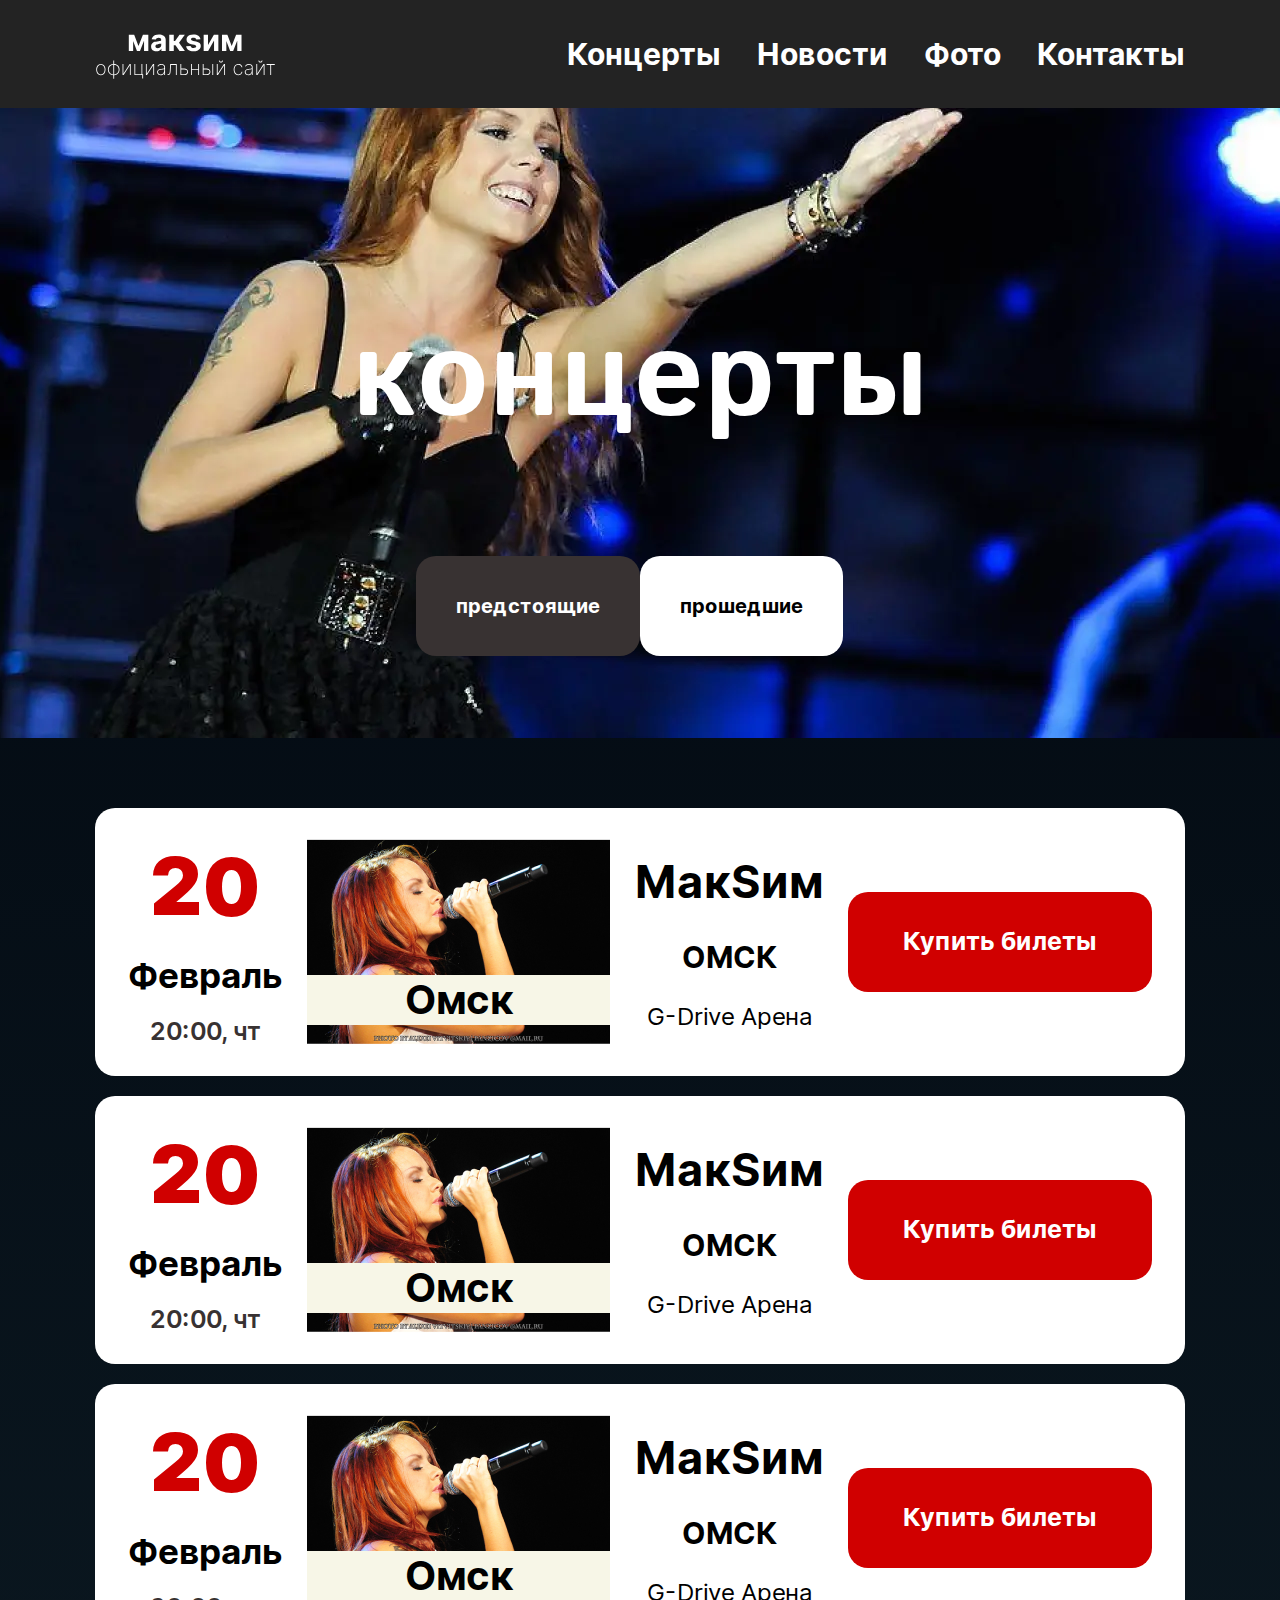
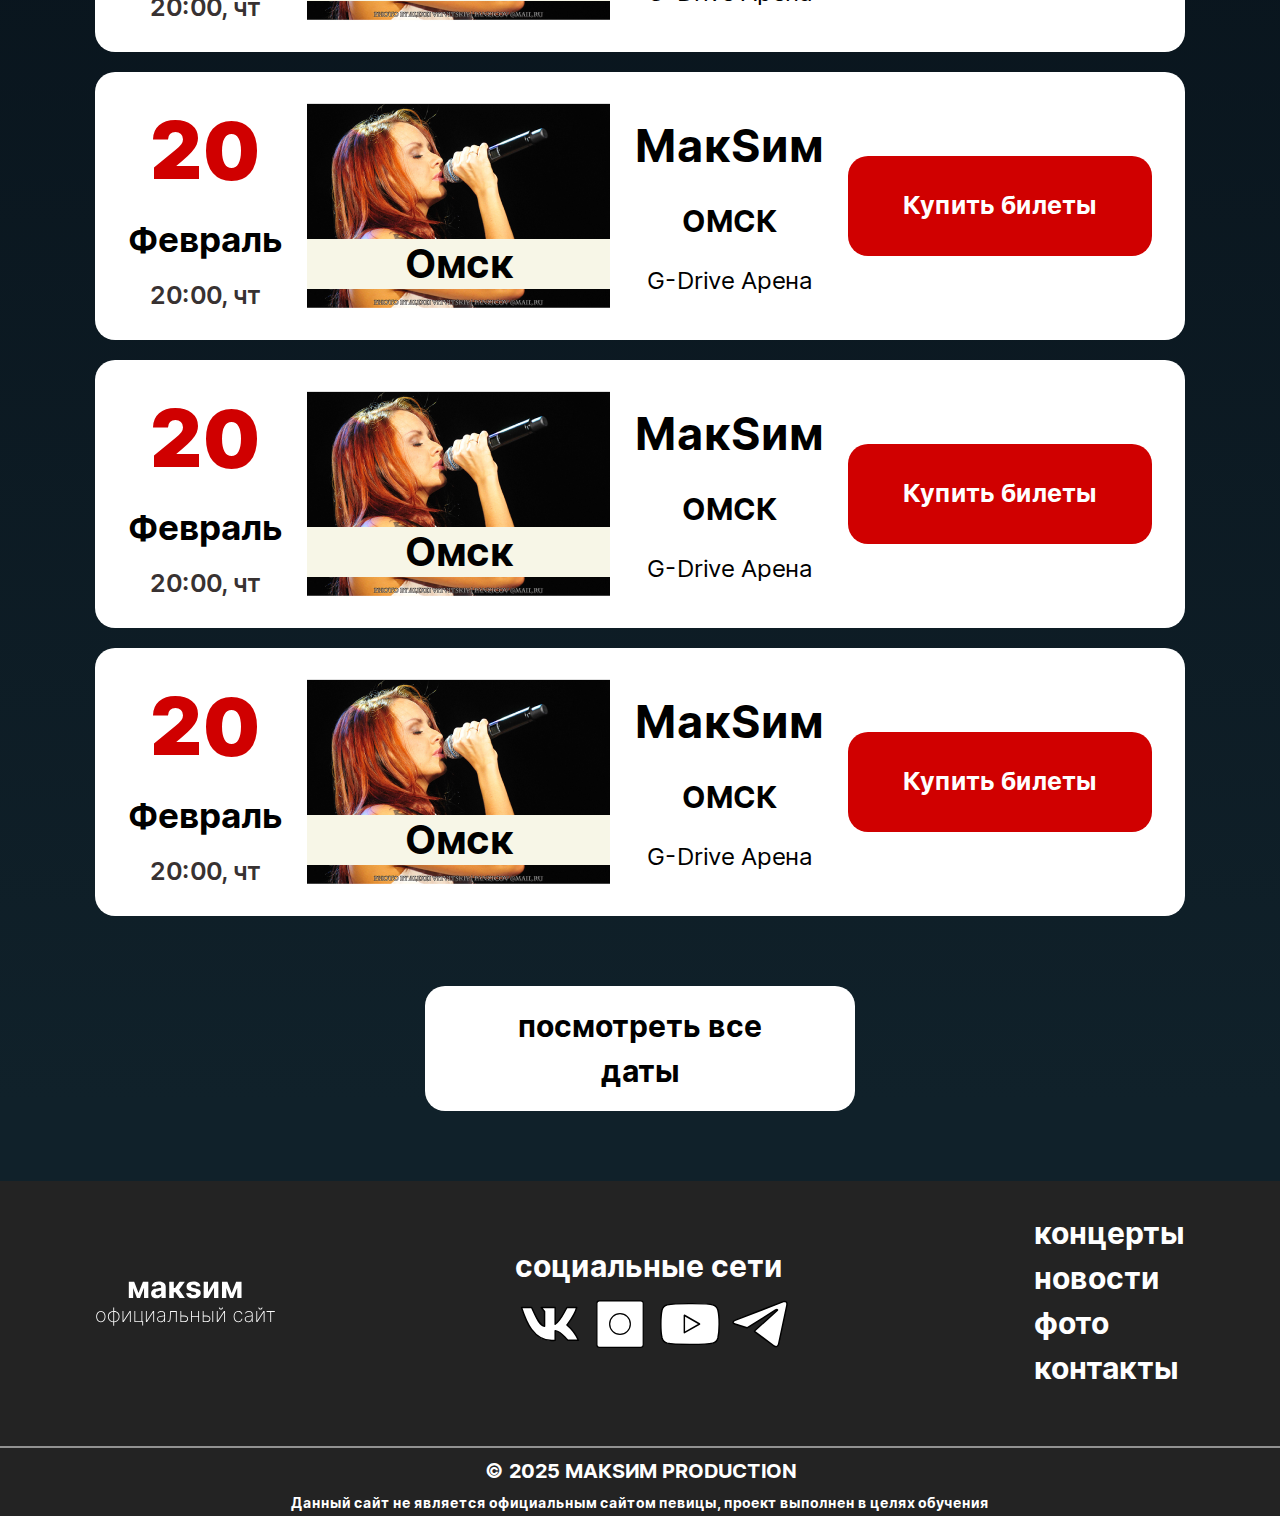
==== concerts.html @ e312f72c "create-site" ====
<!doctype html>
<html lang="ru">

<head>
    <meta charset="UTF-8">
    <meta name="viewport" content="width=device-width, initial-scale=1.0">
    <meta name="description" content="Maksim - персональный сайт певицы">
    <link href="./css/main.min.css" rel="stylesheet">
    <script src="./js/main.js" defer></script>
    <title>Maksim</title>
</head>

<body>
    <header class="header">
        <div class="header__container container">
            <a href="./index.html" class="logo" aria-label="Максим - главная страница">
                <svg width="181" height="58" viewBox="0 0 181 58" fill="none" xmlns="http://www.w3.org/2000/svg">
                    <path
                        d="M5.85227 53.2273C4.95265 53.2273 4.15246 52.9858 3.4517 52.5028C2.75095 52.0152 2.19934 51.3452 1.79688 50.4929C1.39441 49.6406 1.19318 48.67 1.19318 47.581C1.19318 46.4872 1.39441 45.5166 1.79688 44.669C2.19934 43.8168 2.75095 43.1468 3.4517 42.6591C4.15246 42.1714 4.95265 41.9276 5.85227 41.9276C6.75189 41.9276 7.55208 42.1714 8.25284 42.6591C8.9536 43.1468 9.50521 43.8168 9.90767 44.669C10.3101 45.5213 10.5114 46.492 10.5114 47.581C10.5114 48.67 10.3101 49.6406 9.90767 50.4929C9.50521 51.3452 8.9536 52.0152 8.25284 52.5028C7.55208 52.9858 6.75189 53.2273 5.85227 53.2273ZM5.85227 52.4247C6.61458 52.4247 7.27983 52.2093 7.84801 51.7784C8.42093 51.3475 8.86364 50.7652 9.17614 50.0312C9.49337 49.2973 9.65199 48.4806 9.65199 47.581C9.65199 46.6813 9.49337 45.867 9.17614 45.1378C8.8589 44.4039 8.41619 43.8215 7.84801 43.3906C7.27983 42.955 6.61458 42.7372 5.85227 42.7372C5.08996 42.7372 4.42472 42.955 3.85653 43.3906C3.28835 43.8215 2.84564 44.4039 2.52841 45.1378C2.21117 45.867 2.05256 46.6813 2.05256 47.581C2.05256 48.4806 2.20881 49.2973 2.52131 50.0312C2.83854 50.7652 3.28125 51.3475 3.84943 51.7784C4.42235 52.2093 5.08996 52.4247 5.85227 52.4247ZM18.2901 56.7216V38.4545H19.1495V56.7216H18.2901ZM18.2901 53.2273C17.5278 53.2273 16.8176 53.0852 16.1594 52.8011C15.506 52.517 14.9331 52.1217 14.4407 51.6151C13.953 51.1037 13.5719 50.5071 13.2972 49.8253C13.0273 49.1387 12.8924 48.3977 12.8924 47.6023C12.8924 46.7973 13.0273 46.0516 13.2972 45.3651C13.5719 44.6785 13.953 44.0795 14.4407 43.5682C14.9331 43.0568 15.506 42.6591 16.1594 42.375C16.8176 42.0909 17.5278 41.9489 18.2901 41.9489H18.5387V53.2273H18.2901ZM18.2901 52.4247H18.4251V42.7514H18.2901C17.6272 42.7514 17.0188 42.8793 16.4648 43.1349C15.9109 43.3906 15.4303 43.741 15.0231 44.1861C14.6206 44.6312 14.3081 45.1473 14.0856 45.7344C13.863 46.3168 13.7518 46.9394 13.7518 47.6023C13.7518 48.4782 13.9459 49.2831 14.3342 50.017C14.7224 50.7462 15.2575 51.331 15.9393 51.7713C16.6258 52.2069 17.4094 52.4247 18.2901 52.4247ZM19.1495 53.2273H18.908V41.9489H19.1495C19.9165 41.9489 20.6268 42.0909 21.2802 42.375C21.9336 42.6591 22.5041 43.0568 22.9918 43.5682C23.4843 44.0795 23.8654 44.6785 24.1353 45.3651C24.4099 46.0516 24.5472 46.7973 24.5472 47.6023C24.5472 48.3977 24.4099 49.1387 24.1353 49.8253C23.8654 50.5071 23.4843 51.1037 22.9918 51.6151C22.5041 52.1217 21.9336 52.517 21.2802 52.8011C20.6268 53.0852 19.9165 53.2273 19.1495 53.2273ZM19.1495 52.4247C19.8124 52.4247 20.4208 52.2992 20.9748 52.0483C21.5288 51.7926 22.007 51.4422 22.4094 50.9972C22.8166 50.5521 23.1315 50.0384 23.354 49.456C23.5766 48.8736 23.6879 48.2557 23.6879 47.6023C23.6879 46.7216 23.4937 45.9143 23.1055 45.1804C22.7219 44.4465 22.1869 43.8594 21.5004 43.419C20.8185 42.974 20.0349 42.7514 19.1495 42.7514H19.0217V52.4247H19.1495ZM28.4055 51.8707L34.6626 42.0909H35.7635V53H34.897V43.2202L28.647 53H27.5391V42.0909H28.4055V51.8707ZM47.3313 42.0909V52.1548H48.1197V56.544H47.2532V53H39.3981V42.0909H40.2575V52.1761H46.4719V42.0909H47.3313ZM51.7649 51.8707L58.022 42.0909H59.1229V53H58.2564V43.2202L52.0064 53H50.8984V42.0909H51.7649V51.8707ZM65.6055 53.2344C64.9757 53.2344 64.3981 53.1089 63.8725 52.858C63.3517 52.607 62.9326 52.2401 62.6154 51.7571C62.3029 51.2741 62.1467 50.687 62.1467 49.9957C62.1467 49.5412 62.2272 49.1411 62.3881 48.7955C62.5491 48.4498 62.7977 48.1515 63.1339 47.9006C63.4701 47.6496 63.9009 47.4437 64.4265 47.2827C64.9521 47.117 65.5794 46.9891 66.3086 46.8991C66.8626 46.8329 67.3574 46.7689 67.793 46.7074C68.2286 46.6411 68.5695 46.5393 68.8157 46.402C69.0666 46.2647 69.1921 46.0563 69.1921 45.777V45.3224C69.1921 44.527 68.9412 43.8949 68.4393 43.4261C67.9374 42.9574 67.2461 42.723 66.3654 42.723C65.5842 42.723 64.926 42.8958 64.391 43.2415C63.8607 43.5824 63.489 44.0227 63.2759 44.5625L62.4592 44.2571C62.6675 43.7363 62.9682 43.303 63.3612 42.9574C63.7589 42.6117 64.2134 42.3537 64.7248 42.1832C65.2409 42.0128 65.7807 41.9276 66.3441 41.9276C66.8318 41.9276 67.2958 41.9962 67.7362 42.1335C68.1812 42.2708 68.5766 42.4792 68.9222 42.7585C69.2726 43.0379 69.5496 43.3954 69.7532 43.831C69.9568 44.2618 70.0586 44.7779 70.0586 45.3793V53H69.1921V51.0327H69.1282C68.9388 51.4399 68.6784 51.8116 68.3469 52.1477C68.0202 52.4792 67.6249 52.7443 67.1609 52.9432C66.7016 53.1373 66.1831 53.2344 65.6055 53.2344ZM65.6907 52.4318C66.3725 52.4318 66.9762 52.2661 67.5018 51.9347C68.0321 51.5985 68.4464 51.1392 68.7447 50.5568C69.043 49.9744 69.1921 49.3139 69.1921 48.5753V46.9702C69.0832 47.0649 68.9246 47.1501 68.7163 47.2259C68.5127 47.2969 68.2807 47.3608 68.0202 47.4176C67.7646 47.4697 67.4947 47.517 67.2106 47.5597C66.9312 47.5975 66.659 47.633 66.3938 47.6662C65.5984 47.7609 64.9497 47.9077 64.4478 48.1065C63.9506 48.3007 63.5861 48.5563 63.354 48.8736C63.1268 49.1908 63.0131 49.5743 63.0131 50.0241C63.0131 50.7675 63.2688 51.3546 63.7802 51.7855C64.2915 52.2164 64.9284 52.4318 65.6907 52.4318ZM72.5195 53V52.1761H72.8036C73.2534 52.1761 73.6085 52.098 73.869 51.9418C74.1294 51.7808 74.3235 51.5204 74.4513 51.1605C74.5839 50.8007 74.6786 50.3201 74.7354 49.7188C74.7923 49.1127 74.842 48.3622 74.8846 47.4673L75.1616 42.0909H81.7525V53H80.8931V42.9148H75.9783L75.7298 47.6946C75.6871 48.5753 75.6256 49.3471 75.5451 50.0099C75.4693 50.6728 75.3391 51.2268 75.1545 51.6719C74.9746 52.1122 74.7023 52.4437 74.3377 52.6662C73.9731 52.8887 73.4807 53 72.8604 53H72.5195ZM86.044 46.5724H89.304C90.483 46.5724 91.4015 46.8423 92.0597 47.3821C92.7178 47.9219 93.0469 48.715 93.0469 49.7614C93.0469 50.4574 92.8977 51.0469 92.5994 51.5298C92.3011 52.0128 91.8726 52.3797 91.3139 52.6307C90.7552 52.8769 90.0852 53 89.304 53H85.3906V42.0909H86.2571V52.1761H89.304C90.1847 52.1761 90.883 51.9844 91.3991 51.6009C91.92 51.2126 92.1804 50.6089 92.1804 49.7898C92.1804 48.9754 91.92 48.3741 91.3991 47.9858C90.883 47.5928 90.1847 47.3963 89.304 47.3963H86.044V46.5724ZM103.471 47.1406V47.9645H96.6602V47.1406H103.471ZM96.9016 42.0909V53H96.0352V42.0909H96.9016ZM104.061 42.0909V53H103.194V42.0909H104.061ZM108.391 46.5724H111.644C112.823 46.5724 113.742 46.8423 114.4 47.3821C115.058 47.9219 115.387 48.715 115.387 49.7614C115.387 50.4574 115.238 51.0469 114.94 51.5298C114.646 52.0128 114.22 52.3797 113.661 52.6307C113.103 52.8769 112.43 53 111.644 53H107.738V42.0909H108.597V52.1761H111.644C112.525 52.1761 113.226 51.9844 113.746 51.6009C114.267 51.2126 114.528 50.6089 114.528 49.7898C114.528 48.9754 114.267 48.3741 113.746 47.9858C113.226 47.5928 112.525 47.3963 111.644 47.3963H108.391V46.5724ZM117.326 53V42.0909H118.192V53H117.326ZM122.683 51.8707L128.94 42.0909H130.041V53H129.174V43.2202L122.924 53H121.816V42.0909H122.683V51.8707ZM127.15 38.4545H127.974C127.974 39.0464 127.792 39.5199 127.427 39.875C127.063 40.2301 126.563 40.4077 125.929 40.4077C125.299 40.4077 124.802 40.2301 124.437 39.875C124.073 39.5199 123.89 39.0464 123.89 38.4545H124.714C124.714 38.8286 124.814 39.1293 125.012 39.3565C125.211 39.5838 125.517 39.6974 125.929 39.6974C126.341 39.6974 126.646 39.5838 126.845 39.3565C127.048 39.1293 127.15 38.8286 127.15 38.4545ZM143.349 53.2273C142.421 53.2273 141.604 52.9834 140.898 52.4957C140.193 52.0033 139.641 51.331 139.244 50.4787C138.851 49.6264 138.654 48.6605 138.654 47.581C138.654 46.5014 138.853 45.5355 139.251 44.6832C139.648 43.831 140.2 43.1586 140.906 42.6662C141.611 42.1738 142.423 41.9276 143.342 41.9276C144.033 41.9276 144.663 42.0696 145.231 42.3537C145.804 42.6378 146.277 43.0331 146.651 43.5398C147.03 44.0464 147.272 44.6335 147.376 45.3011H146.495C146.353 44.5625 145.998 43.9517 145.43 43.4688C144.866 42.9811 144.173 42.7372 143.349 42.7372C142.61 42.7372 141.952 42.9455 141.374 43.3622C140.797 43.7741 140.342 44.3447 140.011 45.0739C139.679 45.7983 139.513 46.6293 139.513 47.5668C139.513 48.4901 139.674 49.3187 139.996 50.0526C140.318 50.7817 140.768 51.3594 141.346 51.7855C141.924 52.2116 142.591 52.4247 143.349 52.4247C143.884 52.4247 144.371 52.3182 144.812 52.1051C145.257 51.892 145.629 51.589 145.927 51.196C146.225 50.803 146.422 50.3438 146.516 49.8182H147.397C147.293 50.4905 147.056 51.0824 146.687 51.5938C146.317 52.1051 145.846 52.5052 145.273 52.794C144.701 53.0829 144.059 53.2273 143.349 53.2273ZM153.242 53.2344C152.612 53.2344 152.035 53.1089 151.509 52.858C150.988 52.607 150.569 52.2401 150.252 51.7571C149.94 51.2741 149.783 50.687 149.783 49.9957C149.783 49.5412 149.864 49.1411 150.025 48.7955C150.186 48.4498 150.434 48.1515 150.771 47.9006C151.107 47.6496 151.538 47.4437 152.063 47.2827C152.589 47.117 153.216 46.9891 153.945 46.8991C154.499 46.8329 154.994 46.7689 155.43 46.7074C155.865 46.6411 156.206 46.5393 156.452 46.402C156.703 46.2647 156.829 46.0563 156.829 45.777V45.3224C156.829 44.527 156.578 43.8949 156.076 43.4261C155.574 42.9574 154.883 42.723 154.002 42.723C153.221 42.723 152.563 42.8958 152.028 43.2415C151.497 43.5824 151.126 44.0227 150.913 44.5625L150.096 44.2571C150.304 43.7363 150.605 43.303 150.998 42.9574C151.396 42.6117 151.85 42.3537 152.362 42.1832C152.878 42.0128 153.417 41.9276 153.981 41.9276C154.469 41.9276 154.933 41.9962 155.373 42.1335C155.818 42.2708 156.213 42.4792 156.559 42.7585C156.909 43.0379 157.186 43.3954 157.39 43.831C157.594 44.2618 157.695 44.7779 157.695 45.3793V53H156.829V51.0327H156.765C156.576 51.4399 156.315 51.8116 155.984 52.1477C155.657 52.4792 155.262 52.7443 154.798 52.9432C154.338 53.1373 153.82 53.2344 153.242 53.2344ZM153.327 52.4318C154.009 52.4318 154.613 52.2661 155.138 51.9347C155.669 51.5985 156.083 51.1392 156.381 50.5568C156.68 49.9744 156.829 49.3139 156.829 48.5753V46.9702C156.72 47.0649 156.561 47.1501 156.353 47.2259C156.149 47.2969 155.917 47.3608 155.657 47.4176C155.401 47.4697 155.131 47.517 154.847 47.5597C154.568 47.5975 154.296 47.633 154.031 47.6662C153.235 47.7609 152.586 47.9077 152.085 48.1065C151.587 48.3007 151.223 48.5563 150.991 48.8736C150.763 49.1908 150.65 49.5743 150.65 50.0241C150.65 50.7675 150.906 51.3546 151.417 51.7855C151.928 52.2164 152.565 52.4318 153.327 52.4318ZM162.195 51.8707L168.452 42.0909H169.553V53H168.686V43.2202L162.436 53H161.328V42.0909H162.195V51.8707ZM166.662 38.4545H167.486C167.486 39.0464 167.304 39.5199 166.939 39.875C166.574 40.2301 166.075 40.4077 165.44 40.4077C164.811 40.4077 164.313 40.2301 163.949 39.875C163.584 39.5199 163.402 39.0464 163.402 38.4545H164.226C164.226 38.8286 164.325 39.1293 164.524 39.3565C164.723 39.5838 165.028 39.6974 165.44 39.6974C165.852 39.6974 166.158 39.5838 166.357 39.3565C166.56 39.1293 166.662 38.8286 166.662 38.4545ZM171.589 42.9148V42.0909H179.771V42.9148H176.135V53H175.268V42.9148H171.589Z"
                        fill="white" />
                    <path
                        d="M43.4844 23.9822L47.9162 12.6364H51.3679L44.9865 29H41.9716L35.7393 12.6364H39.1804L43.4844 23.9822ZM38.147 12.6364V29H33.8111V12.6364H38.147ZM49.0455 29V12.6364H53.3281V29H49.0455ZM61.5046 29.3089C60.4606 29.3089 59.5302 29.1278 58.7134 28.7656C57.8967 28.3963 57.2504 27.853 56.7745 27.1357C56.3058 26.4112 56.0714 25.5092 56.0714 24.4297C56.0714 23.5206 56.2383 22.7571 56.5721 22.1392C56.9059 21.5213 57.3604 21.0241 57.9357 20.6477C58.511 20.2713 59.1644 19.9872 59.896 19.7955C60.6346 19.6037 61.4087 19.4688 62.2184 19.3906C63.1701 19.2912 63.9371 19.1989 64.5195 19.1136C65.1019 19.0213 65.5245 18.8864 65.7873 18.7088C66.0501 18.5312 66.1815 18.2685 66.1815 17.9205V17.8565C66.1815 17.1818 65.9684 16.6598 65.5423 16.2905C65.1232 15.9212 64.5266 15.7365 63.7525 15.7365C62.9357 15.7365 62.2859 15.9176 61.8029 16.2798C61.32 16.6349 61.0004 17.0824 60.8441 17.6222L56.6467 17.2812C56.8597 16.2869 57.2788 15.4276 57.9038 14.7031C58.5288 13.9716 59.3349 13.4105 60.3221 13.0199C61.3164 12.6222 62.467 12.4233 63.7738 12.4233C64.6829 12.4233 65.5529 12.5298 66.3839 12.7429C67.2219 12.956 67.9641 13.2862 68.6104 13.7337C69.2638 14.1811 69.7788 14.7564 70.1552 15.4595C70.5316 16.1555 70.7198 16.9901 70.7198 17.9631V29H66.4158V26.7308H66.288C66.0252 27.2422 65.6737 27.6932 65.2333 28.0838C64.793 28.4673 64.2638 28.7692 63.646 28.9893C63.0281 29.2024 62.3143 29.3089 61.5046 29.3089ZM62.8043 26.1768C63.4719 26.1768 64.0614 26.0455 64.5728 25.7827C65.0842 25.5128 65.4854 25.1506 65.7766 24.696C66.0678 24.2415 66.2134 23.7266 66.2134 23.1513V21.4148C66.0714 21.5071 65.8761 21.5923 65.6275 21.6705C65.386 21.7415 65.1126 21.8089 64.8072 21.8729C64.5018 21.9297 64.1964 21.983 63.891 22.0327C63.5856 22.0753 63.3086 22.1143 63.06 22.1499C62.5273 22.228 62.0621 22.3523 61.6644 22.5227C61.2667 22.6932 60.9577 22.924 60.7376 23.2152C60.5174 23.4993 60.4073 23.8544 60.4073 24.2805C60.4073 24.8984 60.631 25.3707 61.0785 25.6974C61.533 26.017 62.1083 26.1768 62.8043 26.1768ZM74.2408 29V12.6364H78.7791V18.9858H80.0575L84.5107 12.6364H89.8374L84.0526 20.7543L89.9013 29H84.5107L80.473 23.1939H78.7791V29H74.2408ZM105.434 17.3026L101.279 17.5582C101.208 17.2031 101.055 16.8835 100.821 16.5994C100.587 16.3082 100.278 16.0774 99.8942 15.907C99.5178 15.7294 99.0668 15.6406 98.5412 15.6406C97.8381 15.6406 97.245 15.7898 96.7621 16.0881C96.2791 16.3793 96.0376 16.7699 96.0376 17.2599C96.0376 17.6506 96.1939 17.9808 96.5064 18.2507C96.8189 18.5206 97.3551 18.7372 98.1151 18.9006L101.077 19.4972C102.668 19.8239 103.854 20.3494 104.635 21.0739C105.416 21.7983 105.807 22.75 105.807 23.929C105.807 25.0014 105.491 25.9425 104.859 26.7521C104.234 27.5618 103.374 28.1939 102.281 28.6484C101.194 29.0959 99.9403 29.3196 98.5199 29.3196C96.3537 29.3196 94.6278 28.8686 93.3423 27.9666C92.0639 27.0575 91.3146 25.8217 91.0945 24.2592L95.5582 24.0249C95.6932 24.6854 96.0199 25.1896 96.5384 25.5376C97.0568 25.8786 97.7209 26.049 98.5305 26.049C99.326 26.049 99.9652 25.8963 100.448 25.5909C100.938 25.2784 101.187 24.8771 101.194 24.3871C101.187 23.9751 101.013 23.6378 100.672 23.375C100.331 23.1051 99.8054 22.8991 99.0952 22.7571L96.2614 22.1925C94.6634 21.8729 93.4737 21.3189 92.6925 20.5305C91.9183 19.7422 91.5312 18.7372 91.5312 17.5156C91.5312 16.4645 91.8153 15.5589 92.3835 14.799C92.9588 14.0391 93.7649 13.4531 94.8018 13.0412C95.8459 12.6293 97.0675 12.4233 98.4666 12.4233C100.533 12.4233 102.16 12.8601 103.346 13.7337C104.539 14.6072 105.235 15.7969 105.434 17.3026ZM113.001 23.0128L118.892 12.6364H123.366V29H119.041V18.5916L113.171 29H108.665V12.6364H113.001V23.0128ZM136.678 23.9822L141.11 12.6364H144.561L138.18 29H135.165L128.933 12.6364H132.374L136.678 23.9822ZM131.34 12.6364V29H127.004V12.6364H131.34ZM142.239 29V12.6364H146.521V29H142.239Z"
                        fill="white" />
                </svg>
            </a>
            <nav class="nav">
                <ul class="nav__list">
                    <li class="nav__item"><a href="./concerts.html" class="nav__link">Концерты</a></li>
                    <li class="nav__item"><a href="./news.html" class="nav__link">Новости</a></li>
                    <li class="nav__item"><a href="./photo.html" class="nav__link">Фото</a></li>
                    <li class="nav__item"><a href="./contacts.html" class="nav__link">Контакты</a></li>
                </ul>
            </nav>
        </div>
    </header>
    <main class="main">

        <section class="page-hero page-hero--concerts">
            <div class="page-hero__container container">
                <div class="page-hero__content page-hero__content--concerts">
                    <h1 class="page-hero__title page-hero__title--concerts">концерты</h1>
                    <div class="page-hero__buttons">
                        <button class="page-hero__button page-hero__button--white">прошедшие</button>
                        <button class="page-hero__button page-hero__button--black">предстоящие</button>
                    </div>
                </div>
            </div>
        </section>
        <section class="tickets">
            <div class="tickets__container container">
                <div class="tickets__cards">
                    <div class="tickets__card">
                        <div class="tickets__card-date">
                            <span class="tickets__card-day">20</span>
                            <span class="tickets__card-month">Февраль</span>
                            <span class="tickets__card-time">20:00, чт</span>
                        </div>
                        <div class="tickets__card-image">
                            <img src="./images/src/page-concerts/events/event-image.png" alt="event cover image">
                        </div>
                        <div class="tickets__card-info">
                            <span class="tickets__card-name">МакSим</span>
                            <span class="tickets__card-city">ОМСК</span>
                            <span class="tickets__card-place">G-Drive Арена</span>
                        </div>
                        <button class="tickets__card-button">
                            Купить билеты
                        </button>
                    </div>
                    <div class="tickets__card">
                        <div class="tickets__card-date">
                            <span class="tickets__card-day">20</span>
                            <span class="tickets__card-month">Февраль</span>
                            <span class="tickets__card-time">20:00, чт</span>
                        </div>
                        <div class="tickets__card-image">
                            <img src="./images/src/page-concerts/events/event-image.png" alt="event cover image">
                        </div>
                        <div class="tickets__card-info">
                            <span class="tickets__card-name">МакSим</span>
                            <span class="tickets__card-city">ОМСК</span>
                            <span class="tickets__card-place">G-Drive Арена</span>
                        </div>
                        <button class="tickets__card-button">
                            Купить билеты
                        </button>
                    </div>
                    <div class="tickets__card">
                        <div class="tickets__card-date">
                            <span class="tickets__card-day">20</span>
                            <span class="tickets__card-month">Февраль</span>
                            <span class="tickets__card-time">20:00, чт</span>
                        </div>
                        <div class="tickets__card-image">
                            <img src="./images/src/page-concerts/events/event-image.png" alt="event cover image">
                        </div>
                        <div class="tickets__card-info">
                            <span class="tickets__card-name">МакSим</span>
                            <span class="tickets__card-city">ОМСК</span>
                            <span class="tickets__card-place">G-Drive Арена</span>
                        </div>
                        <button class="tickets__card-button">
                            Купить билеты
                        </button>
                    </div>
                    <div class="tickets__card">
                        <div class="tickets__card-date">
                            <span class="tickets__card-day">20</span>
                            <span class="tickets__card-month">Февраль</span>
                            <span class="tickets__card-time">20:00, чт</span>
                        </div>
                        <div class="tickets__card-image">
                            <img src="./images/src/page-concerts/events/event-image.png" alt="event cover image">
                        </div>
                        <div class="tickets__card-info">
                            <span class="tickets__card-name">МакSим</span>
                            <span class="tickets__card-city">ОМСК</span>
                            <span class="tickets__card-place">G-Drive Арена</span>
                        </div>
                        <button class="tickets__card-button">
                            Купить билеты
                        </button>
                    </div>
                    <div class="tickets__card">
                        <div class="tickets__card-date">
                            <span class="tickets__card-day">20</span>
                            <span class="tickets__card-month">Февраль</span>
                            <span class="tickets__card-time">20:00, чт</span>
                        </div>
                        <div class="tickets__card-image">
                            <img src="./images/src/page-concerts/events/event-image.png" alt="event cover image">
                        </div>
                        <div class="tickets__card-info">
                            <span class="tickets__card-name">МакSим</span>
                            <span class="tickets__card-city">ОМСК</span>
                            <span class="tickets__card-place">G-Drive Арена</span>
                        </div>
                        <button class="tickets__card-button">
                            Купить билеты
                        </button>
                    </div>
                    <div class="tickets__card">
                        <div class="tickets__card-date">
                            <span class="tickets__card-day">20</span>
                            <span class="tickets__card-month">Февраль</span>
                            <span class="tickets__card-time">20:00, чт</span>
                        </div>
                        <div class="tickets__card-image">
                            <img src="./images/src/page-concerts/events/event-image.png" alt="event cover image">
                        </div>
                        <div class="tickets__card-info">
                            <span class="tickets__card-name">МакSим</span>
                            <span class="tickets__card-city">ОМСК</span>
                            <span class="tickets__card-place">G-Drive Арена</span>
                        </div>
                        <button class="tickets__card-button">
                            Купить билеты
                        </button>
                    </div>
                </div>
                <button class="tickets__button button-all">посмотреть все даты</button>
            </div>
        </section>
    </main>
    <footer class="footer">
        <div class="footer__container container">
            <div class="footer__wrapper">
                <a href="./index.html" class="footer__logo logo" aria-label="Максим - главная страница">
                    <svg width="181" height="58" viewBox="0 0 181 58" fill="none" xmlns="http://www.w3.org/2000/svg">
                        <path
                            d="M5.85227 53.2273C4.95265 53.2273 4.15246 52.9858 3.4517 52.5028C2.75095 52.0152 2.19934 51.3452 1.79688 50.4929C1.39441 49.6406 1.19318 48.67 1.19318 47.581C1.19318 46.4872 1.39441 45.5166 1.79688 44.669C2.19934 43.8168 2.75095 43.1468 3.4517 42.6591C4.15246 42.1714 4.95265 41.9276 5.85227 41.9276C6.75189 41.9276 7.55208 42.1714 8.25284 42.6591C8.9536 43.1468 9.50521 43.8168 9.90767 44.669C10.3101 45.5213 10.5114 46.492 10.5114 47.581C10.5114 48.67 10.3101 49.6406 9.90767 50.4929C9.50521 51.3452 8.9536 52.0152 8.25284 52.5028C7.55208 52.9858 6.75189 53.2273 5.85227 53.2273ZM5.85227 52.4247C6.61458 52.4247 7.27983 52.2093 7.84801 51.7784C8.42093 51.3475 8.86364 50.7652 9.17614 50.0312C9.49337 49.2973 9.65199 48.4806 9.65199 47.581C9.65199 46.6813 9.49337 45.867 9.17614 45.1378C8.8589 44.4039 8.41619 43.8215 7.84801 43.3906C7.27983 42.955 6.61458 42.7372 5.85227 42.7372C5.08996 42.7372 4.42472 42.955 3.85653 43.3906C3.28835 43.8215 2.84564 44.4039 2.52841 45.1378C2.21117 45.867 2.05256 46.6813 2.05256 47.581C2.05256 48.4806 2.20881 49.2973 2.52131 50.0312C2.83854 50.7652 3.28125 51.3475 3.84943 51.7784C4.42235 52.2093 5.08996 52.4247 5.85227 52.4247ZM18.2901 56.7216V38.4545H19.1495V56.7216H18.2901ZM18.2901 53.2273C17.5278 53.2273 16.8176 53.0852 16.1594 52.8011C15.506 52.517 14.9331 52.1217 14.4407 51.6151C13.953 51.1037 13.5719 50.5071 13.2972 49.8253C13.0273 49.1387 12.8924 48.3977 12.8924 47.6023C12.8924 46.7973 13.0273 46.0516 13.2972 45.3651C13.5719 44.6785 13.953 44.0795 14.4407 43.5682C14.9331 43.0568 15.506 42.6591 16.1594 42.375C16.8176 42.0909 17.5278 41.9489 18.2901 41.9489H18.5387V53.2273H18.2901ZM18.2901 52.4247H18.4251V42.7514H18.2901C17.6272 42.7514 17.0188 42.8793 16.4648 43.1349C15.9109 43.3906 15.4303 43.741 15.0231 44.1861C14.6206 44.6312 14.3081 45.1473 14.0856 45.7344C13.863 46.3168 13.7518 46.9394 13.7518 47.6023C13.7518 48.4782 13.9459 49.2831 14.3342 50.017C14.7224 50.7462 15.2575 51.331 15.9393 51.7713C16.6258 52.2069 17.4094 52.4247 18.2901 52.4247ZM19.1495 53.2273H18.908V41.9489H19.1495C19.9165 41.9489 20.6268 42.0909 21.2802 42.375C21.9336 42.6591 22.5041 43.0568 22.9918 43.5682C23.4843 44.0795 23.8654 44.6785 24.1353 45.3651C24.4099 46.0516 24.5472 46.7973 24.5472 47.6023C24.5472 48.3977 24.4099 49.1387 24.1353 49.8253C23.8654 50.5071 23.4843 51.1037 22.9918 51.6151C22.5041 52.1217 21.9336 52.517 21.2802 52.8011C20.6268 53.0852 19.9165 53.2273 19.1495 53.2273ZM19.1495 52.4247C19.8124 52.4247 20.4208 52.2992 20.9748 52.0483C21.5288 51.7926 22.007 51.4422 22.4094 50.9972C22.8166 50.5521 23.1315 50.0384 23.354 49.456C23.5766 48.8736 23.6879 48.2557 23.6879 47.6023C23.6879 46.7216 23.4937 45.9143 23.1055 45.1804C22.7219 44.4465 22.1869 43.8594 21.5004 43.419C20.8185 42.974 20.0349 42.7514 19.1495 42.7514H19.0217V52.4247H19.1495ZM28.4055 51.8707L34.6626 42.0909H35.7635V53H34.897V43.2202L28.647 53H27.5391V42.0909H28.4055V51.8707ZM47.3313 42.0909V52.1548H48.1197V56.544H47.2532V53H39.3981V42.0909H40.2575V52.1761H46.4719V42.0909H47.3313ZM51.7649 51.8707L58.022 42.0909H59.1229V53H58.2564V43.2202L52.0064 53H50.8984V42.0909H51.7649V51.8707ZM65.6055 53.2344C64.9757 53.2344 64.3981 53.1089 63.8725 52.858C63.3517 52.607 62.9326 52.2401 62.6154 51.7571C62.3029 51.2741 62.1467 50.687 62.1467 49.9957C62.1467 49.5412 62.2272 49.1411 62.3881 48.7955C62.5491 48.4498 62.7977 48.1515 63.1339 47.9006C63.4701 47.6496 63.9009 47.4437 64.4265 47.2827C64.9521 47.117 65.5794 46.9891 66.3086 46.8991C66.8626 46.8329 67.3574 46.7689 67.793 46.7074C68.2286 46.6411 68.5695 46.5393 68.8157 46.402C69.0666 46.2647 69.1921 46.0563 69.1921 45.777V45.3224C69.1921 44.527 68.9412 43.8949 68.4393 43.4261C67.9374 42.9574 67.2461 42.723 66.3654 42.723C65.5842 42.723 64.926 42.8958 64.391 43.2415C63.8607 43.5824 63.489 44.0227 63.2759 44.5625L62.4592 44.2571C62.6675 43.7363 62.9682 43.303 63.3612 42.9574C63.7589 42.6117 64.2134 42.3537 64.7248 42.1832C65.2409 42.0128 65.7807 41.9276 66.3441 41.9276C66.8318 41.9276 67.2958 41.9962 67.7362 42.1335C68.1812 42.2708 68.5766 42.4792 68.9222 42.7585C69.2726 43.0379 69.5496 43.3954 69.7532 43.831C69.9568 44.2618 70.0586 44.7779 70.0586 45.3793V53H69.1921V51.0327H69.1282C68.9388 51.4399 68.6784 51.8116 68.3469 52.1477C68.0202 52.4792 67.6249 52.7443 67.1609 52.9432C66.7016 53.1373 66.1831 53.2344 65.6055 53.2344ZM65.6907 52.4318C66.3725 52.4318 66.9762 52.2661 67.5018 51.9347C68.0321 51.5985 68.4464 51.1392 68.7447 50.5568C69.043 49.9744 69.1921 49.3139 69.1921 48.5753V46.9702C69.0832 47.0649 68.9246 47.1501 68.7163 47.2259C68.5127 47.2969 68.2807 47.3608 68.0202 47.4176C67.7646 47.4697 67.4947 47.517 67.2106 47.5597C66.9312 47.5975 66.659 47.633 66.3938 47.6662C65.5984 47.7609 64.9497 47.9077 64.4478 48.1065C63.9506 48.3007 63.5861 48.5563 63.354 48.8736C63.1268 49.1908 63.0131 49.5743 63.0131 50.0241C63.0131 50.7675 63.2688 51.3546 63.7802 51.7855C64.2915 52.2164 64.9284 52.4318 65.6907 52.4318ZM72.5195 53V52.1761H72.8036C73.2534 52.1761 73.6085 52.098 73.869 51.9418C74.1294 51.7808 74.3235 51.5204 74.4513 51.1605C74.5839 50.8007 74.6786 50.3201 74.7354 49.7188C74.7923 49.1127 74.842 48.3622 74.8846 47.4673L75.1616 42.0909H81.7525V53H80.8931V42.9148H75.9783L75.7298 47.6946C75.6871 48.5753 75.6256 49.3471 75.5451 50.0099C75.4693 50.6728 75.3391 51.2268 75.1545 51.6719C74.9746 52.1122 74.7023 52.4437 74.3377 52.6662C73.9731 52.8887 73.4807 53 72.8604 53H72.5195ZM86.044 46.5724H89.304C90.483 46.5724 91.4015 46.8423 92.0597 47.3821C92.7178 47.9219 93.0469 48.715 93.0469 49.7614C93.0469 50.4574 92.8977 51.0469 92.5994 51.5298C92.3011 52.0128 91.8726 52.3797 91.3139 52.6307C90.7552 52.8769 90.0852 53 89.304 53H85.3906V42.0909H86.2571V52.1761H89.304C90.1847 52.1761 90.883 51.9844 91.3991 51.6009C91.92 51.2126 92.1804 50.6089 92.1804 49.7898C92.1804 48.9754 91.92 48.3741 91.3991 47.9858C90.883 47.5928 90.1847 47.3963 89.304 47.3963H86.044V46.5724ZM103.471 47.1406V47.9645H96.6602V47.1406H103.471ZM96.9016 42.0909V53H96.0352V42.0909H96.9016ZM104.061 42.0909V53H103.194V42.0909H104.061ZM108.391 46.5724H111.644C112.823 46.5724 113.742 46.8423 114.4 47.3821C115.058 47.9219 115.387 48.715 115.387 49.7614C115.387 50.4574 115.238 51.0469 114.94 51.5298C114.646 52.0128 114.22 52.3797 113.661 52.6307C113.103 52.8769 112.43 53 111.644 53H107.738V42.0909H108.597V52.1761H111.644C112.525 52.1761 113.226 51.9844 113.746 51.6009C114.267 51.2126 114.528 50.6089 114.528 49.7898C114.528 48.9754 114.267 48.3741 113.746 47.9858C113.226 47.5928 112.525 47.3963 111.644 47.3963H108.391V46.5724ZM117.326 53V42.0909H118.192V53H117.326ZM122.683 51.8707L128.94 42.0909H130.041V53H129.174V43.2202L122.924 53H121.816V42.0909H122.683V51.8707ZM127.15 38.4545H127.974C127.974 39.0464 127.792 39.5199 127.427 39.875C127.063 40.2301 126.563 40.4077 125.929 40.4077C125.299 40.4077 124.802 40.2301 124.437 39.875C124.073 39.5199 123.89 39.0464 123.89 38.4545H124.714C124.714 38.8286 124.814 39.1293 125.012 39.3565C125.211 39.5838 125.517 39.6974 125.929 39.6974C126.341 39.6974 126.646 39.5838 126.845 39.3565C127.048 39.1293 127.15 38.8286 127.15 38.4545ZM143.349 53.2273C142.421 53.2273 141.604 52.9834 140.898 52.4957C140.193 52.0033 139.641 51.331 139.244 50.4787C138.851 49.6264 138.654 48.6605 138.654 47.581C138.654 46.5014 138.853 45.5355 139.251 44.6832C139.648 43.831 140.2 43.1586 140.906 42.6662C141.611 42.1738 142.423 41.9276 143.342 41.9276C144.033 41.9276 144.663 42.0696 145.231 42.3537C145.804 42.6378 146.277 43.0331 146.651 43.5398C147.03 44.0464 147.272 44.6335 147.376 45.3011H146.495C146.353 44.5625 145.998 43.9517 145.43 43.4688C144.866 42.9811 144.173 42.7372 143.349 42.7372C142.61 42.7372 141.952 42.9455 141.374 43.3622C140.797 43.7741 140.342 44.3447 140.011 45.0739C139.679 45.7983 139.513 46.6293 139.513 47.5668C139.513 48.4901 139.674 49.3187 139.996 50.0526C140.318 50.7817 140.768 51.3594 141.346 51.7855C141.924 52.2116 142.591 52.4247 143.349 52.4247C143.884 52.4247 144.371 52.3182 144.812 52.1051C145.257 51.892 145.629 51.589 145.927 51.196C146.225 50.803 146.422 50.3438 146.516 49.8182H147.397C147.293 50.4905 147.056 51.0824 146.687 51.5938C146.317 52.1051 145.846 52.5052 145.273 52.794C144.701 53.0829 144.059 53.2273 143.349 53.2273ZM153.242 53.2344C152.612 53.2344 152.035 53.1089 151.509 52.858C150.988 52.607 150.569 52.2401 150.252 51.7571C149.94 51.2741 149.783 50.687 149.783 49.9957C149.783 49.5412 149.864 49.1411 150.025 48.7955C150.186 48.4498 150.434 48.1515 150.771 47.9006C151.107 47.6496 151.538 47.4437 152.063 47.2827C152.589 47.117 153.216 46.9891 153.945 46.8991C154.499 46.8329 154.994 46.7689 155.43 46.7074C155.865 46.6411 156.206 46.5393 156.452 46.402C156.703 46.2647 156.829 46.0563 156.829 45.777V45.3224C156.829 44.527 156.578 43.8949 156.076 43.4261C155.574 42.9574 154.883 42.723 154.002 42.723C153.221 42.723 152.563 42.8958 152.028 43.2415C151.497 43.5824 151.126 44.0227 150.913 44.5625L150.096 44.2571C150.304 43.7363 150.605 43.303 150.998 42.9574C151.396 42.6117 151.85 42.3537 152.362 42.1832C152.878 42.0128 153.417 41.9276 153.981 41.9276C154.469 41.9276 154.933 41.9962 155.373 42.1335C155.818 42.2708 156.213 42.4792 156.559 42.7585C156.909 43.0379 157.186 43.3954 157.39 43.831C157.594 44.2618 157.695 44.7779 157.695 45.3793V53H156.829V51.0327H156.765C156.576 51.4399 156.315 51.8116 155.984 52.1477C155.657 52.4792 155.262 52.7443 154.798 52.9432C154.338 53.1373 153.82 53.2344 153.242 53.2344ZM153.327 52.4318C154.009 52.4318 154.613 52.2661 155.138 51.9347C155.669 51.5985 156.083 51.1392 156.381 50.5568C156.68 49.9744 156.829 49.3139 156.829 48.5753V46.9702C156.72 47.0649 156.561 47.1501 156.353 47.2259C156.149 47.2969 155.917 47.3608 155.657 47.4176C155.401 47.4697 155.131 47.517 154.847 47.5597C154.568 47.5975 154.296 47.633 154.031 47.6662C153.235 47.7609 152.586 47.9077 152.085 48.1065C151.587 48.3007 151.223 48.5563 150.991 48.8736C150.763 49.1908 150.65 49.5743 150.65 50.0241C150.65 50.7675 150.906 51.3546 151.417 51.7855C151.928 52.2164 152.565 52.4318 153.327 52.4318ZM162.195 51.8707L168.452 42.0909H169.553V53H168.686V43.2202L162.436 53H161.328V42.0909H162.195V51.8707ZM166.662 38.4545H167.486C167.486 39.0464 167.304 39.5199 166.939 39.875C166.574 40.2301 166.075 40.4077 165.44 40.4077C164.811 40.4077 164.313 40.2301 163.949 39.875C163.584 39.5199 163.402 39.0464 163.402 38.4545H164.226C164.226 38.8286 164.325 39.1293 164.524 39.3565C164.723 39.5838 165.028 39.6974 165.44 39.6974C165.852 39.6974 166.158 39.5838 166.357 39.3565C166.56 39.1293 166.662 38.8286 166.662 38.4545ZM171.589 42.9148V42.0909H179.771V42.9148H176.135V53H175.268V42.9148H171.589Z"
                            fill="white" />
                        <path
                            d="M43.4844 23.9822L47.9162 12.6364H51.3679L44.9865 29H41.9716L35.7393 12.6364H39.1804L43.4844 23.9822ZM38.147 12.6364V29H33.8111V12.6364H38.147ZM49.0455 29V12.6364H53.3281V29H49.0455ZM61.5046 29.3089C60.4606 29.3089 59.5302 29.1278 58.7134 28.7656C57.8967 28.3963 57.2504 27.853 56.7745 27.1357C56.3058 26.4112 56.0714 25.5092 56.0714 24.4297C56.0714 23.5206 56.2383 22.7571 56.5721 22.1392C56.9059 21.5213 57.3604 21.0241 57.9357 20.6477C58.511 20.2713 59.1644 19.9872 59.896 19.7955C60.6346 19.6037 61.4087 19.4688 62.2184 19.3906C63.1701 19.2912 63.9371 19.1989 64.5195 19.1136C65.1019 19.0213 65.5245 18.8864 65.7873 18.7088C66.0501 18.5312 66.1815 18.2685 66.1815 17.9205V17.8565C66.1815 17.1818 65.9684 16.6598 65.5423 16.2905C65.1232 15.9212 64.5266 15.7365 63.7525 15.7365C62.9357 15.7365 62.2859 15.9176 61.8029 16.2798C61.32 16.6349 61.0004 17.0824 60.8441 17.6222L56.6467 17.2812C56.8597 16.2869 57.2788 15.4276 57.9038 14.7031C58.5288 13.9716 59.3349 13.4105 60.3221 13.0199C61.3164 12.6222 62.467 12.4233 63.7738 12.4233C64.6829 12.4233 65.5529 12.5298 66.3839 12.7429C67.2219 12.956 67.9641 13.2862 68.6104 13.7337C69.2638 14.1811 69.7788 14.7564 70.1552 15.4595C70.5316 16.1555 70.7198 16.9901 70.7198 17.9631V29H66.4158V26.7308H66.288C66.0252 27.2422 65.6737 27.6932 65.2333 28.0838C64.793 28.4673 64.2638 28.7692 63.646 28.9893C63.0281 29.2024 62.3143 29.3089 61.5046 29.3089ZM62.8043 26.1768C63.4719 26.1768 64.0614 26.0455 64.5728 25.7827C65.0842 25.5128 65.4854 25.1506 65.7766 24.696C66.0678 24.2415 66.2134 23.7266 66.2134 23.1513V21.4148C66.0714 21.5071 65.8761 21.5923 65.6275 21.6705C65.386 21.7415 65.1126 21.8089 64.8072 21.8729C64.5018 21.9297 64.1964 21.983 63.891 22.0327C63.5856 22.0753 63.3086 22.1143 63.06 22.1499C62.5273 22.228 62.0621 22.3523 61.6644 22.5227C61.2667 22.6932 60.9577 22.924 60.7376 23.2152C60.5174 23.4993 60.4073 23.8544 60.4073 24.2805C60.4073 24.8984 60.631 25.3707 61.0785 25.6974C61.533 26.017 62.1083 26.1768 62.8043 26.1768ZM74.2408 29V12.6364H78.7791V18.9858H80.0575L84.5107 12.6364H89.8374L84.0526 20.7543L89.9013 29H84.5107L80.473 23.1939H78.7791V29H74.2408ZM105.434 17.3026L101.279 17.5582C101.208 17.2031 101.055 16.8835 100.821 16.5994C100.587 16.3082 100.278 16.0774 99.8942 15.907C99.5178 15.7294 99.0668 15.6406 98.5412 15.6406C97.8381 15.6406 97.245 15.7898 96.7621 16.0881C96.2791 16.3793 96.0376 16.7699 96.0376 17.2599C96.0376 17.6506 96.1939 17.9808 96.5064 18.2507C96.8189 18.5206 97.3551 18.7372 98.1151 18.9006L101.077 19.4972C102.668 19.8239 103.854 20.3494 104.635 21.0739C105.416 21.7983 105.807 22.75 105.807 23.929C105.807 25.0014 105.491 25.9425 104.859 26.7521C104.234 27.5618 103.374 28.1939 102.281 28.6484C101.194 29.0959 99.9403 29.3196 98.5199 29.3196C96.3537 29.3196 94.6278 28.8686 93.3423 27.9666C92.0639 27.0575 91.3146 25.8217 91.0945 24.2592L95.5582 24.0249C95.6932 24.6854 96.0199 25.1896 96.5384 25.5376C97.0568 25.8786 97.7209 26.049 98.5305 26.049C99.326 26.049 99.9652 25.8963 100.448 25.5909C100.938 25.2784 101.187 24.8771 101.194 24.3871C101.187 23.9751 101.013 23.6378 100.672 23.375C100.331 23.1051 99.8054 22.8991 99.0952 22.7571L96.2614 22.1925C94.6634 21.8729 93.4737 21.3189 92.6925 20.5305C91.9183 19.7422 91.5312 18.7372 91.5312 17.5156C91.5312 16.4645 91.8153 15.5589 92.3835 14.799C92.9588 14.0391 93.7649 13.4531 94.8018 13.0412C95.8459 12.6293 97.0675 12.4233 98.4666 12.4233C100.533 12.4233 102.16 12.8601 103.346 13.7337C104.539 14.6072 105.235 15.7969 105.434 17.3026ZM113.001 23.0128L118.892 12.6364H123.366V29H119.041V18.5916L113.171 29H108.665V12.6364H113.001V23.0128ZM136.678 23.9822L141.11 12.6364H144.561L138.18 29H135.165L128.933 12.6364H132.374L136.678 23.9822ZM131.34 12.6364V29H127.004V12.6364H131.34ZM142.239 29V12.6364H146.521V29H142.239Z"
                            fill="white" />
                    </svg>
                </a>
                <nav class="footer__nav nav">
                    <ul class="footer__nav-list nav__list">
                        <li class="footer__nav-item nav__item"><a href="./concerts.html"
                                class="footer__nav-link nav__link">концерты</a>
                        </li>
                        <li class="footer__nav-item nav__item"><a href="./news.html"
                                class="footer__nav-link nav__link">новости</a>
                        </li>
                        <li class="footer__nav-item nav__item"><a href="./photo.html"
                                class="footer__nav-link nav__link">фото</a>
                        </li>
                        <li class="footer__nav-item nav__item"><a href="./contacts.html"
                                class="footer__nav-link nav__link">контакты</a>
                        </li>
                    </ul>
                </nav>
                <div class="footer__socials">
                    <h3 class="footer__socials-title">социальные сети</h3>
                    <ul class="footer__list">
                        <li class="footer__item">
                            <a href="/" class="footer__link footer__link--vk">
                                <svg width="70px" height="70px" viewBox="0 0 48 48" xmlns="http://www.w3.org/2000/svg">
                                    <defs>
                                        <style>
                                            .a {
                                                fill: #ffffff;
                                                stroke: #000000;
                                                stroke-linecap: round;
                                                stroke-linejoin: round;
                                            }
                                        </style>
                                    </defs>
                                    <path class="a"
                                        d="M27.55,35.19V28.55c4.46.68,5.87,4.19,8.71,6.64H43.5a29.36,29.36,0,0,0-7.9-10.47c2.6-3.58,5.36-6.95,6.71-12.06H35.73c-2.58,3.91-3.94,8.49-8.18,11.51V12.66H18l2.28,2.82,0,10.05c-3.7-.43-6.2-7.2-8.91-12.87H4.5C7,20.32,12.26,37.13,27.55,35.19Z" />
                                </svg>
                            </a>
                        </li>
                        <li class="footer__item">
                            <a href="/" class="footer__link footer__link--ig">
                                <svg width="60px" height="60px" viewBox="0 0 48 48" id="Layer_2" data-name="Layer 2"
                                    xmlns="http://www.w3.org/2000/svg">
                                    <defs>
                                        <style>
                                            .a {
                                                fill: #ffffff;
                                                stroke: #000000;
                                                stroke-linecap: round;
                                                stroke-linejoin: round;
                                            }
                                        </style>
                                    </defs>
                                    <path class="a"
                                        d="M35.38,10.46a2.19,2.19,0,1,0,2.16,2.22v-.06A2.18,2.18,0,0,0,35.38,10.46Z" />
                                    <path class="a"
                                        d="M40.55,5.5H7.45a2,2,0,0,0-1.95,2v33.1a2,2,0,0,0,2,2h33.1a2,2,0,0,0,2-2V7.45A2,2,0,0,0,40.55,5.5Z" />
                                    <path class="a"
                                        d="M24,15.72A8.28,8.28,0,1,0,32.28,24h0A8.28,8.28,0,0,0,24,15.72Z" />
                                </svg>
                            </a>
                        </li>
                        <li class="footer__item">
                            <a href="/" class="footer__link footer__link--yt">
                                <svg width="70px" height="70px" viewBox="0 0 48 48" xmlns="http://www.w3.org/2000/svg">
                                    <defs>
                                        <style>
                                            .a {
                                                fill: #ffffff;
                                                stroke: #000000;
                                                stroke-linecap: round;
                                                stroke-linejoin: round;
                                            }
                                        </style>
                                    </defs>
                                    <path class="a"
                                        d="M43.1124,14.394a5.0056,5.0056,0,0,0-3.5332-3.5332c-2.3145-.8936-24.7326-1.3314-31.2358.0256A5.0059,5.0059,0,0,0,4.81,14.42c-1.0446,4.583-1.1239,14.4914.0256,19.1767A5.006,5.006,0,0,0,8.369,37.13c4.5829,1.0548,26.3712,1.2033,31.2358,0a5.0057,5.0057,0,0,0,3.5332-3.5333C44.2518,28.6037,44.3311,19.31,43.1124,14.394Z" />
                                    <path class="a" d="M30.5669,23.9952,20.1208,18.004V29.9863Z" />
                                </svg>
                            </a>
                        </li>
                        <li class="footer__item">
                            <a href="/" class="footer__link footer__link--tg">
                                <svg width="70px" height="70px" viewBox="0 0 48 48" id="Layer_2" data-name="Layer 2"
                                    xmlns="http://www.w3.org/2000/svg">
                                    <defs>
                                        <style>
                                            .tg {
                                                fill: white;
                                                stroke: black;
                                                stroke-linecap: round;
                                                stroke-linejoin: round;
                                            }
                                        </style>
                                    </defs>
                                    <path class="tg"
                                        d="M40.83,8.48c1.14,0,2,1,1.54,2.86l-5.58,26.3c-.39,1.87-1.52,2.32-3.08,1.45L20.4,29.26a.4.4,0,0,1,0-.65L35.77,14.73c.7-.62-.15-.92-1.07-.36L15.41,26.54a.46.46,0,0,1-.4.05L6.82,24C5,23.47,5,22.22,7.23,21.33L40,8.69a2.16,2.16,0,0,1,.83-.21Z" />
                                </svg>
                            </a>
                        </li>
                    </ul>
                </div>

            </div>
            <span class="footer__text">
                © 2025 МАКSИМ PRODUCTION<br>
                <span>Данный сайт не является официальным сайтом певицы, проект выполнен в целях обучения</span>
            </span>
        </div>
    </footer>
</body>

</html>
---- css/main.min.css ----
:root{--container-max-width: 1090px;--container-padding-inline: 15px;--font-family: "Inter", sans-serif;--second-family: "Istok Web", sans-serif;--white: #ffffff;--black: #000000;--light-black: #383232;--red: #D00000;--light-yellow: #F7F6E7}*,*::before,*::after{box-sizing:border-box}:where(ul,ol):where([class]){padding-left:0}body,:where(blockquote,figure):where([class]){margin:0}:where(h1,h2,h3,h4,h5,h6,p,ul,ol,dl):where([class]){margin-block:0}:where(dd[class]){margin-left:0}:where(fieldset[class]){margin-left:0;padding:0;border:none}:where(ul[class]){list-style:none}p{--paragraphMarginBottom: 24px;margin-block:0}p:where(:not([class]):not(:last-child)){margin-bottom:var(--paragraphMarginBottom)}img{display:block;max-width:100%}input,textarea,select,button{font:inherit}html{height:100%;scroll-behavior:smooth}body{min-height:100%;line-height:1.5}svg *{transition-property:fill,stroke}@media(prefers-reduced-motion: reduce){*{animation-duration:.01ms !important;animation-iteration-count:1 !important;transition-duration:.01ms !important;scroll-behavior:auto !important}}body{background-color:rgba(232,186,177,.45);font-family:var(--font-family);display:flex;flex-direction:column}.button-all{max-width:430px;border:none;border-radius:20px;height:125px;padding-inline:51px;background-color:var(--white);font-weight:700;font-size:1.875rem;align-self:center;cursor:pointer;transition:scale .2s ease}.button-all:active{scale:.9}@font-face{font-family:"Inter";src:url("./../../fonts/Inter-Bold.woff2") format("woff2");font-weight:bold;font-style:normal;font-display:swap}@font-face{font-family:"Inter";src:url("./../../fonts/Inter-Black.woff2") format("woff2");font-weight:900;font-style:normal;font-display:swap}@font-face{font-family:"Inter";src:url("./../../fonts/Inter-SemiBold.woff2") format("woff2");font-weight:600;font-style:normal;font-display:swap}@font-face{font-family:"Inter";src:url("./../../fonts/Inter-Regular.woff2") format("woff2");font-weight:normal;font-style:normal;font-display:swap}@font-face{font-family:"Istok Web";src:url("./../../fonts/IstokWeb-Bold.woff2") format("woff2");font-weight:bold;font-style:normal;font-display:swap}.container{max-width:calc(var(--container-max-width) + var(--container-padding-inline)*2);width:100%;margin-inline:auto;padding-inline:var(--container-padding-inline)}.visually-hidden{position:absolute;width:1px;height:1px;margin:-1px;border:0;padding:0;white-space:nowrap;-webkit-clip-path:inset(100%);clip-path:inset(100%);clip:rect(0 0 0 0);overflow:hidden}.nav__list{display:flex;gap:36px}.nav__link{color:#fff;font-size:1.875rem;font-weight:700;text-decoration:none;background:linear-gradient(currentColor 0 0) bottom/var(--d, 0) 3px no-repeat;transition:.5s}.nav__link:hover{--d: 100%}.hero{position:relative;background-image:url("./../images/src/hero/1.png");background-repeat:no-repeat;background-size:cover;background-position:center;height:100vh;z-index:1}.hero__container{display:flex;justify-content:end;align-items:center;height:100vh}.hero__title{color:#fff;font-size:2.5rem;line-height:3.0256rem;margin-bottom:50px}.hero__title--large{color:#fff;font-size:7.8125rem;line-height:9.4375rem}.hero__button{background-color:#ff7070;color:#fff;font-weight:700;font-size:1.875rem;padding-inline:37px;min-height:90px;border:none;border-radius:30px;cursor:pointer;transition:scale .2s ease-in}.hero__button:hover{scale:1.05}.hero__button:active{scale:.9}.pages__container{max-width:1326px;margin:0 auto;padding-inline:15px;height:100vh;display:flex;justify-content:center;align-items:center}.pages__page{background-position:center;background-size:cover;background-repeat:no-repeat;min-height:100vh}.pages__link{font-family:var(--second-family);font-size:8rem;font-weight:700;color:#fff;text-decoration:none;background:linear-gradient(currentColor 0 0) bottom/var(--d, 0) 3px no-repeat;transition:.5s}.pages__link:hover{--d: 100%}.pages__page--concerts{background-image:url("../images/src/concerts/2.webp")}.pages__page--news{background-image:url("../images/src/news/3.webp")}.pages__page--photo{background-image:url("../images/src/photo/4.png")}.pages__page--contacts{background-image:url("../images/src/contacts/6.png")}.page-hero{background-repeat:no-repeat;background-position:center;background-size:cover;min-height:630px}.page-hero__content{display:flex;justify-content:center;align-items:center;min-height:630px;flex-direction:column}.page-hero__title{font-family:var(--second-family);font-size:7.6rem;font-weight:700;color:var(--white);text-align:center}.page-hero__title--concerts{margin-bottom:83px}.page-hero--concerts{background-image:url("./../images/src/page-concerts/concerts-bg.webp")}.page-hero--news{background-image:url("./../images/src/page-news/news-bg.png")}.page-hero--contacts{background-image:url("./../../images/src/page-contacts/contacts-bg.png")}.page-hero--photo{background-image:url("./../../images/src/page-photo/photo-bg.png")}.page-hero__buttons{position:relative}.page-hero__button{position:absolute;border-radius:20px;height:100px;border:none;font-size:1.25rem;font-weight:700;padding-inline:40px;cursor:pointer}.page-hero__button--white{left:-50%;background-color:var(--white);color:var(--black)}.page-hero__button--black{right:50%;color:var(--white);background-color:var(--light-black)}.tickets{padding-top:70px;padding-bottom:70px}.tickets__container{display:flex;flex-direction:column}.tickets__cards{display:flex;flex-direction:column;gap:20px;margin-bottom:70px}.tickets__card{display:flex;align-items:center;justify-content:space-between;background-color:var(--white);padding:30px 33px;border-radius:20px;transition:box-shadow .2s ease-in}.tickets__card:hover{box-shadow:10px -10px 5px 0px rgba(224,224,224,.75);-webkit-box-shadow:10px -10px 5px 0px rgba(224,224,224,.75);-moz-box-shadow:10px -10px 5px 0px rgba(224,224,224,.75)}.tickets__card-date{display:flex;flex-direction:column;gap:20px}.tickets__card-day{font-weight:900;line-height:6rem;color:var(--red);text-align:center;font-size:5rem}.tickets__card-month{font-size:2.1875rem;font-weight:700;line-height:2.625rem}.tickets__card-time{font-weight:600;font-size:1.5625rem;line-height:1.875rem;color:var(--light-black);text-align:center}.tickets__card-image{position:relative}.tickets__card-image::before{display:flex;justify-content:center;align-items:center;text-align:center;position:absolute;content:"Омск";width:100%;height:50px;background-color:var(--light-yellow);bottom:20px;font-size:2.5rem;font-weight:700}.tickets__card-info{display:flex;flex-direction:column;text-align:center;gap:30px}.tickets__card-name{font-size:2.8125rem;font-weight:700;line-height:3.375rem}.tickets__card-city{font-size:1.875rem;font-weight:700;line-height:2.25rem}.tickets__card-place{font-size:1.5rem;line-height:1.5rem}.tickets__card-button{cursor:pointer;height:100px;padding-inline:55px;background-color:var(--red);border:none;border-radius:20px;color:var(--white);font-size:1.5625rem;font-weight:700;transition:scale .2s ease}.tickets__button:active,.tickets__card-button:active{scale:.9}.news{padding-top:100px;padding-bottom:100px}.news__container{display:flex;flex-direction:column;gap:140px}.news__cards{display:flex;flex-wrap:wrap;align-items:center;--gap: 20px;--elements: 3;gap:var(--gap)}.news__card{display:flex;flex-direction:column;gap:10px;padding:15px 30px;border-radius:20px;position:relative;background-color:var(--white);width:calc((100% - (var(--elements) - 1)*var(--gap))/(var(--elements)));min-height:431px;transition:scale .2s ease-in,box-shadow .2s ease-in}.news__card:hover{box-shadow:10px -10px 5px 0px rgba(224,224,224,.75);-webkit-box-shadow:10px -10px 5px 0px rgba(224,224,224,.75);-moz-box-shadow:10px -10px 5px 0px rgba(224,224,224,.75)}.news__card:active{scale:.9}.news__date{font-weight:700;font-size:1.25rem}.news__image{border-radius:10px;max-width:100%;height:auto}.news__link{font-size:1rem;font-weight:700;text-decoration:none;color:var(--black)}.news__link::before{content:"";position:absolute;top:0;left:0;width:100%;height:100%}.news__description{font-size:.75rem;font-weight:400}.contacts{padding-top:70px;padding-bottom:70px}.contacts__title{font-size:2.5rem;color:var(--white);text-align:center;margin-bottom:50px}.contacts__managers{display:flex;justify-content:space-between;gap:46px;margin-bottom:100px}.contacts__manager{background-color:var(--light-black);display:flex;flex-direction:column;border:1px solid #fff;border-radius:20px;padding:40px 35px}.contacts__post{font-size:2.1875rem;font-weight:800;color:var(--white);margin-bottom:20px}.contacts__name{font-size:1.875rem;color:var(--white);margin-bottom:40px}.contacts__line{height:1px;width:100%;background-color:var(--white);margin-bottom:40px}.contacts__phone,.contacts__email{color:var(--white);text-decoration:none;font-size:1.875rem;transition:color .2s ease;background:linear-gradient(currentColor 0 0) bottom/var(--d, 0) 3px no-repeat;transition:.5s}.contacts__phone:hover,.contacts__email:hover{--d: 100%}.contacts__socials{padding:30px 40px;border:1px solid var(--white);border-radius:20px}.contacts__list{display:flex;justify-content:center;gap:20px}.contacts__list-link{border-radius:20px;display:flex;align-items:center;background-color:var(--light-black);padding:14px;min-width:250px;color:var(--white);gap:20px;text-decoration:none;font-weight:700;font-size:1.5625rem;transition:color .2s ease}.contacts__list-link svg path{transition:stroke .2s ease,fill .2s ease}.contacts__list-link--vk:hover{color:#4646ff}.contacts__list-link--vk:hover svg path{stroke:#fff;fill:#4646ff}.contacts__list-link--instagram:hover{color:#cc51cc}.contacts__list-link--instagram:hover svg path{stroke:#fff;fill:#cc51cc}.contacts__list-link--youtube:hover{color:var(--red)}.contacts__list-link--youtube:hover svg path{stroke:#fff;fill:var(--red)}.contacts__list-link--telegram:hover{color:#00a2ff}.contacts__list-link--telegram:hover svg path{stroke:#fff;fill:#00a2ff}.photo{padding-top:70px;padding-bottom:70px}.photo__container{display:flex;flex-direction:column;max-width:1005px}.photo__grid{display:grid;grid-template-columns:1fr 1fr;-moz-column-gap:25px;column-gap:25px;row-gap:40px;justify-items:center;margin-bottom:70px}.photo__image:nth-child(3n){grid-column:span 2;width:100%}.photo__button{align-self:center}.header{position:fixed;top:0;left:0;width:100%;z-index:2;background:#232323;transition:background .2s ease-in;padding-top:22px;padding-bottom:22px}.header--transparent{background:rgba(0,0,0,0)}.header__container{display:flex;justify-content:space-between;align-items:center}.header-scroll{transition:background .2s ease-in;background:#232323}.main{flex-grow:1;margin-top:108px;background:linear-gradient(180deg, rgb(2, 8, 16) 6%, rgb(16, 33, 42) 97%)}.main--homepage{margin-top:0px}.footer{background-color:#232323;padding-top:30px}.footer__wrapper{display:flex;justify-content:space-between;padding-bottom:55px}.footer__logo{align-self:center}.footer__nav{order:3}.footer__nav-list{display:flex;flex-direction:column;gap:0}.footer__nav-link{font-size:1.875rem}.footer__list{display:flex;align-items:center}.footer__socials{align-self:center}.footer__socials-title{color:#fff;font-size:1.875rem;font-weight:700;color:var(--white)}.footer__link{display:flex;background-repeat:no-repeat;background-size:contain;background-position:center;width:70px;height:70px;justify-content:center;align-items:center;transition:scale .2s ease,stroke .2s ease}.footer__link:hover{scale:1.1}.footer__link--vk:hover svg path{stroke:#fff;fill:#4646ff}.footer__link--ig:hover svg path{stroke:#fff;fill:#b948ff}.footer__link--yt:hover svg path{stroke:#fff;fill:red}.footer__link--tg:hover svg path{stroke:#fff;fill:#00a2ff}.footer__text{padding-top:10px;display:block;text-align:center;font-weight:700;font-size:1.25rem;color:#fff;position:relative}.footer__text::before{content:"";height:1px;width:100vw;top:0;left:50%;right:50%;transform:translate(-50%, 50%);background-color:#fff;position:absolute}.footer__text span{font-size:.875rem}
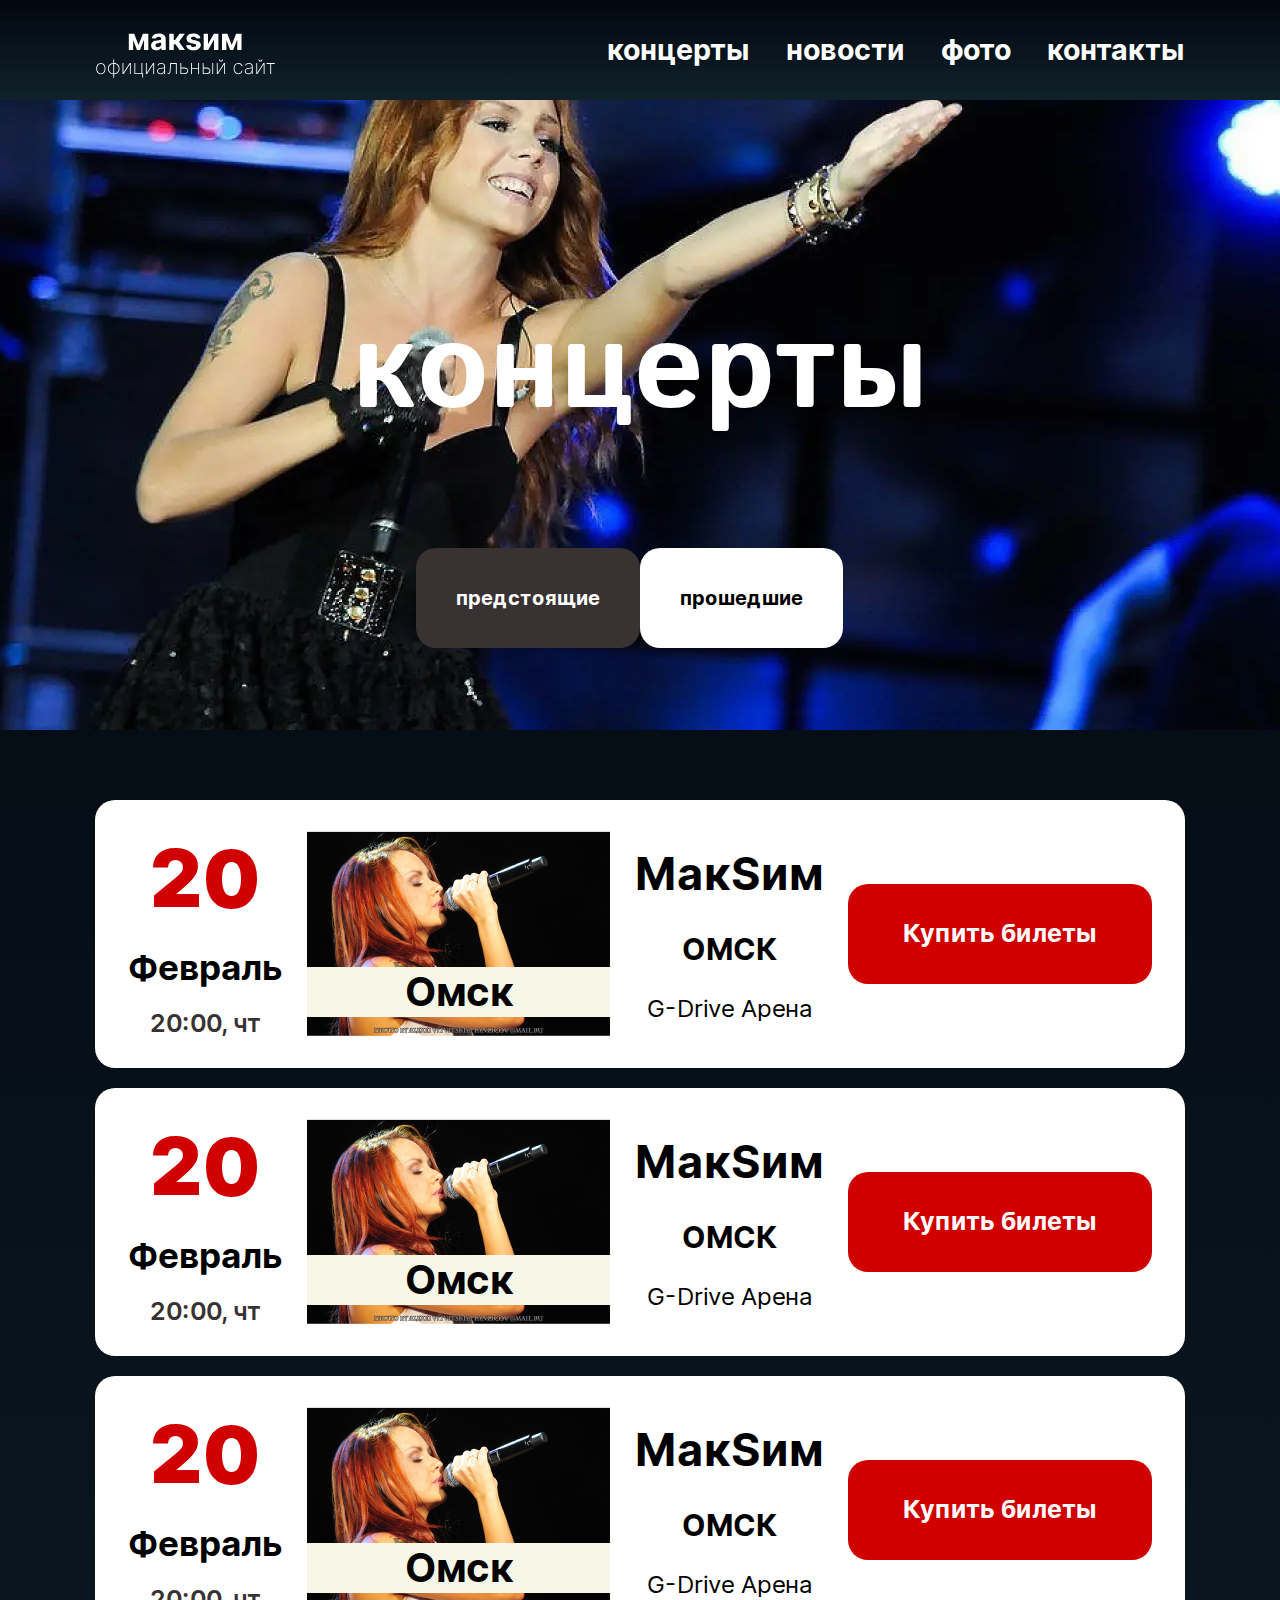
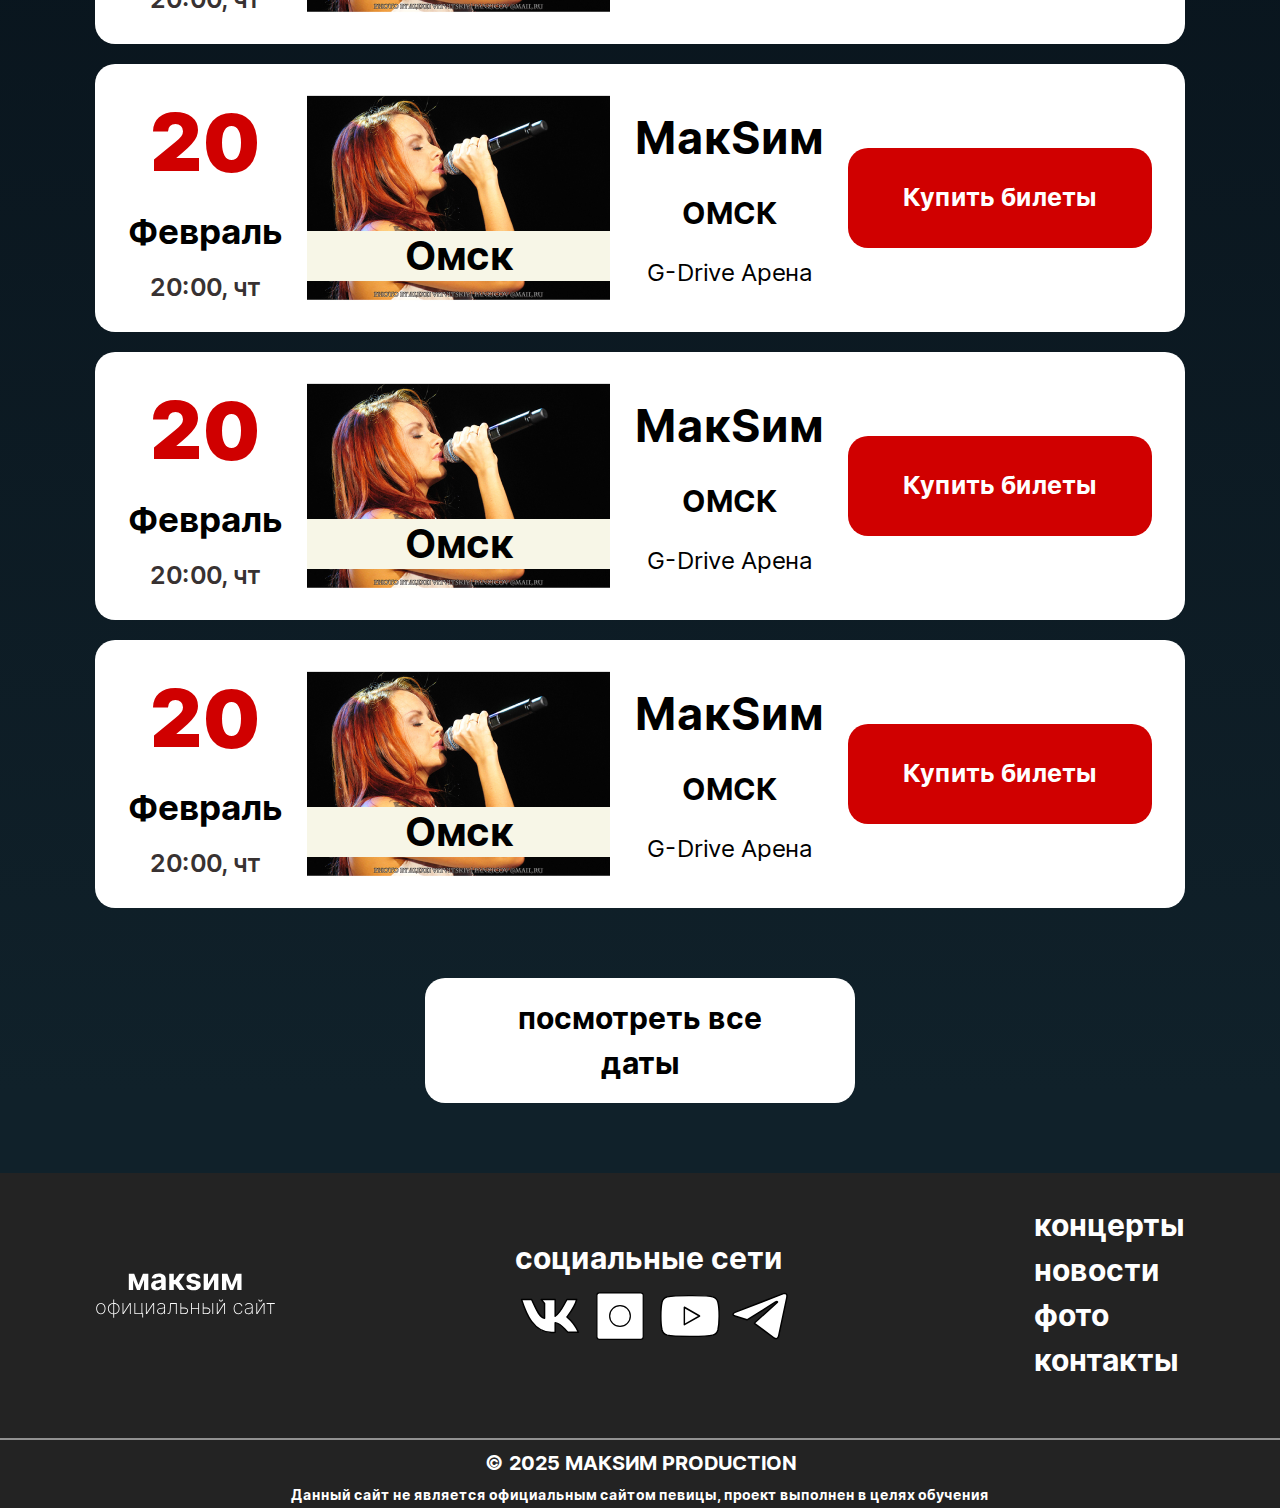
==== commit feaba3f7: "add burger menu" ====
--- a/concerts.html
+++ b/concerts.html
@@ -13,22 +13,24 @@
 <body>
     <header class="header">
         <div class="header__container container">
-            <a href="./index.html" class="logo" aria-label="Максим - главная страница">
-                <svg width="181" height="58" viewBox="0 0 181 58" fill="none" xmlns="http://www.w3.org/2000/svg">
-                    <path
-                        d="M5.85227 53.2273C4.95265 53.2273 4.15246 52.9858 3.4517 52.5028C2.75095 52.0152 2.19934 51.3452 1.79688 50.4929C1.39441 49.6406 1.19318 48.67 1.19318 47.581C1.19318 46.4872 1.39441 45.5166 1.79688 44.669C2.19934 43.8168 2.75095 43.1468 3.4517 42.6591C4.15246 42.1714 4.95265 41.9276 5.85227 41.9276C6.75189 41.9276 7.55208 42.1714 8.25284 42.6591C8.9536 43.1468 9.50521 43.8168 9.90767 44.669C10.3101 45.5213 10.5114 46.492 10.5114 47.581C10.5114 48.67 10.3101 49.6406 9.90767 50.4929C9.50521 51.3452 8.9536 52.0152 8.25284 52.5028C7.55208 52.9858 6.75189 53.2273 5.85227 53.2273ZM5.85227 52.4247C6.61458 52.4247 7.27983 52.2093 7.84801 51.7784C8.42093 51.3475 8.86364 50.7652 9.17614 50.0312C9.49337 49.2973 9.65199 48.4806 9.65199 47.581C9.65199 46.6813 9.49337 45.867 9.17614 45.1378C8.8589 44.4039 8.41619 43.8215 7.84801 43.3906C7.27983 42.955 6.61458 42.7372 5.85227 42.7372C5.08996 42.7372 4.42472 42.955 3.85653 43.3906C3.28835 43.8215 2.84564 44.4039 2.52841 45.1378C2.21117 45.867 2.05256 46.6813 2.05256 47.581C2.05256 48.4806 2.20881 49.2973 2.52131 50.0312C2.83854 50.7652 3.28125 51.3475 3.84943 51.7784C4.42235 52.2093 5.08996 52.4247 5.85227 52.4247ZM18.2901 56.7216V38.4545H19.1495V56.7216H18.2901ZM18.2901 53.2273C17.5278 53.2273 16.8176 53.0852 16.1594 52.8011C15.506 52.517 14.9331 52.1217 14.4407 51.6151C13.953 51.1037 13.5719 50.5071 13.2972 49.8253C13.0273 49.1387 12.8924 48.3977 12.8924 47.6023C12.8924 46.7973 13.0273 46.0516 13.2972 45.3651C13.5719 44.6785 13.953 44.0795 14.4407 43.5682C14.9331 43.0568 15.506 42.6591 16.1594 42.375C16.8176 42.0909 17.5278 41.9489 18.2901 41.9489H18.5387V53.2273H18.2901ZM18.2901 52.4247H18.4251V42.7514H18.2901C17.6272 42.7514 17.0188 42.8793 16.4648 43.1349C15.9109 43.3906 15.4303 43.741 15.0231 44.1861C14.6206 44.6312 14.3081 45.1473 14.0856 45.7344C13.863 46.3168 13.7518 46.9394 13.7518 47.6023C13.7518 48.4782 13.9459 49.2831 14.3342 50.017C14.7224 50.7462 15.2575 51.331 15.9393 51.7713C16.6258 52.2069 17.4094 52.4247 18.2901 52.4247ZM19.1495 53.2273H18.908V41.9489H19.1495C19.9165 41.9489 20.6268 42.0909 21.2802 42.375C21.9336 42.6591 22.5041 43.0568 22.9918 43.5682C23.4843 44.0795 23.8654 44.6785 24.1353 45.3651C24.4099 46.0516 24.5472 46.7973 24.5472 47.6023C24.5472 48.3977 24.4099 49.1387 24.1353 49.8253C23.8654 50.5071 23.4843 51.1037 22.9918 51.6151C22.5041 52.1217 21.9336 52.517 21.2802 52.8011C20.6268 53.0852 19.9165 53.2273 19.1495 53.2273ZM19.1495 52.4247C19.8124 52.4247 20.4208 52.2992 20.9748 52.0483C21.5288 51.7926 22.007 51.4422 22.4094 50.9972C22.8166 50.5521 23.1315 50.0384 23.354 49.456C23.5766 48.8736 23.6879 48.2557 23.6879 47.6023C23.6879 46.7216 23.4937 45.9143 23.1055 45.1804C22.7219 44.4465 22.1869 43.8594 21.5004 43.419C20.8185 42.974 20.0349 42.7514 19.1495 42.7514H19.0217V52.4247H19.1495ZM28.4055 51.8707L34.6626 42.0909H35.7635V53H34.897V43.2202L28.647 53H27.5391V42.0909H28.4055V51.8707ZM47.3313 42.0909V52.1548H48.1197V56.544H47.2532V53H39.3981V42.0909H40.2575V52.1761H46.4719V42.0909H47.3313ZM51.7649 51.8707L58.022 42.0909H59.1229V53H58.2564V43.2202L52.0064 53H50.8984V42.0909H51.7649V51.8707ZM65.6055 53.2344C64.9757 53.2344 64.3981 53.1089 63.8725 52.858C63.3517 52.607 62.9326 52.2401 62.6154 51.7571C62.3029 51.2741 62.1467 50.687 62.1467 49.9957C62.1467 49.5412 62.2272 49.1411 62.3881 48.7955C62.5491 48.4498 62.7977 48.1515 63.1339 47.9006C63.4701 47.6496 63.9009 47.4437 64.4265 47.2827C64.9521 47.117 65.5794 46.9891 66.3086 46.8991C66.8626 46.8329 67.3574 46.7689 67.793 46.7074C68.2286 46.6411 68.5695 46.5393 68.8157 46.402C69.0666 46.2647 69.1921 46.0563 69.1921 45.777V45.3224C69.1921 44.527 68.9412 43.8949 68.4393 43.4261C67.9374 42.9574 67.2461 42.723 66.3654 42.723C65.5842 42.723 64.926 42.8958 64.391 43.2415C63.8607 43.5824 63.489 44.0227 63.2759 44.5625L62.4592 44.2571C62.6675 43.7363 62.9682 43.303 63.3612 42.9574C63.7589 42.6117 64.2134 42.3537 64.7248 42.1832C65.2409 42.0128 65.7807 41.9276 66.3441 41.9276C66.8318 41.9276 67.2958 41.9962 67.7362 42.1335C68.1812 42.2708 68.5766 42.4792 68.9222 42.7585C69.2726 43.0379 69.5496 43.3954 69.7532 43.831C69.9568 44.2618 70.0586 44.7779 70.0586 45.3793V53H69.1921V51.0327H69.1282C68.9388 51.4399 68.6784 51.8116 68.3469 52.1477C68.0202 52.4792 67.6249 52.7443 67.1609 52.9432C66.7016 53.1373 66.1831 53.2344 65.6055 53.2344ZM65.6907 52.4318C66.3725 52.4318 66.9762 52.2661 67.5018 51.9347C68.0321 51.5985 68.4464 51.1392 68.7447 50.5568C69.043 49.9744 69.1921 49.3139 69.1921 48.5753V46.9702C69.0832 47.0649 68.9246 47.1501 68.7163 47.2259C68.5127 47.2969 68.2807 47.3608 68.0202 47.4176C67.7646 47.4697 67.4947 47.517 67.2106 47.5597C66.9312 47.5975 66.659 47.633 66.3938 47.6662C65.5984 47.7609 64.9497 47.9077 64.4478 48.1065C63.9506 48.3007 63.5861 48.5563 63.354 48.8736C63.1268 49.1908 63.0131 49.5743 63.0131 50.0241C63.0131 50.7675 63.2688 51.3546 63.7802 51.7855C64.2915 52.2164 64.9284 52.4318 65.6907 52.4318ZM72.5195 53V52.1761H72.8036C73.2534 52.1761 73.6085 52.098 73.869 51.9418C74.1294 51.7808 74.3235 51.5204 74.4513 51.1605C74.5839 50.8007 74.6786 50.3201 74.7354 49.7188C74.7923 49.1127 74.842 48.3622 74.8846 47.4673L75.1616 42.0909H81.7525V53H80.8931V42.9148H75.9783L75.7298 47.6946C75.6871 48.5753 75.6256 49.3471 75.5451 50.0099C75.4693 50.6728 75.3391 51.2268 75.1545 51.6719C74.9746 52.1122 74.7023 52.4437 74.3377 52.6662C73.9731 52.8887 73.4807 53 72.8604 53H72.5195ZM86.044 46.5724H89.304C90.483 46.5724 91.4015 46.8423 92.0597 47.3821C92.7178 47.9219 93.0469 48.715 93.0469 49.7614C93.0469 50.4574 92.8977 51.0469 92.5994 51.5298C92.3011 52.0128 91.8726 52.3797 91.3139 52.6307C90.7552 52.8769 90.0852 53 89.304 53H85.3906V42.0909H86.2571V52.1761H89.304C90.1847 52.1761 90.883 51.9844 91.3991 51.6009C91.92 51.2126 92.1804 50.6089 92.1804 49.7898C92.1804 48.9754 91.92 48.3741 91.3991 47.9858C90.883 47.5928 90.1847 47.3963 89.304 47.3963H86.044V46.5724ZM103.471 47.1406V47.9645H96.6602V47.1406H103.471ZM96.9016 42.0909V53H96.0352V42.0909H96.9016ZM104.061 42.0909V53H103.194V42.0909H104.061ZM108.391 46.5724H111.644C112.823 46.5724 113.742 46.8423 114.4 47.3821C115.058 47.9219 115.387 48.715 115.387 49.7614C115.387 50.4574 115.238 51.0469 114.94 51.5298C114.646 52.0128 114.22 52.3797 113.661 52.6307C113.103 52.8769 112.43 53 111.644 53H107.738V42.0909H108.597V52.1761H111.644C112.525 52.1761 113.226 51.9844 113.746 51.6009C114.267 51.2126 114.528 50.6089 114.528 49.7898C114.528 48.9754 114.267 48.3741 113.746 47.9858C113.226 47.5928 112.525 47.3963 111.644 47.3963H108.391V46.5724ZM117.326 53V42.0909H118.192V53H117.326ZM122.683 51.8707L128.94 42.0909H130.041V53H129.174V43.2202L122.924 53H121.816V42.0909H122.683V51.8707ZM127.15 38.4545H127.974C127.974 39.0464 127.792 39.5199 127.427 39.875C127.063 40.2301 126.563 40.4077 125.929 40.4077C125.299 40.4077 124.802 40.2301 124.437 39.875C124.073 39.5199 123.89 39.0464 123.89 38.4545H124.714C124.714 38.8286 124.814 39.1293 125.012 39.3565C125.211 39.5838 125.517 39.6974 125.929 39.6974C126.341 39.6974 126.646 39.5838 126.845 39.3565C127.048 39.1293 127.15 38.8286 127.15 38.4545ZM143.349 53.2273C142.421 53.2273 141.604 52.9834 140.898 52.4957C140.193 52.0033 139.641 51.331 139.244 50.4787C138.851 49.6264 138.654 48.6605 138.654 47.581C138.654 46.5014 138.853 45.5355 139.251 44.6832C139.648 43.831 140.2 43.1586 140.906 42.6662C141.611 42.1738 142.423 41.9276 143.342 41.9276C144.033 41.9276 144.663 42.0696 145.231 42.3537C145.804 42.6378 146.277 43.0331 146.651 43.5398C147.03 44.0464 147.272 44.6335 147.376 45.3011H146.495C146.353 44.5625 145.998 43.9517 145.43 43.4688C144.866 42.9811 144.173 42.7372 143.349 42.7372C142.61 42.7372 141.952 42.9455 141.374 43.3622C140.797 43.7741 140.342 44.3447 140.011 45.0739C139.679 45.7983 139.513 46.6293 139.513 47.5668C139.513 48.4901 139.674 49.3187 139.996 50.0526C140.318 50.7817 140.768 51.3594 141.346 51.7855C141.924 52.2116 142.591 52.4247 143.349 52.4247C143.884 52.4247 144.371 52.3182 144.812 52.1051C145.257 51.892 145.629 51.589 145.927 51.196C146.225 50.803 146.422 50.3438 146.516 49.8182H147.397C147.293 50.4905 147.056 51.0824 146.687 51.5938C146.317 52.1051 145.846 52.5052 145.273 52.794C144.701 53.0829 144.059 53.2273 143.349 53.2273ZM153.242 53.2344C152.612 53.2344 152.035 53.1089 151.509 52.858C150.988 52.607 150.569 52.2401 150.252 51.7571C149.94 51.2741 149.783 50.687 149.783 49.9957C149.783 49.5412 149.864 49.1411 150.025 48.7955C150.186 48.4498 150.434 48.1515 150.771 47.9006C151.107 47.6496 151.538 47.4437 152.063 47.2827C152.589 47.117 153.216 46.9891 153.945 46.8991C154.499 46.8329 154.994 46.7689 155.43 46.7074C155.865 46.6411 156.206 46.5393 156.452 46.402C156.703 46.2647 156.829 46.0563 156.829 45.777V45.3224C156.829 44.527 156.578 43.8949 156.076 43.4261C155.574 42.9574 154.883 42.723 154.002 42.723C153.221 42.723 152.563 42.8958 152.028 43.2415C151.497 43.5824 151.126 44.0227 150.913 44.5625L150.096 44.2571C150.304 43.7363 150.605 43.303 150.998 42.9574C151.396 42.6117 151.85 42.3537 152.362 42.1832C152.878 42.0128 153.417 41.9276 153.981 41.9276C154.469 41.9276 154.933 41.9962 155.373 42.1335C155.818 42.2708 156.213 42.4792 156.559 42.7585C156.909 43.0379 157.186 43.3954 157.39 43.831C157.594 44.2618 157.695 44.7779 157.695 45.3793V53H156.829V51.0327H156.765C156.576 51.4399 156.315 51.8116 155.984 52.1477C155.657 52.4792 155.262 52.7443 154.798 52.9432C154.338 53.1373 153.82 53.2344 153.242 53.2344ZM153.327 52.4318C154.009 52.4318 154.613 52.2661 155.138 51.9347C155.669 51.5985 156.083 51.1392 156.381 50.5568C156.68 49.9744 156.829 49.3139 156.829 48.5753V46.9702C156.72 47.0649 156.561 47.1501 156.353 47.2259C156.149 47.2969 155.917 47.3608 155.657 47.4176C155.401 47.4697 155.131 47.517 154.847 47.5597C154.568 47.5975 154.296 47.633 154.031 47.6662C153.235 47.7609 152.586 47.9077 152.085 48.1065C151.587 48.3007 151.223 48.5563 150.991 48.8736C150.763 49.1908 150.65 49.5743 150.65 50.0241C150.65 50.7675 150.906 51.3546 151.417 51.7855C151.928 52.2164 152.565 52.4318 153.327 52.4318ZM162.195 51.8707L168.452 42.0909H169.553V53H168.686V43.2202L162.436 53H161.328V42.0909H162.195V51.8707ZM166.662 38.4545H167.486C167.486 39.0464 167.304 39.5199 166.939 39.875C166.574 40.2301 166.075 40.4077 165.44 40.4077C164.811 40.4077 164.313 40.2301 163.949 39.875C163.584 39.5199 163.402 39.0464 163.402 38.4545H164.226C164.226 38.8286 164.325 39.1293 164.524 39.3565C164.723 39.5838 165.028 39.6974 165.44 39.6974C165.852 39.6974 166.158 39.5838 166.357 39.3565C166.56 39.1293 166.662 38.8286 166.662 38.4545ZM171.589 42.9148V42.0909H179.771V42.9148H176.135V53H175.268V42.9148H171.589Z"
-                        fill="white" />
-                    <path
-                        d="M43.4844 23.9822L47.9162 12.6364H51.3679L44.9865 29H41.9716L35.7393 12.6364H39.1804L43.4844 23.9822ZM38.147 12.6364V29H33.8111V12.6364H38.147ZM49.0455 29V12.6364H53.3281V29H49.0455ZM61.5046 29.3089C60.4606 29.3089 59.5302 29.1278 58.7134 28.7656C57.8967 28.3963 57.2504 27.853 56.7745 27.1357C56.3058 26.4112 56.0714 25.5092 56.0714 24.4297C56.0714 23.5206 56.2383 22.7571 56.5721 22.1392C56.9059 21.5213 57.3604 21.0241 57.9357 20.6477C58.511 20.2713 59.1644 19.9872 59.896 19.7955C60.6346 19.6037 61.4087 19.4688 62.2184 19.3906C63.1701 19.2912 63.9371 19.1989 64.5195 19.1136C65.1019 19.0213 65.5245 18.8864 65.7873 18.7088C66.0501 18.5312 66.1815 18.2685 66.1815 17.9205V17.8565C66.1815 17.1818 65.9684 16.6598 65.5423 16.2905C65.1232 15.9212 64.5266 15.7365 63.7525 15.7365C62.9357 15.7365 62.2859 15.9176 61.8029 16.2798C61.32 16.6349 61.0004 17.0824 60.8441 17.6222L56.6467 17.2812C56.8597 16.2869 57.2788 15.4276 57.9038 14.7031C58.5288 13.9716 59.3349 13.4105 60.3221 13.0199C61.3164 12.6222 62.467 12.4233 63.7738 12.4233C64.6829 12.4233 65.5529 12.5298 66.3839 12.7429C67.2219 12.956 67.9641 13.2862 68.6104 13.7337C69.2638 14.1811 69.7788 14.7564 70.1552 15.4595C70.5316 16.1555 70.7198 16.9901 70.7198 17.9631V29H66.4158V26.7308H66.288C66.0252 27.2422 65.6737 27.6932 65.2333 28.0838C64.793 28.4673 64.2638 28.7692 63.646 28.9893C63.0281 29.2024 62.3143 29.3089 61.5046 29.3089ZM62.8043 26.1768C63.4719 26.1768 64.0614 26.0455 64.5728 25.7827C65.0842 25.5128 65.4854 25.1506 65.7766 24.696C66.0678 24.2415 66.2134 23.7266 66.2134 23.1513V21.4148C66.0714 21.5071 65.8761 21.5923 65.6275 21.6705C65.386 21.7415 65.1126 21.8089 64.8072 21.8729C64.5018 21.9297 64.1964 21.983 63.891 22.0327C63.5856 22.0753 63.3086 22.1143 63.06 22.1499C62.5273 22.228 62.0621 22.3523 61.6644 22.5227C61.2667 22.6932 60.9577 22.924 60.7376 23.2152C60.5174 23.4993 60.4073 23.8544 60.4073 24.2805C60.4073 24.8984 60.631 25.3707 61.0785 25.6974C61.533 26.017 62.1083 26.1768 62.8043 26.1768ZM74.2408 29V12.6364H78.7791V18.9858H80.0575L84.5107 12.6364H89.8374L84.0526 20.7543L89.9013 29H84.5107L80.473 23.1939H78.7791V29H74.2408ZM105.434 17.3026L101.279 17.5582C101.208 17.2031 101.055 16.8835 100.821 16.5994C100.587 16.3082 100.278 16.0774 99.8942 15.907C99.5178 15.7294 99.0668 15.6406 98.5412 15.6406C97.8381 15.6406 97.245 15.7898 96.7621 16.0881C96.2791 16.3793 96.0376 16.7699 96.0376 17.2599C96.0376 17.6506 96.1939 17.9808 96.5064 18.2507C96.8189 18.5206 97.3551 18.7372 98.1151 18.9006L101.077 19.4972C102.668 19.8239 103.854 20.3494 104.635 21.0739C105.416 21.7983 105.807 22.75 105.807 23.929C105.807 25.0014 105.491 25.9425 104.859 26.7521C104.234 27.5618 103.374 28.1939 102.281 28.6484C101.194 29.0959 99.9403 29.3196 98.5199 29.3196C96.3537 29.3196 94.6278 28.8686 93.3423 27.9666C92.0639 27.0575 91.3146 25.8217 91.0945 24.2592L95.5582 24.0249C95.6932 24.6854 96.0199 25.1896 96.5384 25.5376C97.0568 25.8786 97.7209 26.049 98.5305 26.049C99.326 26.049 99.9652 25.8963 100.448 25.5909C100.938 25.2784 101.187 24.8771 101.194 24.3871C101.187 23.9751 101.013 23.6378 100.672 23.375C100.331 23.1051 99.8054 22.8991 99.0952 22.7571L96.2614 22.1925C94.6634 21.8729 93.4737 21.3189 92.6925 20.5305C91.9183 19.7422 91.5312 18.7372 91.5312 17.5156C91.5312 16.4645 91.8153 15.5589 92.3835 14.799C92.9588 14.0391 93.7649 13.4531 94.8018 13.0412C95.8459 12.6293 97.0675 12.4233 98.4666 12.4233C100.533 12.4233 102.16 12.8601 103.346 13.7337C104.539 14.6072 105.235 15.7969 105.434 17.3026ZM113.001 23.0128L118.892 12.6364H123.366V29H119.041V18.5916L113.171 29H108.665V12.6364H113.001V23.0128ZM136.678 23.9822L141.11 12.6364H144.561L138.18 29H135.165L128.933 12.6364H132.374L136.678 23.9822ZM131.34 12.6364V29H127.004V12.6364H131.34ZM142.239 29V12.6364H146.521V29H142.239Z"
-                        fill="white" />
-                </svg>
+            <a href="./index.html" class="logo" aria-label="main page link">
+                <img src="./icons/logo-maksim.svg" alt="maksim logo image" width="181" height="58">
             </a>
-            <nav class="nav">
-                <ul class="nav__list">
-                    <li class="nav__item"><a href="./concerts.html" class="nav__link">Концерты</a></li>
-                    <li class="nav__item"><a href="./news.html" class="nav__link">Новости</a></li>
-                    <li class="nav__item"><a href="./photo.html" class="nav__link">Фото</a></li>
-                    <li class="nav__item"><a href="./contacts.html" class="nav__link">Контакты</a></li>
+            <button class="header__button">
+                <span></span>
+                <span></span>
+                <span></span>
+            </button>
+            <nav class="header__nav nav">
+                <ul class="header__nav-list nav__list">
+                    <li class="header__nav-item nav__item"><a href="./concerts.html"
+                            class="header__nav-link nav__link">концерты</a></li>
+                    <li class="header__nav-item nav__item"><a href="./news.html"
+                            class="header__nav-link nav__link">новости</a></li>
+                    <li class="header__nav-item nav__item"><a href="./photo.html"
+                            class="header__nav-link nav__link">фото</a></li>
+                    <li class="header__nav-item nav__item"><a href="./contacts.html"
+                            class="header__nav-link nav__link">контакты</a></li>
                 </ul>
             </nav>
         </div>
--- a/css/main.min.css
+++ b/css/main.min.css
@@ -1 +1 @@
-:root{--container-max-width: 1090px;--container-padding-inline: 15px;--font-family: "Inter", sans-serif;--second-family: "Istok Web", sans-serif;--white: #ffffff;--black: #000000;--light-black: #383232;--red: #D00000;--light-yellow: #F7F6E7}*,*::before,*::after{box-sizing:border-box}:where(ul,ol):where([class]){padding-left:0}body,:where(blockquote,figure):where([class]){margin:0}:where(h1,h2,h3,h4,h5,h6,p,ul,ol,dl):where([class]){margin-block:0}:where(dd[class]){margin-left:0}:where(fieldset[class]){margin-left:0;padding:0;border:none}:where(ul[class]){list-style:none}p{--paragraphMarginBottom: 24px;margin-block:0}p:where(:not([class]):not(:last-child)){margin-bottom:var(--paragraphMarginBottom)}img{display:block;max-width:100%}input,textarea,select,button{font:inherit}html{height:100%;scroll-behavior:smooth}body{min-height:100%;line-height:1.5}svg *{transition-property:fill,stroke}@media(prefers-reduced-motion: reduce){*{animation-duration:.01ms !important;animation-iteration-count:1 !important;transition-duration:.01ms !important;scroll-behavior:auto !important}}body{background-color:rgba(232,186,177,.45);font-family:var(--font-family);display:flex;flex-direction:column}.button-all{max-width:430px;border:none;border-radius:20px;height:125px;padding-inline:51px;background-color:var(--white);font-weight:700;font-size:1.875rem;align-self:center;cursor:pointer;transition:scale .2s ease}.button-all:active{scale:.9}@font-face{font-family:"Inter";src:url("./../../fonts/Inter-Bold.woff2") format("woff2");font-weight:bold;font-style:normal;font-display:swap}@font-face{font-family:"Inter";src:url("./../../fonts/Inter-Black.woff2") format("woff2");font-weight:900;font-style:normal;font-display:swap}@font-face{font-family:"Inter";src:url("./../../fonts/Inter-SemiBold.woff2") format("woff2");font-weight:600;font-style:normal;font-display:swap}@font-face{font-family:"Inter";src:url("./../../fonts/Inter-Regular.woff2") format("woff2");font-weight:normal;font-style:normal;font-display:swap}@font-face{font-family:"Istok Web";src:url("./../../fonts/IstokWeb-Bold.woff2") format("woff2");font-weight:bold;font-style:normal;font-display:swap}.container{max-width:calc(var(--container-max-width) + var(--container-padding-inline)*2);width:100%;margin-inline:auto;padding-inline:var(--container-padding-inline)}.visually-hidden{position:absolute;width:1px;height:1px;margin:-1px;border:0;padding:0;white-space:nowrap;-webkit-clip-path:inset(100%);clip-path:inset(100%);clip:rect(0 0 0 0);overflow:hidden}.nav__list{display:flex;gap:36px}.nav__link{color:#fff;font-size:1.875rem;font-weight:700;text-decoration:none;background:linear-gradient(currentColor 0 0) bottom/var(--d, 0) 3px no-repeat;transition:.5s}.nav__link:hover{--d: 100%}.hero{position:relative;background-image:url("./../images/src/hero/1.png");background-repeat:no-repeat;background-size:cover;background-position:center;height:100vh;z-index:1}.hero__container{display:flex;justify-content:end;align-items:center;height:100vh}.hero__title{color:#fff;font-size:2.5rem;line-height:3.0256rem;margin-bottom:50px}.hero__title--large{color:#fff;font-size:7.8125rem;line-height:9.4375rem}.hero__button{background-color:#ff7070;color:#fff;font-weight:700;font-size:1.875rem;padding-inline:37px;min-height:90px;border:none;border-radius:30px;cursor:pointer;transition:scale .2s ease-in}.hero__button:hover{scale:1.05}.hero__button:active{scale:.9}.pages__container{max-width:1326px;margin:0 auto;padding-inline:15px;height:100vh;display:flex;justify-content:center;align-items:center}.pages__page{background-position:center;background-size:cover;background-repeat:no-repeat;min-height:100vh}.pages__link{font-family:var(--second-family);font-size:8rem;font-weight:700;color:#fff;text-decoration:none;background:linear-gradient(currentColor 0 0) bottom/var(--d, 0) 3px no-repeat;transition:.5s}.pages__link:hover{--d: 100%}.pages__page--concerts{background-image:url("../images/src/concerts/2.webp")}.pages__page--news{background-image:url("../images/src/news/3.webp")}.pages__page--photo{background-image:url("../images/src/photo/4.png")}.pages__page--contacts{background-image:url("../images/src/contacts/6.png")}.page-hero{background-repeat:no-repeat;background-position:center;background-size:cover;min-height:630px}.page-hero__content{display:flex;justify-content:center;align-items:center;min-height:630px;flex-direction:column}.page-hero__title{font-family:var(--second-family);font-size:7.6rem;font-weight:700;color:var(--white);text-align:center}.page-hero__title--concerts{margin-bottom:83px}.page-hero--concerts{background-image:url("./../images/src/page-concerts/concerts-bg.webp")}.page-hero--news{background-image:url("./../images/src/page-news/news-bg.png")}.page-hero--contacts{background-image:url("./../../images/src/page-contacts/contacts-bg.png")}.page-hero--photo{background-image:url("./../../images/src/page-photo/photo-bg.png")}.page-hero__buttons{position:relative}.page-hero__button{position:absolute;border-radius:20px;height:100px;border:none;font-size:1.25rem;font-weight:700;padding-inline:40px;cursor:pointer}.page-hero__button--white{left:-50%;background-color:var(--white);color:var(--black)}.page-hero__button--black{right:50%;color:var(--white);background-color:var(--light-black)}.tickets{padding-top:70px;padding-bottom:70px}.tickets__container{display:flex;flex-direction:column}.tickets__cards{display:flex;flex-direction:column;gap:20px;margin-bottom:70px}.tickets__card{display:flex;align-items:center;justify-content:space-between;background-color:var(--white);padding:30px 33px;border-radius:20px;transition:box-shadow .2s ease-in}.tickets__card:hover{box-shadow:10px -10px 5px 0px rgba(224,224,224,.75);-webkit-box-shadow:10px -10px 5px 0px rgba(224,224,224,.75);-moz-box-shadow:10px -10px 5px 0px rgba(224,224,224,.75)}.tickets__card-date{display:flex;flex-direction:column;gap:20px}.tickets__card-day{font-weight:900;line-height:6rem;color:var(--red);text-align:center;font-size:5rem}.tickets__card-month{font-size:2.1875rem;font-weight:700;line-height:2.625rem}.tickets__card-time{font-weight:600;font-size:1.5625rem;line-height:1.875rem;color:var(--light-black);text-align:center}.tickets__card-image{position:relative}.tickets__card-image::before{display:flex;justify-content:center;align-items:center;text-align:center;position:absolute;content:"Омск";width:100%;height:50px;background-color:var(--light-yellow);bottom:20px;font-size:2.5rem;font-weight:700}.tickets__card-info{display:flex;flex-direction:column;text-align:center;gap:30px}.tickets__card-name{font-size:2.8125rem;font-weight:700;line-height:3.375rem}.tickets__card-city{font-size:1.875rem;font-weight:700;line-height:2.25rem}.tickets__card-place{font-size:1.5rem;line-height:1.5rem}.tickets__card-button{cursor:pointer;height:100px;padding-inline:55px;background-color:var(--red);border:none;border-radius:20px;color:var(--white);font-size:1.5625rem;font-weight:700;transition:scale .2s ease}.tickets__button:active,.tickets__card-button:active{scale:.9}.news{padding-top:100px;padding-bottom:100px}.news__container{display:flex;flex-direction:column;gap:140px}.news__cards{display:flex;flex-wrap:wrap;align-items:center;--gap: 20px;--elements: 3;gap:var(--gap)}.news__card{display:flex;flex-direction:column;gap:10px;padding:15px 30px;border-radius:20px;position:relative;background-color:var(--white);width:calc((100% - (var(--elements) - 1)*var(--gap))/(var(--elements)));min-height:431px;transition:scale .2s ease-in,box-shadow .2s ease-in}.news__card:hover{box-shadow:10px -10px 5px 0px rgba(224,224,224,.75);-webkit-box-shadow:10px -10px 5px 0px rgba(224,224,224,.75);-moz-box-shadow:10px -10px 5px 0px rgba(224,224,224,.75)}.news__card:active{scale:.9}.news__date{font-weight:700;font-size:1.25rem}.news__image{border-radius:10px;max-width:100%;height:auto}.news__link{font-size:1rem;font-weight:700;text-decoration:none;color:var(--black)}.news__link::before{content:"";position:absolute;top:0;left:0;width:100%;height:100%}.news__description{font-size:.75rem;font-weight:400}.contacts{padding-top:70px;padding-bottom:70px}.contacts__title{font-size:2.5rem;color:var(--white);text-align:center;margin-bottom:50px}.contacts__managers{display:flex;justify-content:space-between;gap:46px;margin-bottom:100px}.contacts__manager{background-color:var(--light-black);display:flex;flex-direction:column;border:1px solid #fff;border-radius:20px;padding:40px 35px}.contacts__post{font-size:2.1875rem;font-weight:800;color:var(--white);margin-bottom:20px}.contacts__name{font-size:1.875rem;color:var(--white);margin-bottom:40px}.contacts__line{height:1px;width:100%;background-color:var(--white);margin-bottom:40px}.contacts__phone,.contacts__email{color:var(--white);text-decoration:none;font-size:1.875rem;transition:color .2s ease;background:linear-gradient(currentColor 0 0) bottom/var(--d, 0) 3px no-repeat;transition:.5s}.contacts__phone:hover,.contacts__email:hover{--d: 100%}.contacts__socials{padding:30px 40px;border:1px solid var(--white);border-radius:20px}.contacts__list{display:flex;justify-content:center;gap:20px}.contacts__list-link{border-radius:20px;display:flex;align-items:center;background-color:var(--light-black);padding:14px;min-width:250px;color:var(--white);gap:20px;text-decoration:none;font-weight:700;font-size:1.5625rem;transition:color .2s ease}.contacts__list-link svg path{transition:stroke .2s ease,fill .2s ease}.contacts__list-link--vk:hover{color:#4646ff}.contacts__list-link--vk:hover svg path{stroke:#fff;fill:#4646ff}.contacts__list-link--instagram:hover{color:#cc51cc}.contacts__list-link--instagram:hover svg path{stroke:#fff;fill:#cc51cc}.contacts__list-link--youtube:hover{color:var(--red)}.contacts__list-link--youtube:hover svg path{stroke:#fff;fill:var(--red)}.contacts__list-link--telegram:hover{color:#00a2ff}.contacts__list-link--telegram:hover svg path{stroke:#fff;fill:#00a2ff}.photo{padding-top:70px;padding-bottom:70px}.photo__container{display:flex;flex-direction:column;max-width:1005px}.photo__grid{display:grid;grid-template-columns:1fr 1fr;-moz-column-gap:25px;column-gap:25px;row-gap:40px;justify-items:center;margin-bottom:70px}.photo__image:nth-child(3n){grid-column:span 2;width:100%}.photo__button{align-self:center}.header{position:fixed;top:0;left:0;width:100%;z-index:2;background:#232323;transition:background .2s ease-in;padding-top:22px;padding-bottom:22px}.header--transparent{background:rgba(0,0,0,0)}.header__container{display:flex;justify-content:space-between;align-items:center}.header-scroll{transition:background .2s ease-in;background:#232323}.main{flex-grow:1;margin-top:108px;background:linear-gradient(180deg, rgb(2, 8, 16) 6%, rgb(16, 33, 42) 97%)}.main--homepage{margin-top:0px}.footer{background-color:#232323;padding-top:30px}.footer__wrapper{display:flex;justify-content:space-between;padding-bottom:55px}.footer__logo{align-self:center}.footer__nav{order:3}.footer__nav-list{display:flex;flex-direction:column;gap:0}.footer__nav-link{font-size:1.875rem}.footer__list{display:flex;align-items:center}.footer__socials{align-self:center}.footer__socials-title{color:#fff;font-size:1.875rem;font-weight:700;color:var(--white)}.footer__link{display:flex;background-repeat:no-repeat;background-size:contain;background-position:center;width:70px;height:70px;justify-content:center;align-items:center;transition:scale .2s ease,stroke .2s ease}.footer__link:hover{scale:1.1}.footer__link--vk:hover svg path{stroke:#fff;fill:#4646ff}.footer__link--ig:hover svg path{stroke:#fff;fill:#b948ff}.footer__link--yt:hover svg path{stroke:#fff;fill:red}.footer__link--tg:hover svg path{stroke:#fff;fill:#00a2ff}.footer__text{padding-top:10px;display:block;text-align:center;font-weight:700;font-size:1.25rem;color:#fff;position:relative}.footer__text::before{content:"";height:1px;width:100vw;top:0;left:50%;right:50%;transform:translate(-50%, 50%);background-color:#fff;position:absolute}.footer__text span{font-size:.875rem}+:root{--container-max-width: 1090px;--container-padding-inline: 15px;--font-family: "Inter", sans-serif;--second-family: "Istok Web", sans-serif;--white: #ffffff;--black: #000000;--light-black: #383232;--red: #D00000;--light-yellow: #F7F6E7}*,*::before,*::after{box-sizing:border-box}:where(ul,ol):where([class]){padding-left:0}body,:where(blockquote,figure):where([class]){margin:0}:where(h1,h2,h3,h4,h5,h6,p,ul,ol,dl):where([class]){margin-block:0}:where(dd[class]){margin-left:0}:where(fieldset[class]){margin-left:0;padding:0;border:none}:where(ul[class]){list-style:none}p{--paragraphMarginBottom: 24px;margin-block:0}p:where(:not([class]):not(:last-child)){margin-bottom:var(--paragraphMarginBottom)}img{display:block;max-width:100%}input,textarea,select,button{font:inherit}html{height:100%;scroll-behavior:smooth}body{min-height:100%;line-height:1.5}svg *{transition-property:fill,stroke}@media(prefers-reduced-motion: reduce){*{animation-duration:.01ms !important;animation-iteration-count:1 !important;transition-duration:.01ms !important;scroll-behavior:auto !important}}body{background-color:rgba(232,186,177,.45);font-family:var(--font-family);display:flex;flex-direction:column}.button-all{max-width:430px;border:none;border-radius:20px;height:125px;padding-inline:51px;background-color:var(--white);font-weight:700;font-size:1.875rem;align-self:center;cursor:pointer;transition:scale .2s ease}.button-all:active{scale:.9}@font-face{font-family:"Inter";src:url("./../fonts/Inter-Bold.woff2") format("woff2");font-weight:bold;font-style:normal;font-display:swap}@font-face{font-family:"Inter";src:url("./../fonts/Inter-Black.woff2") format("woff2");font-weight:900;font-style:normal;font-display:swap}@font-face{font-family:"Inter";src:url("./../fonts/Inter-SemiBold.woff2") format("woff2");font-weight:600;font-style:normal;font-display:swap}@font-face{font-family:"Inter";src:url("./../fonts/Inter-Regular.woff2") format("woff2");font-weight:normal;font-style:normal;font-display:swap}@font-face{font-family:"Istok Web";src:url("./../fonts/IstokWeb-Bold.woff2") format("woff2");font-weight:bold;font-style:normal;font-display:swap}.container{max-width:calc(var(--container-max-width) + var(--container-padding-inline)*2);width:100%;margin-inline:auto;padding-inline:var(--container-padding-inline)}.visually-hidden{position:absolute;width:1px;height:1px;margin:-1px;border:0;padding:0;white-space:nowrap;-webkit-clip-path:inset(100%);clip-path:inset(100%);clip:rect(0 0 0 0);overflow:hidden}.nav__link{font-weight:700;color:var(--white);font-size:clamp(1.25rem,1.0714rem + .8929vw,1.875rem);text-decoration:none}.hero{position:relative;background-image:url("./../images/src/hero/1.png");background-repeat:no-repeat;background-size:cover;background-position:center;height:100vh;z-index:0}.hero__container{display:flex;justify-content:end;align-items:center;height:100vh}.hero__title{color:#fff;font-size:2.5rem;line-height:3.0256rem;margin-bottom:50px}.hero__title--large{color:#fff;font-size:7.8125rem;line-height:9.4375rem}.hero__button{background-color:#ff7070;color:#fff;font-weight:700;font-size:1.875rem;padding-inline:37px;min-height:90px;border:none;border-radius:30px;cursor:pointer;transition:scale .2s ease-in}.hero__button:hover{scale:1.05}.hero__button:active{scale:.9}.pages__container{max-width:1326px;margin:0 auto;padding-inline:15px;height:100vh;display:flex;justify-content:center;align-items:center}.pages__page{background-position:center;background-size:cover;background-repeat:no-repeat;min-height:100vh}.pages__link{font-family:var(--second-family);font-size:clamp(2.5rem,.9286rem + 7.8571vw,8rem);font-weight:700;color:#fff;text-decoration:none;background:linear-gradient(currentColor 0 0) bottom/var(--d, 0) 3px no-repeat;transition:.5s}.pages__link:hover{--d: 100%}.pages__page--concerts{background-image:url("../images/src/concerts/2.webp")}.pages__page--news{background-image:url("../images/src/news/3.webp")}.pages__page--photo{background-image:url("../images/src/photo/4.png")}.pages__page--contacts{background-image:url("../images/src/contacts/6.png")}.page-hero{background-repeat:no-repeat;background-position:center;background-size:cover;min-height:630px}.page-hero__content{display:flex;justify-content:center;align-items:center;min-height:630px;flex-direction:column}.page-hero__title{font-family:var(--second-family);font-size:7.6rem;font-weight:700;color:var(--white);text-align:center}.page-hero__title--concerts{margin-bottom:83px}.page-hero--concerts{background-image:url("./../images/src/page-concerts/concerts-bg.webp")}.page-hero--news{background-image:url("./../images/src/page-news/news-bg.png")}.page-hero--contacts{background-image:url("./../images/src/page-contacts/contacts-bg.png")}.page-hero--photo{background-image:url("./../images/src/page-photo/photo-bg.png")}.page-hero__buttons{position:relative}.page-hero__button{position:absolute;border-radius:20px;height:100px;border:none;font-size:1.25rem;font-weight:700;padding-inline:40px;cursor:pointer}.page-hero__button--white{left:-50%;background-color:var(--white);color:var(--black)}.page-hero__button--black{right:50%;color:var(--white);background-color:var(--light-black)}.tickets{padding-top:70px;padding-bottom:70px}.tickets__container{display:flex;flex-direction:column}.tickets__cards{display:flex;flex-direction:column;gap:20px;margin-bottom:70px}.tickets__card{display:flex;align-items:center;justify-content:space-between;background-color:var(--white);padding:30px 33px;border-radius:20px;transition:box-shadow .2s ease-in}.tickets__card:hover{box-shadow:10px -10px 5px 0px rgba(224,224,224,.75);-webkit-box-shadow:10px -10px 5px 0px rgba(224,224,224,.75);-moz-box-shadow:10px -10px 5px 0px rgba(224,224,224,.75)}.tickets__card-date{display:flex;flex-direction:column;gap:20px}.tickets__card-day{font-weight:900;line-height:6rem;color:var(--red);text-align:center;font-size:5rem}.tickets__card-month{font-size:2.1875rem;font-weight:700;line-height:2.625rem}.tickets__card-time{font-weight:600;font-size:1.5625rem;line-height:1.875rem;color:var(--light-black);text-align:center}.tickets__card-image{position:relative}.tickets__card-image::before{display:flex;justify-content:center;align-items:center;text-align:center;position:absolute;content:"Омск";width:100%;height:50px;background-color:var(--light-yellow);bottom:20px;font-size:2.5rem;font-weight:700}.tickets__card-info{display:flex;flex-direction:column;text-align:center;gap:30px}.tickets__card-name{font-size:2.8125rem;font-weight:700;line-height:3.375rem}.tickets__card-city{font-size:1.875rem;font-weight:700;line-height:2.25rem}.tickets__card-place{font-size:1.5rem;line-height:1.5rem}.tickets__card-button{cursor:pointer;height:100px;padding-inline:55px;background-color:var(--red);border:none;border-radius:20px;color:var(--white);font-size:1.5625rem;font-weight:700;transition:scale .2s ease}.tickets__button:active,.tickets__card-button:active{scale:.9}.news{padding-top:100px;padding-bottom:100px}.news__container{display:flex;flex-direction:column;gap:140px}.news__cards{display:flex;flex-wrap:wrap;align-items:center;--gap: 20px;--elements: 3;gap:var(--gap)}.news__card{display:flex;flex-direction:column;gap:10px;padding:15px 30px;border-radius:20px;position:relative;background-color:var(--white);width:calc((100% - (var(--elements) - 1)*var(--gap))/(var(--elements)));min-height:431px;transition:scale .2s ease-in,box-shadow .2s ease-in}.news__card:hover{box-shadow:10px -10px 5px 0px rgba(224,224,224,.75);-webkit-box-shadow:10px -10px 5px 0px rgba(224,224,224,.75);-moz-box-shadow:10px -10px 5px 0px rgba(224,224,224,.75)}.news__card:active{scale:.9}.news__date{font-weight:700;font-size:1.25rem}.news__image{border-radius:10px;max-width:100%;height:auto}.news__link{font-size:1rem;font-weight:700;text-decoration:none;color:var(--black)}.news__link::before{content:"";position:absolute;top:0;left:0;width:100%;height:100%}.news__description{font-size:.75rem;font-weight:400}.contacts{padding-top:70px;padding-bottom:70px}.contacts__title{font-size:2.5rem;color:var(--white);text-align:center;margin-bottom:50px}.contacts__managers{display:flex;justify-content:space-between;gap:46px;margin-bottom:100px}.contacts__manager{background-color:var(--light-black);display:flex;flex-direction:column;border:1px solid #fff;border-radius:20px;padding:40px 35px}.contacts__post{font-size:2.1875rem;font-weight:800;color:var(--white);margin-bottom:20px}.contacts__name{font-size:1.875rem;color:var(--white);margin-bottom:40px}.contacts__line{height:1px;width:100%;background-color:var(--white);margin-bottom:40px}.contacts__phone,.contacts__email{color:var(--white);text-decoration:none;font-size:1.875rem;transition:color .2s ease;background:linear-gradient(currentColor 0 0) bottom/var(--d, 0) 3px no-repeat;transition:.5s}.contacts__phone:hover,.contacts__email:hover{--d: 100%}.contacts__socials{padding:30px 40px;border:1px solid var(--white);border-radius:20px}.contacts__list{display:flex;justify-content:center;gap:20px}.contacts__list-link{border-radius:20px;display:flex;align-items:center;background-color:var(--light-black);padding:14px;min-width:250px;color:var(--white);gap:20px;text-decoration:none;font-weight:700;font-size:1.5625rem;transition:color .2s ease}.contacts__list-link svg path{transition:stroke .2s ease,fill .2s ease}.contacts__list-link--vk:hover{color:#4646ff}.contacts__list-link--vk:hover svg path{stroke:#fff;fill:#4646ff}.contacts__list-link--instagram:hover{color:#cc51cc}.contacts__list-link--instagram:hover svg path{stroke:#fff;fill:#cc51cc}.contacts__list-link--youtube:hover{color:var(--red)}.contacts__list-link--youtube:hover svg path{stroke:#fff;fill:var(--red)}.contacts__list-link--telegram:hover{color:#00a2ff}.contacts__list-link--telegram:hover svg path{stroke:#fff;fill:#00a2ff}.photo{padding-top:70px;padding-bottom:70px}.photo__container{display:flex;flex-direction:column;max-width:1005px}.photo__grid{display:grid;grid-template-columns:1fr 1fr;-moz-column-gap:25px;column-gap:25px;row-gap:40px;justify-items:center;margin-bottom:70px}.photo__image:nth-child(3n){grid-column:span 2;width:100%}.photo__button{align-self:center}.header{position:sticky;top:0;padding-top:21px;padding-bottom:21px;background:linear-gradient(180deg, rgb(2, 8, 16) 6%, rgb(16, 33, 42) 97%);z-index:1}.header--transparent{background:rgba(0,0,0,0)}.header--scroll{background:linear-gradient(180deg, rgb(2, 8, 16) 6%, rgb(16, 33, 42) 97%)}.header__container{display:flex;justify-content:space-between;align-items:center}@media(max-width: 768px){.header__nav{position:absolute;right:0;top:-100vh;height:100vh;background:linear-gradient(180deg, rgb(2, 8, 16) 6%, rgb(16, 33, 42) 97%);width:100%;transition:transform .3s ease;z-index:2}}.header__nav-list{display:flex;align-items:center;gap:36px}@media(max-width: 768px){.header__nav-list{gap:10px;justify-content:center;height:100vh;flex-direction:column}}.header__nav-item{width:100%}.header__nav-link{text-align:center;display:block;color:#fff;text-decoration:none;font-size:clamp(1.25rem,1.0714rem + .8929vw,1.875rem)}@media(max-width: 768px){.header__nav-link{padding:10px}}.header__button{display:none;position:relative;z-index:3;width:40px;height:40px;border:none;outline:none;background-color:rgba(0,0,0,0)}.header__button span{position:absolute;display:block;width:100%;background-color:var(--white);height:3px;transition:transform .3s ease-in}.header__button span:nth-child(1){transform:translateY(-10px)}.header__button span:nth-child(3){transform:translateY(10px)}@media(max-width: 768px){.header__button{display:block;padding:2px}}.header.open .header__button span:nth-child(1){transform:rotate(45deg)}.header.open .header__button span:nth-child(2){transform:rotate(-45deg)}.header.open .header__button span:nth-child(3){transform:rotate(-45deg)}.header.open .header__nav{transform:translateY(100%)}.main{flex-grow:1;background:linear-gradient(180deg, rgb(2, 8, 16) 6%, rgb(16, 33, 42) 97%)}.main--homepage{margin-top:-100px}.footer{background-color:#232323;padding-top:30px}.footer__wrapper{display:flex;justify-content:space-between;padding-bottom:55px}.footer__logo{align-self:center}.footer__nav{order:3}.footer__nav-list{display:flex;flex-direction:column;gap:0}.footer__nav-link{font-size:1.875rem}.footer__list{display:flex;align-items:center}.footer__socials{align-self:center}.footer__socials-title{color:#fff;font-size:1.875rem;font-weight:700;color:var(--white)}.footer__link{display:flex;background-repeat:no-repeat;background-size:contain;background-position:center;width:70px;height:70px;justify-content:center;align-items:center;transition:scale .2s ease,stroke .2s ease}.footer__link:hover{scale:1.1}.footer__link--vk:hover svg path{stroke:#fff;fill:#4646ff}.footer__link--ig:hover svg path{stroke:#fff;fill:#b948ff}.footer__link--yt:hover svg path{stroke:#fff;fill:red}.footer__link--tg:hover svg path{stroke:#fff;fill:#00a2ff}.footer__text{padding-top:10px;display:block;text-align:center;font-weight:700;font-size:1.25rem;color:#fff;position:relative}.footer__text::before{content:"";height:1px;width:100vw;top:0;left:50%;right:50%;transform:translate(-50%, 50%);background-color:#fff;position:absolute}.footer__text span{font-size:.875rem}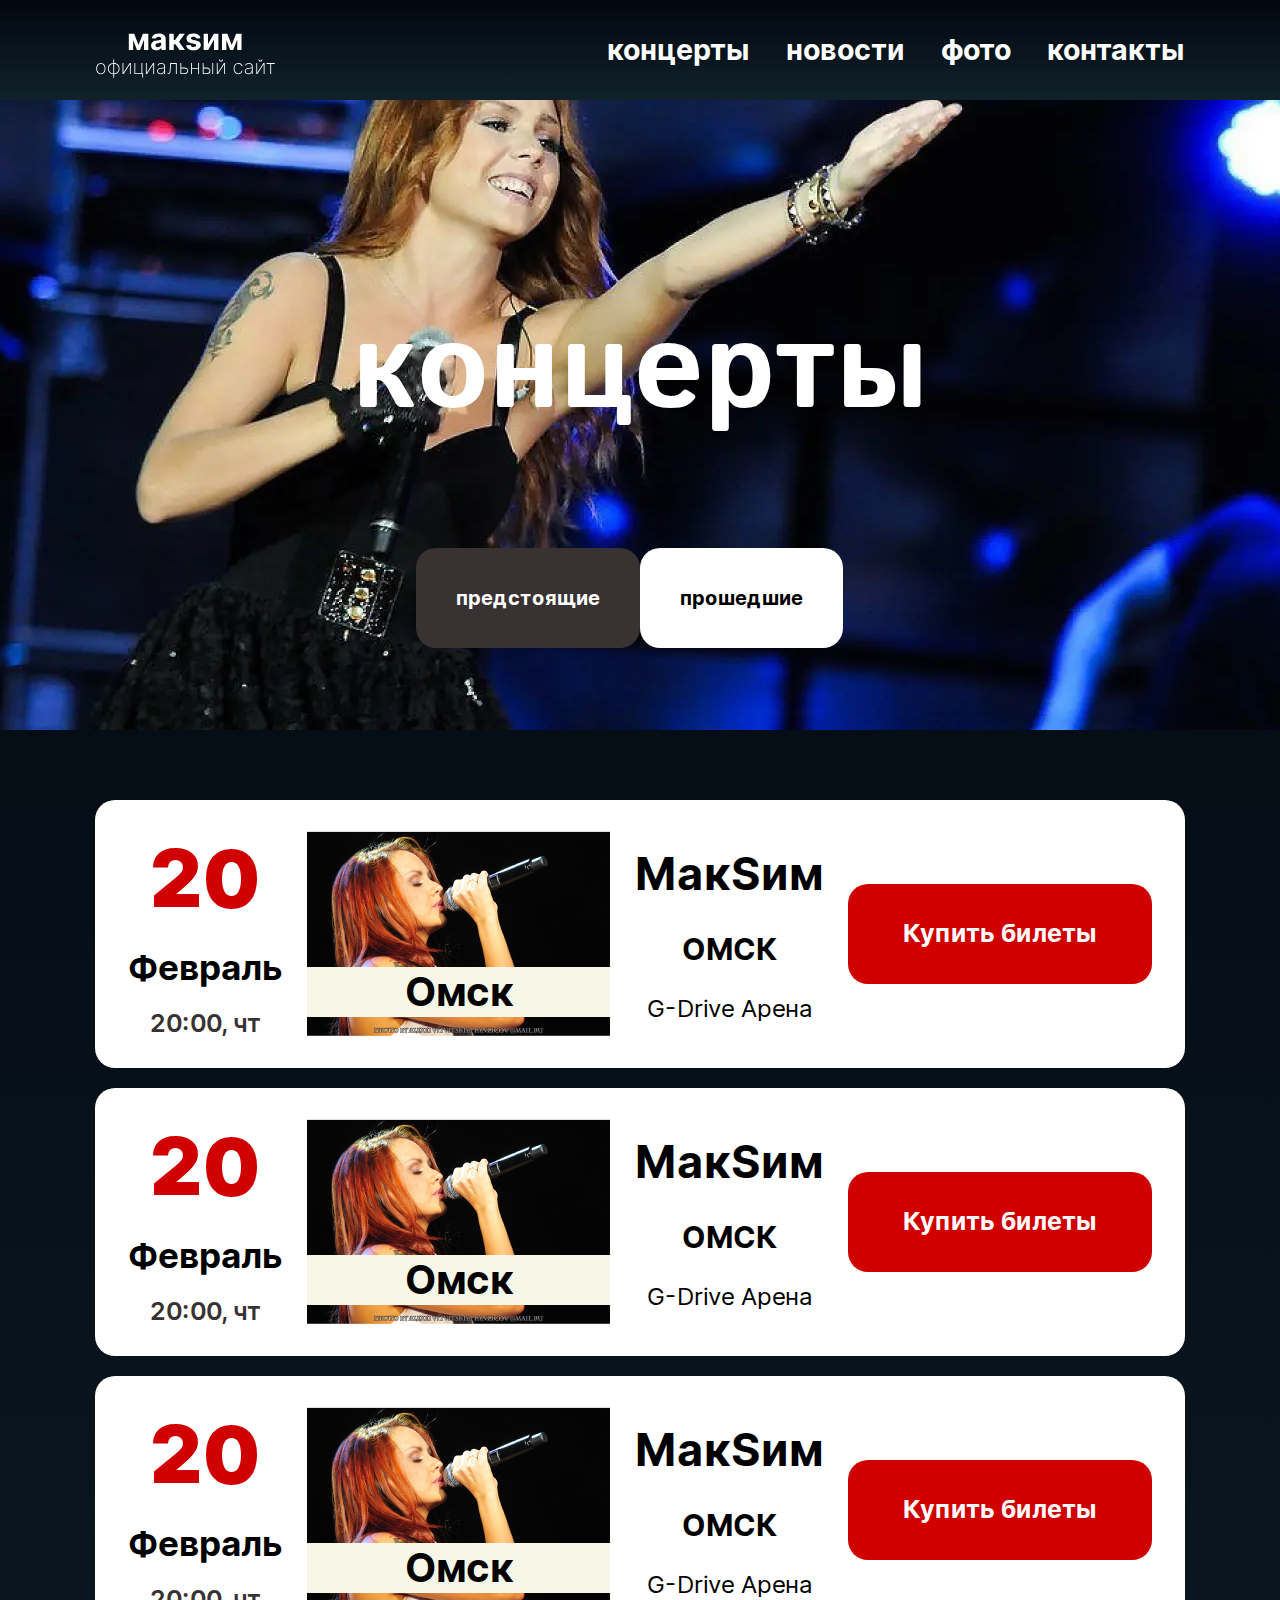
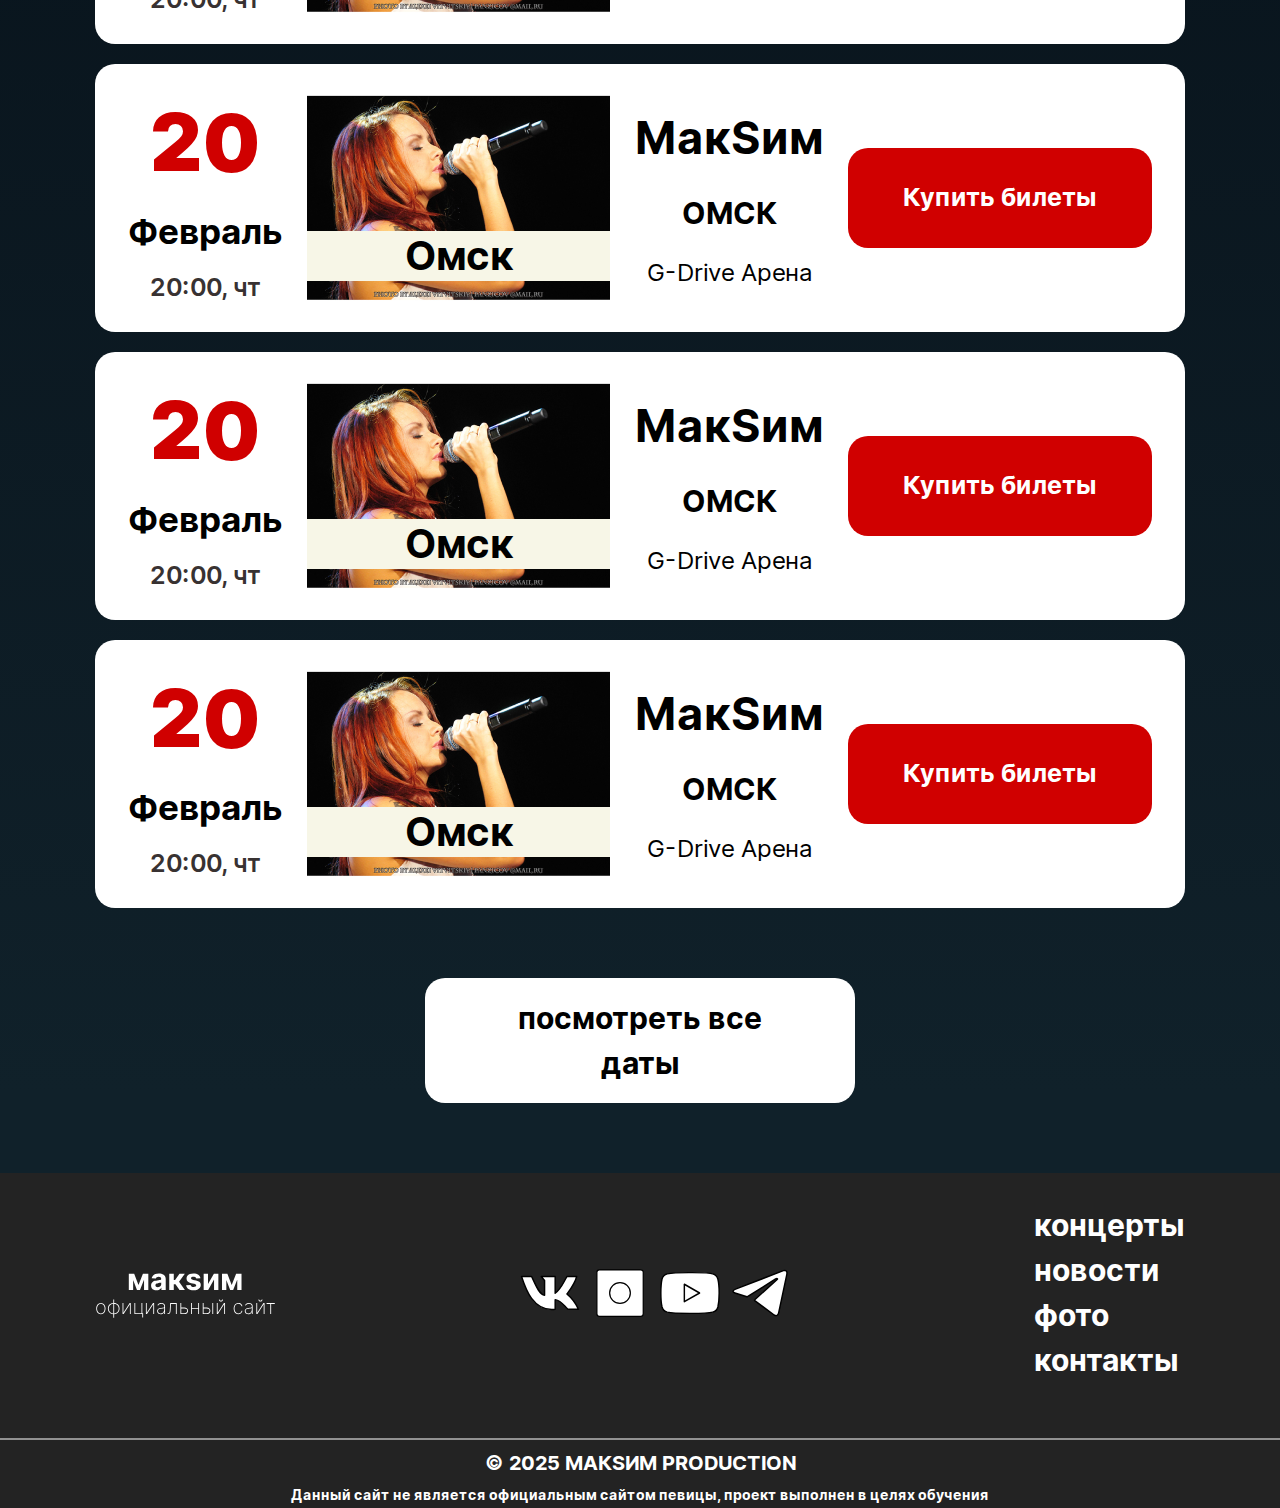
==== commit 164ee390: "some fix" ====
--- a/concerts.html
+++ b/concerts.html
@@ -194,7 +194,6 @@
                     </ul>
                 </nav>
                 <div class="footer__socials">
-                    <h3 class="footer__socials-title">социальные сети</h3>
                     <ul class="footer__list">
                         <li class="footer__item">
                             <a href="/" class="footer__link footer__link--vk">
--- a/css/main.min.css
+++ b/css/main.min.css
@@ -1 +1 @@
-:root{--container-max-width: 1090px;--container-padding-inline: 15px;--font-family: "Inter", sans-serif;--second-family: "Istok Web", sans-serif;--white: #ffffff;--black: #000000;--light-black: #383232;--red: #D00000;--light-yellow: #F7F6E7}*,*::before,*::after{box-sizing:border-box}:where(ul,ol):where([class]){padding-left:0}body,:where(blockquote,figure):where([class]){margin:0}:where(h1,h2,h3,h4,h5,h6,p,ul,ol,dl):where([class]){margin-block:0}:where(dd[class]){margin-left:0}:where(fieldset[class]){margin-left:0;padding:0;border:none}:where(ul[class]){list-style:none}p{--paragraphMarginBottom: 24px;margin-block:0}p:where(:not([class]):not(:last-child)){margin-bottom:var(--paragraphMarginBottom)}img{display:block;max-width:100%}input,textarea,select,button{font:inherit}html{height:100%;scroll-behavior:smooth}body{min-height:100%;line-height:1.5}svg *{transition-property:fill,stroke}@media(prefers-reduced-motion: reduce){*{animation-duration:.01ms !important;animation-iteration-count:1 !important;transition-duration:.01ms !important;scroll-behavior:auto !important}}body{background-color:rgba(232,186,177,.45);font-family:var(--font-family);display:flex;flex-direction:column}.button-all{max-width:430px;border:none;border-radius:20px;height:125px;padding-inline:51px;background-color:var(--white);font-weight:700;font-size:1.875rem;align-self:center;cursor:pointer;transition:scale .2s ease}.button-all:active{scale:.9}@font-face{font-family:"Inter";src:url("./../fonts/Inter-Bold.woff2") format("woff2");font-weight:bold;font-style:normal;font-display:swap}@font-face{font-family:"Inter";src:url("./../fonts/Inter-Black.woff2") format("woff2");font-weight:900;font-style:normal;font-display:swap}@font-face{font-family:"Inter";src:url("./../fonts/Inter-SemiBold.woff2") format("woff2");font-weight:600;font-style:normal;font-display:swap}@font-face{font-family:"Inter";src:url("./../fonts/Inter-Regular.woff2") format("woff2");font-weight:normal;font-style:normal;font-display:swap}@font-face{font-family:"Istok Web";src:url("./../fonts/IstokWeb-Bold.woff2") format("woff2");font-weight:bold;font-style:normal;font-display:swap}.container{max-width:calc(var(--container-max-width) + var(--container-padding-inline)*2);width:100%;margin-inline:auto;padding-inline:var(--container-padding-inline)}.visually-hidden{position:absolute;width:1px;height:1px;margin:-1px;border:0;padding:0;white-space:nowrap;-webkit-clip-path:inset(100%);clip-path:inset(100%);clip:rect(0 0 0 0);overflow:hidden}.nav__link{font-weight:700;color:var(--white);font-size:clamp(1.25rem,1.0714rem + .8929vw,1.875rem);text-decoration:none}.hero{position:relative;background-image:url("./../images/src/hero/1.png");background-repeat:no-repeat;background-size:cover;background-position:center;height:100vh;z-index:0}.hero__container{display:flex;justify-content:end;align-items:center;height:100vh}.hero__title{color:#fff;font-size:2.5rem;line-height:3.0256rem;margin-bottom:50px}.hero__title--large{color:#fff;font-size:7.8125rem;line-height:9.4375rem}.hero__button{background-color:#ff7070;color:#fff;font-weight:700;font-size:1.875rem;padding-inline:37px;min-height:90px;border:none;border-radius:30px;cursor:pointer;transition:scale .2s ease-in}.hero__button:hover{scale:1.05}.hero__button:active{scale:.9}.pages__container{max-width:1326px;margin:0 auto;padding-inline:15px;height:100vh;display:flex;justify-content:center;align-items:center}.pages__page{background-position:center;background-size:cover;background-repeat:no-repeat;min-height:100vh}.pages__link{font-family:var(--second-family);font-size:clamp(2.5rem,.9286rem + 7.8571vw,8rem);font-weight:700;color:#fff;text-decoration:none;background:linear-gradient(currentColor 0 0) bottom/var(--d, 0) 3px no-repeat;transition:.5s}.pages__link:hover{--d: 100%}.pages__page--concerts{background-image:url("../images/src/concerts/2.webp")}.pages__page--news{background-image:url("../images/src/news/3.webp")}.pages__page--photo{background-image:url("../images/src/photo/4.png")}.pages__page--contacts{background-image:url("../images/src/contacts/6.png")}.page-hero{background-repeat:no-repeat;background-position:center;background-size:cover;min-height:630px}.page-hero__content{display:flex;justify-content:center;align-items:center;min-height:630px;flex-direction:column}.page-hero__title{font-family:var(--second-family);font-size:7.6rem;font-weight:700;color:var(--white);text-align:center}.page-hero__title--concerts{margin-bottom:83px}.page-hero--concerts{background-image:url("./../images/src/page-concerts/concerts-bg.webp")}.page-hero--news{background-image:url("./../images/src/page-news/news-bg.png")}.page-hero--contacts{background-image:url("./../images/src/page-contacts/contacts-bg.png")}.page-hero--photo{background-image:url("./../images/src/page-photo/photo-bg.png")}.page-hero__buttons{position:relative}.page-hero__button{position:absolute;border-radius:20px;height:100px;border:none;font-size:1.25rem;font-weight:700;padding-inline:40px;cursor:pointer}.page-hero__button--white{left:-50%;background-color:var(--white);color:var(--black)}.page-hero__button--black{right:50%;color:var(--white);background-color:var(--light-black)}.tickets{padding-top:70px;padding-bottom:70px}.tickets__container{display:flex;flex-direction:column}.tickets__cards{display:flex;flex-direction:column;gap:20px;margin-bottom:70px}.tickets__card{display:flex;align-items:center;justify-content:space-between;background-color:var(--white);padding:30px 33px;border-radius:20px;transition:box-shadow .2s ease-in}.tickets__card:hover{box-shadow:10px -10px 5px 0px rgba(224,224,224,.75);-webkit-box-shadow:10px -10px 5px 0px rgba(224,224,224,.75);-moz-box-shadow:10px -10px 5px 0px rgba(224,224,224,.75)}.tickets__card-date{display:flex;flex-direction:column;gap:20px}.tickets__card-day{font-weight:900;line-height:6rem;color:var(--red);text-align:center;font-size:5rem}.tickets__card-month{font-size:2.1875rem;font-weight:700;line-height:2.625rem}.tickets__card-time{font-weight:600;font-size:1.5625rem;line-height:1.875rem;color:var(--light-black);text-align:center}.tickets__card-image{position:relative}.tickets__card-image::before{display:flex;justify-content:center;align-items:center;text-align:center;position:absolute;content:"Омск";width:100%;height:50px;background-color:var(--light-yellow);bottom:20px;font-size:2.5rem;font-weight:700}.tickets__card-info{display:flex;flex-direction:column;text-align:center;gap:30px}.tickets__card-name{font-size:2.8125rem;font-weight:700;line-height:3.375rem}.tickets__card-city{font-size:1.875rem;font-weight:700;line-height:2.25rem}.tickets__card-place{font-size:1.5rem;line-height:1.5rem}.tickets__card-button{cursor:pointer;height:100px;padding-inline:55px;background-color:var(--red);border:none;border-radius:20px;color:var(--white);font-size:1.5625rem;font-weight:700;transition:scale .2s ease}.tickets__button:active,.tickets__card-button:active{scale:.9}.news{padding-top:100px;padding-bottom:100px}.news__container{display:flex;flex-direction:column;gap:140px}.news__cards{display:flex;flex-wrap:wrap;align-items:center;--gap: 20px;--elements: 3;gap:var(--gap)}.news__card{display:flex;flex-direction:column;gap:10px;padding:15px 30px;border-radius:20px;position:relative;background-color:var(--white);width:calc((100% - (var(--elements) - 1)*var(--gap))/(var(--elements)));min-height:431px;transition:scale .2s ease-in,box-shadow .2s ease-in}.news__card:hover{box-shadow:10px -10px 5px 0px rgba(224,224,224,.75);-webkit-box-shadow:10px -10px 5px 0px rgba(224,224,224,.75);-moz-box-shadow:10px -10px 5px 0px rgba(224,224,224,.75)}.news__card:active{scale:.9}.news__date{font-weight:700;font-size:1.25rem}.news__image{border-radius:10px;max-width:100%;height:auto}.news__link{font-size:1rem;font-weight:700;text-decoration:none;color:var(--black)}.news__link::before{content:"";position:absolute;top:0;left:0;width:100%;height:100%}.news__description{font-size:.75rem;font-weight:400}.contacts{padding-top:70px;padding-bottom:70px}.contacts__title{font-size:2.5rem;color:var(--white);text-align:center;margin-bottom:50px}.contacts__managers{display:flex;justify-content:space-between;gap:46px;margin-bottom:100px}.contacts__manager{background-color:var(--light-black);display:flex;flex-direction:column;border:1px solid #fff;border-radius:20px;padding:40px 35px}.contacts__post{font-size:2.1875rem;font-weight:800;color:var(--white);margin-bottom:20px}.contacts__name{font-size:1.875rem;color:var(--white);margin-bottom:40px}.contacts__line{height:1px;width:100%;background-color:var(--white);margin-bottom:40px}.contacts__phone,.contacts__email{color:var(--white);text-decoration:none;font-size:1.875rem;transition:color .2s ease;background:linear-gradient(currentColor 0 0) bottom/var(--d, 0) 3px no-repeat;transition:.5s}.contacts__phone:hover,.contacts__email:hover{--d: 100%}.contacts__socials{padding:30px 40px;border:1px solid var(--white);border-radius:20px}.contacts__list{display:flex;justify-content:center;gap:20px}.contacts__list-link{border-radius:20px;display:flex;align-items:center;background-color:var(--light-black);padding:14px;min-width:250px;color:var(--white);gap:20px;text-decoration:none;font-weight:700;font-size:1.5625rem;transition:color .2s ease}.contacts__list-link svg path{transition:stroke .2s ease,fill .2s ease}.contacts__list-link--vk:hover{color:#4646ff}.contacts__list-link--vk:hover svg path{stroke:#fff;fill:#4646ff}.contacts__list-link--instagram:hover{color:#cc51cc}.contacts__list-link--instagram:hover svg path{stroke:#fff;fill:#cc51cc}.contacts__list-link--youtube:hover{color:var(--red)}.contacts__list-link--youtube:hover svg path{stroke:#fff;fill:var(--red)}.contacts__list-link--telegram:hover{color:#00a2ff}.contacts__list-link--telegram:hover svg path{stroke:#fff;fill:#00a2ff}.photo{padding-top:70px;padding-bottom:70px}.photo__container{display:flex;flex-direction:column;max-width:1005px}.photo__grid{display:grid;grid-template-columns:1fr 1fr;-moz-column-gap:25px;column-gap:25px;row-gap:40px;justify-items:center;margin-bottom:70px}.photo__image:nth-child(3n){grid-column:span 2;width:100%}.photo__button{align-self:center}.header{position:sticky;top:0;padding-top:21px;padding-bottom:21px;background:linear-gradient(180deg, rgb(2, 8, 16) 6%, rgb(16, 33, 42) 97%);z-index:1}.header--transparent{background:rgba(0,0,0,0)}.header--scroll{background:linear-gradient(180deg, rgb(2, 8, 16) 6%, rgb(16, 33, 42) 97%)}.header__container{display:flex;justify-content:space-between;align-items:center}@media(max-width: 768px){.header__nav{position:absolute;right:0;top:-100vh;height:100vh;background:linear-gradient(180deg, rgb(2, 8, 16) 6%, rgb(16, 33, 42) 97%);width:100%;transition:transform .3s ease;z-index:2}}.header__nav-list{display:flex;align-items:center;gap:36px}@media(max-width: 768px){.header__nav-list{gap:10px;justify-content:center;height:100vh;flex-direction:column}}.header__nav-item{width:100%}.header__nav-link{text-align:center;display:block;color:#fff;text-decoration:none;font-size:clamp(1.25rem,1.0714rem + .8929vw,1.875rem)}@media(max-width: 768px){.header__nav-link{padding:10px}}.header__button{display:none;position:relative;z-index:3;width:40px;height:40px;border:none;outline:none;background-color:rgba(0,0,0,0)}.header__button span{position:absolute;display:block;width:100%;background-color:var(--white);height:3px;transition:transform .3s ease-in}.header__button span:nth-child(1){transform:translateY(-10px)}.header__button span:nth-child(3){transform:translateY(10px)}@media(max-width: 768px){.header__button{display:block;padding:2px}}.header.open .header__button span:nth-child(1){transform:rotate(45deg)}.header.open .header__button span:nth-child(2){transform:rotate(-45deg)}.header.open .header__button span:nth-child(3){transform:rotate(-45deg)}.header.open .header__nav{transform:translateY(100%)}.main{flex-grow:1;background:linear-gradient(180deg, rgb(2, 8, 16) 6%, rgb(16, 33, 42) 97%)}.main--homepage{margin-top:-100px}.footer{background-color:#232323;padding-top:30px}.footer__wrapper{display:flex;justify-content:space-between;padding-bottom:55px}.footer__logo{align-self:center}.footer__nav{order:3}.footer__nav-list{display:flex;flex-direction:column;gap:0}.footer__nav-link{font-size:1.875rem}.footer__list{display:flex;align-items:center}.footer__socials{align-self:center}.footer__socials-title{color:#fff;font-size:1.875rem;font-weight:700;color:var(--white)}.footer__link{display:flex;background-repeat:no-repeat;background-size:contain;background-position:center;width:70px;height:70px;justify-content:center;align-items:center;transition:scale .2s ease,stroke .2s ease}.footer__link:hover{scale:1.1}.footer__link--vk:hover svg path{stroke:#fff;fill:#4646ff}.footer__link--ig:hover svg path{stroke:#fff;fill:#b948ff}.footer__link--yt:hover svg path{stroke:#fff;fill:red}.footer__link--tg:hover svg path{stroke:#fff;fill:#00a2ff}.footer__text{padding-top:10px;display:block;text-align:center;font-weight:700;font-size:1.25rem;color:#fff;position:relative}.footer__text::before{content:"";height:1px;width:100vw;top:0;left:50%;right:50%;transform:translate(-50%, 50%);background-color:#fff;position:absolute}.footer__text span{font-size:.875rem}+:root{--container-max-width: 1090px;--container-padding-inline: 15px;--font-family: "Inter", sans-serif;--second-family: "Istok Web", sans-serif;--white: #ffffff;--black: #000000;--light-black: #383232;--red: #D00000;--light-yellow: #F7F6E7}*,*::before,*::after{box-sizing:border-box}:where(ul,ol):where([class]){padding-left:0}body,:where(blockquote,figure):where([class]){margin:0}:where(h1,h2,h3,h4,h5,h6,p,ul,ol,dl):where([class]){margin-block:0}:where(dd[class]){margin-left:0}:where(fieldset[class]){margin-left:0;padding:0;border:none}:where(ul[class]){list-style:none}p{--paragraphMarginBottom: 24px;margin-block:0}p:where(:not([class]):not(:last-child)){margin-bottom:var(--paragraphMarginBottom)}img{display:block;max-width:100%}input,textarea,select,button{font:inherit}html{height:100%;scroll-behavior:smooth}body{min-height:100%;line-height:1.5}svg *{transition-property:fill,stroke}@media(prefers-reduced-motion: reduce){*{animation-duration:.01ms !important;animation-iteration-count:1 !important;transition-duration:.01ms !important;scroll-behavior:auto !important}}body{background-color:rgba(232,186,177,.45);font-family:var(--font-family);display:flex;flex-direction:column}.button-all{max-width:430px;border:none;border-radius:20px;height:125px;padding-inline:51px;background-color:var(--white);font-weight:700;font-size:1.875rem;align-self:center;cursor:pointer;transition:scale .2s ease}.button-all:active{scale:.9}@font-face{font-family:"Inter";src:url("./../fonts/Inter-Bold.woff2") format("woff2");font-weight:bold;font-style:normal;font-display:swap}@font-face{font-family:"Inter";src:url("./../fonts/Inter-Black.woff2") format("woff2");font-weight:900;font-style:normal;font-display:swap}@font-face{font-family:"Inter";src:url("./../fonts/Inter-SemiBold.woff2") format("woff2");font-weight:600;font-style:normal;font-display:swap}@font-face{font-family:"Inter";src:url("./../fonts/Inter-Regular.woff2") format("woff2");font-weight:normal;font-style:normal;font-display:swap}@font-face{font-family:"Istok Web";src:url("./../fonts/IstokWeb-Bold.woff2") format("woff2");font-weight:bold;font-style:normal;font-display:swap}.container{max-width:calc(var(--container-max-width) + var(--container-padding-inline)*2);width:100%;margin-inline:auto;padding-inline:var(--container-padding-inline)}.visually-hidden{position:absolute;width:1px;height:1px;margin:-1px;border:0;padding:0;white-space:nowrap;-webkit-clip-path:inset(100%);clip-path:inset(100%);clip:rect(0 0 0 0);overflow:hidden}.nav__link{font-weight:700;color:var(--white);font-size:clamp(1.25rem,1.0714rem + .8929vw,1.875rem);text-decoration:none}.hero{position:relative;background-image:url("./../images/src/hero/1.png");background-repeat:no-repeat;background-size:cover;background-position:center;height:100vh;z-index:0}.hero__container{display:flex;justify-content:end;align-items:center;height:100vh}.hero__title{color:#fff;font-size:clamp(1.25rem,.8929rem + 1.7857vw,2.5rem);margin-bottom:50px}.hero__title--large{color:#fff;font-size:clamp(2.25rem,.6071rem + 8.2143vw,8rem)}.hero__button{background-color:#ff7070;color:#fff;font-weight:700;font-size:clamp(.9375rem,.6696rem + 1.3393vw,1.875rem);padding-inline:37px;min-height:90px;border:none;border-radius:30px;cursor:pointer;transition:scale .2s ease-in}.hero__button:hover{scale:1.05}.hero__button:active{scale:.9}.pages__container{max-width:1326px;margin:0 auto;padding-inline:15px;height:100vh;display:flex;justify-content:center;align-items:center}.pages__page{background-position:center;background-size:cover;background-repeat:no-repeat;min-height:100vh}.pages__link{font-family:var(--second-family);font-size:clamp(2.5rem,.9286rem + 7.8571vw,8rem);font-weight:700;color:#fff;text-decoration:none;background:linear-gradient(currentColor 0 0) bottom/var(--d, 0) 3px no-repeat;transition:.5s}.pages__link:hover{--d: 100%}.pages__page--concerts{background-image:url("../images/src/concerts/2.webp")}.pages__page--news{background-image:url("../images/src/news/3.webp")}.pages__page--photo{background-image:url("../images/src/photo/4.png")}.pages__page--contacts{background-image:url("../images/src/contacts/6.png")}.page-hero{background-repeat:no-repeat;background-position:center;background-size:cover;min-height:630px}.page-hero__content{display:flex;justify-content:center;align-items:center;min-height:630px;flex-direction:column}.page-hero__title{font-family:var(--second-family);font-size:7.6rem;font-weight:700;color:var(--white);text-align:center}.page-hero__title--concerts{margin-bottom:83px}.page-hero--concerts{background-image:url("./../images/src/page-concerts/concerts-bg.webp")}.page-hero--news{background-image:url("./../images/src/page-news/news-bg.png")}.page-hero--contacts{background-image:url("./../images/src/page-contacts/contacts-bg.png")}.page-hero--photo{background-image:url("./../images/src/page-photo/photo-bg.png")}.page-hero__buttons{position:relative}.page-hero__button{position:absolute;border-radius:20px;height:100px;border:none;font-size:1.25rem;font-weight:700;padding-inline:40px;cursor:pointer}.page-hero__button--white{left:-50%;background-color:var(--white);color:var(--black)}.page-hero__button--black{right:50%;color:var(--white);background-color:var(--light-black)}.tickets{padding-top:70px;padding-bottom:70px}.tickets__container{display:flex;flex-direction:column}.tickets__cards{display:flex;flex-direction:column;gap:20px;margin-bottom:70px}.tickets__card{display:flex;align-items:center;justify-content:space-between;background-color:var(--white);padding:30px 33px;border-radius:20px;transition:box-shadow .2s ease-in}.tickets__card:hover{box-shadow:10px -10px 5px 0px rgba(224,224,224,.75);-webkit-box-shadow:10px -10px 5px 0px rgba(224,224,224,.75);-moz-box-shadow:10px -10px 5px 0px rgba(224,224,224,.75)}.tickets__card-date{display:flex;flex-direction:column;gap:20px}.tickets__card-day{font-weight:900;line-height:6rem;color:var(--red);text-align:center;font-size:5rem}.tickets__card-month{font-size:2.1875rem;font-weight:700;line-height:2.625rem}.tickets__card-time{font-weight:600;font-size:1.5625rem;line-height:1.875rem;color:var(--light-black);text-align:center}.tickets__card-image{position:relative}.tickets__card-image::before{display:flex;justify-content:center;align-items:center;text-align:center;position:absolute;content:"Омск";width:100%;height:50px;background-color:var(--light-yellow);bottom:20px;font-size:2.5rem;font-weight:700}.tickets__card-info{display:flex;flex-direction:column;text-align:center;gap:30px}.tickets__card-name{font-size:2.8125rem;font-weight:700;line-height:3.375rem}.tickets__card-city{font-size:1.875rem;font-weight:700;line-height:2.25rem}.tickets__card-place{font-size:1.5rem;line-height:1.5rem}.tickets__card-button{cursor:pointer;height:100px;padding-inline:55px;background-color:var(--red);border:none;border-radius:20px;color:var(--white);font-size:1.5625rem;font-weight:700;transition:scale .2s ease}.tickets__button:active,.tickets__card-button:active{scale:.9}.news{padding-top:100px;padding-bottom:100px}.news__container{display:flex;flex-direction:column;gap:140px}.news__cards{display:flex;flex-wrap:wrap;align-items:center;--gap: 20px;--elements: 3;gap:var(--gap)}.news__card{display:flex;flex-direction:column;gap:10px;padding:15px 30px;border-radius:20px;position:relative;background-color:var(--white);width:calc((100% - (var(--elements) - 1)*var(--gap))/(var(--elements)));min-height:431px;transition:scale .2s ease-in,box-shadow .2s ease-in}.news__card:hover{box-shadow:10px -10px 5px 0px rgba(224,224,224,.75);-webkit-box-shadow:10px -10px 5px 0px rgba(224,224,224,.75);-moz-box-shadow:10px -10px 5px 0px rgba(224,224,224,.75)}.news__card:active{scale:.9}.news__date{font-weight:700;font-size:1.25rem}.news__image{border-radius:10px;max-width:100%;height:auto}.news__link{font-size:1rem;font-weight:700;text-decoration:none;color:var(--black)}.news__link::before{content:"";position:absolute;top:0;left:0;width:100%;height:100%}.news__description{font-size:.75rem;font-weight:400}.contacts{padding-top:70px;padding-bottom:70px}.contacts__title{font-size:2.5rem;color:var(--white);text-align:center;margin-bottom:50px}.contacts__managers{display:flex;justify-content:space-between;gap:46px;margin-bottom:100px}.contacts__manager{background-color:var(--light-black);display:flex;flex-direction:column;border:1px solid #fff;border-radius:20px;padding:40px 35px}.contacts__post{font-size:2.1875rem;font-weight:800;color:var(--white);margin-bottom:20px}.contacts__name{font-size:1.875rem;color:var(--white);margin-bottom:40px}.contacts__line{height:1px;width:100%;background-color:var(--white);margin-bottom:40px}.contacts__phone,.contacts__email{color:var(--white);text-decoration:none;font-size:1.875rem;transition:color .2s ease;background:linear-gradient(currentColor 0 0) bottom/var(--d, 0) 3px no-repeat;transition:.5s}.contacts__phone:hover,.contacts__email:hover{--d: 100%}.contacts__socials{padding:30px 40px;border:1px solid var(--white);border-radius:20px}.contacts__list{display:flex;justify-content:center;gap:20px}.contacts__list-link{border-radius:20px;display:flex;align-items:center;background-color:var(--light-black);padding:14px;min-width:250px;color:var(--white);gap:20px;text-decoration:none;font-weight:700;font-size:1.5625rem;transition:color .2s ease}.contacts__list-link svg path{transition:stroke .2s ease,fill .2s ease}.contacts__list-link--vk:hover{color:#4646ff}.contacts__list-link--vk:hover svg path{stroke:#fff;fill:#4646ff}.contacts__list-link--instagram:hover{color:#cc51cc}.contacts__list-link--instagram:hover svg path{stroke:#fff;fill:#cc51cc}.contacts__list-link--youtube:hover{color:var(--red)}.contacts__list-link--youtube:hover svg path{stroke:#fff;fill:var(--red)}.contacts__list-link--telegram:hover{color:#00a2ff}.contacts__list-link--telegram:hover svg path{stroke:#fff;fill:#00a2ff}.photo{padding-top:70px;padding-bottom:70px}.photo__container{display:flex;flex-direction:column;max-width:1005px}.photo__grid{display:grid;grid-template-columns:1fr 1fr;-moz-column-gap:25px;column-gap:25px;row-gap:40px;justify-items:center;margin-bottom:70px}.photo__image:nth-child(3n){grid-column:span 2;width:100%}.photo__button{align-self:center}.header{position:sticky;top:0;padding-top:21px;padding-bottom:21px;background:linear-gradient(180deg, rgb(2, 8, 16) 6%, rgb(16, 33, 42) 97%);z-index:1}.header--transparent{background:rgba(0,0,0,0)}.header--scroll{background:linear-gradient(180deg, rgb(2, 8, 16) 6%, rgb(16, 33, 42) 97%)}.header__container{display:flex;justify-content:space-between;align-items:center}@media(max-width: 768px){.header__nav{position:absolute;right:0;top:-100vh;height:100vh;background:linear-gradient(180deg, rgb(2, 8, 16) 6%, rgb(16, 33, 42) 97%);width:100%;transition:transform .3s ease;z-index:2}}.header__nav-list{display:flex;align-items:center;gap:36px}@media(max-width: 768px){.header__nav-list{gap:10px;justify-content:center;height:100vh;flex-direction:column}}.header__nav-item{width:100%}.header__nav-link{text-align:center;display:block;color:#fff;text-decoration:none;font-size:clamp(1.25rem,1.0714rem + .8929vw,1.875rem)}@media(max-width: 768px){.header__nav-link{padding:10px}}.header__button{display:none;position:relative;z-index:3;width:40px;height:40px;border:none;outline:none;background-color:rgba(0,0,0,0)}.header__button span{position:absolute;display:block;width:100%;background-color:var(--white);height:3px;transition:transform .3s ease-in}.header__button span:nth-child(1){transform:translateY(-10px)}.header__button span:nth-child(3){transform:translateY(10px)}@media(max-width: 768px){.header__button{display:block;padding:2px}}.header.open .header__button span:nth-child(1){transform:rotate(45deg)}.header.open .header__button span:nth-child(2){transform:rotate(-45deg)}.header.open .header__button span:nth-child(3){transform:rotate(-45deg)}.header.open .header__nav{transform:translateY(100%)}.main{flex-grow:1;background:linear-gradient(180deg, rgb(2, 8, 16) 6%, rgb(16, 33, 42) 97%)}.main--homepage{margin-top:-100px}.footer{background-color:#232323;padding-top:30px}.footer__wrapper{display:flex;justify-content:space-between;padding-bottom:55px}@media(max-width: 768px){.footer__wrapper{flex-direction:column;gap:30px}}.footer__logo{align-self:center}.footer__nav{order:3}.footer__nav-list{display:flex;flex-direction:column;gap:0}@media(max-width: 768px){.footer__nav-list{align-items:center;gap:20px}}.footer__nav-link{font-size:1.875rem}@media(max-width: 768px){.footer__nav-link{font-weight:400}}.footer__list{display:flex;align-items:center}.footer__socials{align-self:center}@media(max-width: 768px){.footer__socials{order:3}}.footer__socials-title{color:#fff;font-size:1.875rem;font-weight:700;color:var(--white)}.footer__link{display:flex;background-repeat:no-repeat;background-size:contain;background-position:center;width:70px;height:70px;justify-content:center;align-items:center;transition:scale .2s ease,stroke .2s ease}.footer__link:hover{scale:1.1}.footer__link--vk:hover svg path{stroke:#fff;fill:#4646ff}.footer__link--ig:hover svg path{stroke:#fff;fill:#b948ff}.footer__link--yt:hover svg path{stroke:#fff;fill:red}.footer__link--tg:hover svg path{stroke:#fff;fill:#00a2ff}.footer__text{padding-top:10px;display:block;text-align:center;font-weight:700;font-size:1.25rem;color:#fff;position:relative}.footer__text::before{content:"";height:1px;width:100vw;top:0;left:50%;right:50%;transform:translate(-50%, 50%);background-color:#fff;position:absolute}.footer__text span{font-size:.875rem}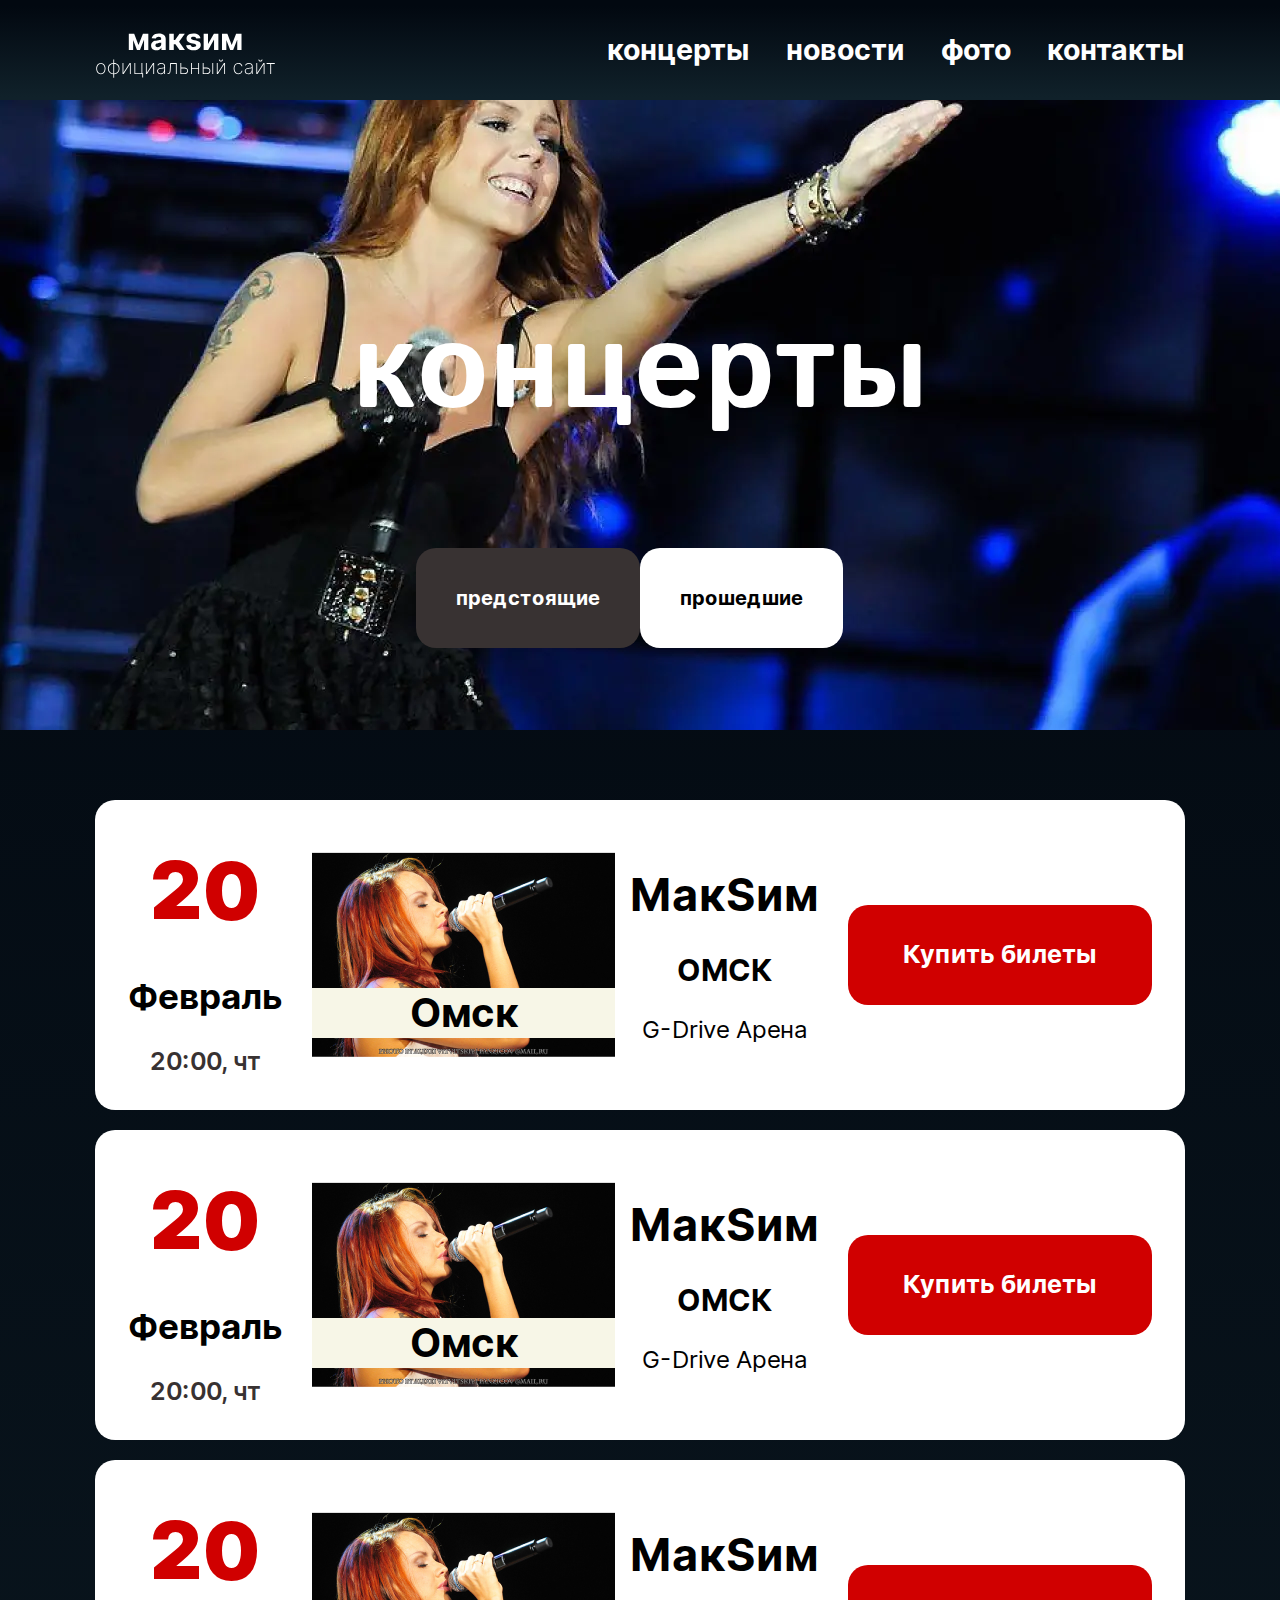
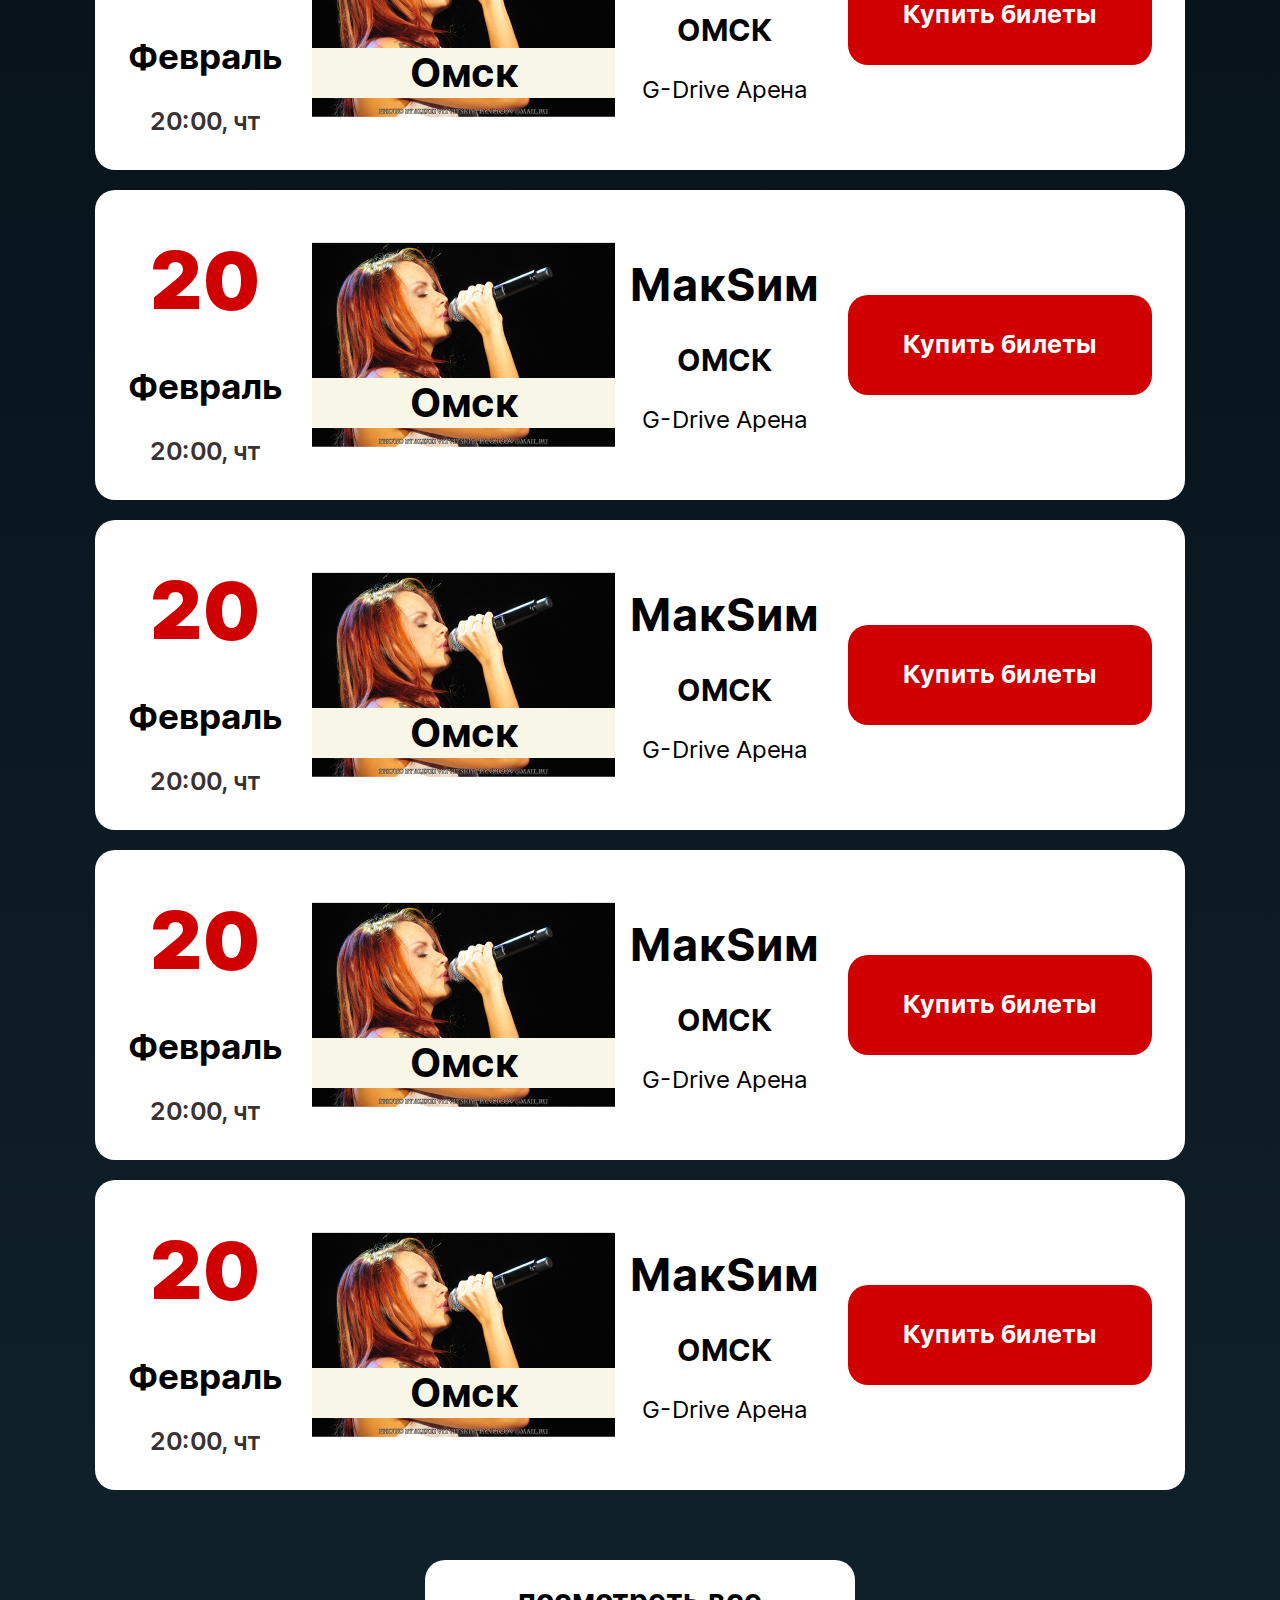
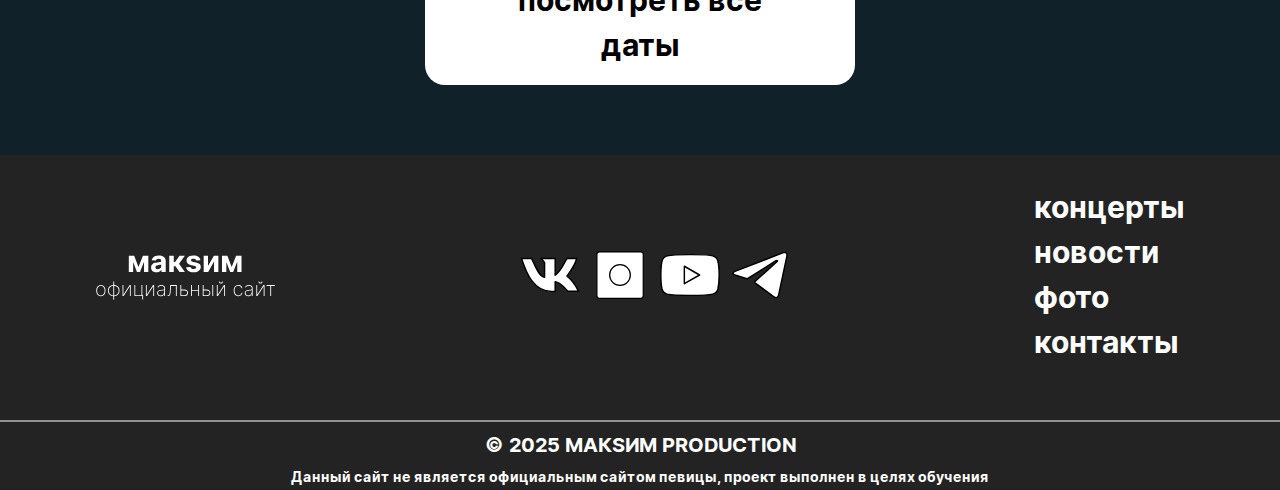
==== commit a6928d14: "fix tickets cards" ====
--- a/concerts.html
+++ b/concerts.html
@@ -57,104 +57,136 @@
                             <span class="tickets__card-month">Февраль</span>
                             <span class="tickets__card-time">20:00, чт</span>
                         </div>
-                        <div class="tickets__card-image">
-                            <img src="./images/src/page-concerts/events/event-image.png" alt="event cover image">
-                        </div>
-                        <div class="tickets__card-info">
-                            <span class="tickets__card-name">МакSим</span>
-                            <span class="tickets__card-city">ОМСК</span>
-                            <span class="tickets__card-place">G-Drive Арена</span>
-                        </div>
-                        <button class="tickets__card-button">
-                            Купить билеты
-                        </button>
-                    </div>
-                    <div class="tickets__card">
-                        <div class="tickets__card-date">
-                            <span class="tickets__card-day">20</span>
-                            <span class="tickets__card-month">Февраль</span>
-                            <span class="tickets__card-time">20:00, чт</span>
-                        </div>
-                        <div class="tickets__card-image">
-                            <img src="./images/src/page-concerts/events/event-image.png" alt="event cover image">
-                        </div>
-                        <div class="tickets__card-info">
-                            <span class="tickets__card-name">МакSим</span>
-                            <span class="tickets__card-city">ОМСК</span>
-                            <span class="tickets__card-place">G-Drive Арена</span>
-                        </div>
-                        <button class="tickets__card-button">
-                            Купить билеты
-                        </button>
-                    </div>
-                    <div class="tickets__card">
-                        <div class="tickets__card-date">
-                            <span class="tickets__card-day">20</span>
-                            <span class="tickets__card-month">Февраль</span>
-                            <span class="tickets__card-time">20:00, чт</span>
-                        </div>
-                        <div class="tickets__card-image">
-                            <img src="./images/src/page-concerts/events/event-image.png" alt="event cover image">
-                        </div>
-                        <div class="tickets__card-info">
-                            <span class="tickets__card-name">МакSим</span>
-                            <span class="tickets__card-city">ОМСК</span>
-                            <span class="tickets__card-place">G-Drive Арена</span>
-                        </div>
-                        <button class="tickets__card-button">
-                            Купить билеты
-                        </button>
-                    </div>
-                    <div class="tickets__card">
-                        <div class="tickets__card-date">
-                            <span class="tickets__card-day">20</span>
-                            <span class="tickets__card-month">Февраль</span>
-                            <span class="tickets__card-time">20:00, чт</span>
-                        </div>
-                        <div class="tickets__card-image">
-                            <img src="./images/src/page-concerts/events/event-image.png" alt="event cover image">
-                        </div>
-                        <div class="tickets__card-info">
-                            <span class="tickets__card-name">МакSим</span>
-                            <span class="tickets__card-city">ОМСК</span>
-                            <span class="tickets__card-place">G-Drive Арена</span>
-                        </div>
-                        <button class="tickets__card-button">
-                            Купить билеты
-                        </button>
-                    </div>
-                    <div class="tickets__card">
-                        <div class="tickets__card-date">
-                            <span class="tickets__card-day">20</span>
-                            <span class="tickets__card-month">Февраль</span>
-                            <span class="tickets__card-time">20:00, чт</span>
-                        </div>
-                        <div class="tickets__card-image">
-                            <img src="./images/src/page-concerts/events/event-image.png" alt="event cover image">
-                        </div>
-                        <div class="tickets__card-info">
-                            <span class="tickets__card-name">МакSим</span>
-                            <span class="tickets__card-city">ОМСК</span>
-                            <span class="tickets__card-place">G-Drive Арена</span>
-                        </div>
-                        <button class="tickets__card-button">
-                            Купить билеты
-                        </button>
-                    </div>
-                    <div class="tickets__card">
-                        <div class="tickets__card-date">
-                            <span class="tickets__card-day">20</span>
-                            <span class="tickets__card-month">Февраль</span>
-                            <span class="tickets__card-time">20:00, чт</span>
-                        </div>
-                        <div class="tickets__card-image">
-                            <img src="./images/src/page-concerts/events/event-image.png" alt="event cover image">
-                        </div>
-                        <div class="tickets__card-info">
-                            <span class="tickets__card-name">МакSим</span>
-                            <span class="tickets__card-city">ОМСК</span>
-                            <span class="tickets__card-place">G-Drive Арена</span>
-                        </div>
+                        <div class="tickets__card-line"></div>
+                        <div class="tickets__card-image">
+                            <img src="./images/src/page-concerts/events/event-image.png" alt="event cover image">
+                        </div>
+                        <div class="tickets__card-info">
+                            <span class="tickets__card-name">МакSим</span>
+                            <span class="tickets__card-city">ОМСК</span>
+                            <span class="tickets__card-place">G-Drive Арена</span>
+                        </div>
+                        <div class="tickets__card-line"></div>
+                        <button class="tickets__card-button">
+                            Купить билеты
+                        </button>
+                    </div>
+                    <div class="tickets__card">
+                        <div class="tickets__card-date">
+                            <span class="tickets__card-day">20</span>
+                            <span class="tickets__card-month">Февраль</span>
+                            <span class="tickets__card-time">20:00, чт</span>
+                        </div>
+                        <div class="tickets__card-line"></div>
+                        <div class="tickets__card-image">
+                            <img src="./images/src/page-concerts/events/event-image.png" alt="event cover image">
+                        </div>
+                        <div class="tickets__card-info">
+                            <span class="tickets__card-name">МакSим</span>
+                            <span class="tickets__card-city">ОМСК</span>
+                            <span class="tickets__card-place">G-Drive Арена</span>
+                        </div>
+                        <div class="tickets__card-line"></div>
+                        <button class="tickets__card-button">
+                            Купить билеты
+                        </button>
+                    </div>
+                    <div class="tickets__card">
+                        <div class="tickets__card-date">
+                            <span class="tickets__card-day">20</span>
+                            <span class="tickets__card-month">Февраль</span>
+                            <span class="tickets__card-time">20:00, чт</span>
+                        </div>
+                        <div class="tickets__card-line"></div>
+                        <div class="tickets__card-image">
+                            <img src="./images/src/page-concerts/events/event-image.png" alt="event cover image">
+                        </div>
+                        <div class="tickets__card-info">
+                            <span class="tickets__card-name">МакSим</span>
+                            <span class="tickets__card-city">ОМСК</span>
+                            <span class="tickets__card-place">G-Drive Арена</span>
+                        </div>
+                        <div class="tickets__card-line"></div>
+                        <button class="tickets__card-button">
+                            Купить билеты
+                        </button>
+                    </div>
+                    <div class="tickets__card">
+                        <div class="tickets__card-date">
+                            <span class="tickets__card-day">20</span>
+                            <span class="tickets__card-month">Февраль</span>
+                            <span class="tickets__card-time">20:00, чт</span>
+                        </div>
+                        <div class="tickets__card-line"></div>
+                        <div class="tickets__card-image">
+                            <img src="./images/src/page-concerts/events/event-image.png" alt="event cover image">
+                        </div>
+                        <div class="tickets__card-info">
+                            <span class="tickets__card-name">МакSим</span>
+                            <span class="tickets__card-city">ОМСК</span>
+                            <span class="tickets__card-place">G-Drive Арена</span>
+                        </div>
+                        <div class="tickets__card-line"></div>
+                        <button class="tickets__card-button">
+                            Купить билеты
+                        </button>
+                    </div>
+                    <div class="tickets__card">
+                        <div class="tickets__card-date">
+                            <span class="tickets__card-day">20</span>
+                            <span class="tickets__card-month">Февраль</span>
+                            <span class="tickets__card-time">20:00, чт</span>
+                        </div>
+                        <div class="tickets__card-line"></div>
+                        <div class="tickets__card-image">
+                            <img src="./images/src/page-concerts/events/event-image.png" alt="event cover image">
+                        </div>
+                        <div class="tickets__card-info">
+                            <span class="tickets__card-name">МакSим</span>
+                            <span class="tickets__card-city">ОМСК</span>
+                            <span class="tickets__card-place">G-Drive Арена</span>
+                        </div>
+                        <div class="tickets__card-line"></div>
+                        <button class="tickets__card-button">
+                            Купить билеты
+                        </button>
+                    </div>
+                    <div class="tickets__card">
+                        <div class="tickets__card-date">
+                            <span class="tickets__card-day">20</span>
+                            <span class="tickets__card-month">Февраль</span>
+                            <span class="tickets__card-time">20:00, чт</span>
+                        </div>
+                        <div class="tickets__card-line"></div>
+                        <div class="tickets__card-image">
+                            <img src="./images/src/page-concerts/events/event-image.png" alt="event cover image">
+                        </div>
+                        <div class="tickets__card-info">
+                            <span class="tickets__card-name">МакSим</span>
+                            <span class="tickets__card-city">ОМСК</span>
+                            <span class="tickets__card-place">G-Drive Арена</span>
+                        </div>
+                        <div class="tickets__card-line"></div>
+                        <button class="tickets__card-button">
+                            Купить билеты
+                        </button>
+                    </div>
+                    <div class="tickets__card">
+                        <div class="tickets__card-date">
+                            <span class="tickets__card-day">20</span>
+                            <span class="tickets__card-month">Февраль</span>
+                            <span class="tickets__card-time">20:00, чт</span>
+                        </div>
+                        <div class="tickets__card-line"></div>
+                        <div class="tickets__card-image">
+                            <img src="./images/src/page-concerts/events/event-image.png" alt="event cover image">
+                        </div>
+                        <div class="tickets__card-info">
+                            <span class="tickets__card-name">МакSим</span>
+                            <span class="tickets__card-city">ОМСК</span>
+                            <span class="tickets__card-place">G-Drive Арена</span>
+                        </div>
+                        <div class="tickets__card-line"></div>
                         <button class="tickets__card-button">
                             Купить билеты
                         </button>
--- a/css/main.min.css
+++ b/css/main.min.css
@@ -1 +1 @@
-:root{--container-max-width: 1090px;--container-padding-inline: 15px;--font-family: "Inter", sans-serif;--second-family: "Istok Web", sans-serif;--white: #ffffff;--black: #000000;--light-black: #383232;--red: #D00000;--light-yellow: #F7F6E7}*,*::before,*::after{box-sizing:border-box}:where(ul,ol):where([class]){padding-left:0}body,:where(blockquote,figure):where([class]){margin:0}:where(h1,h2,h3,h4,h5,h6,p,ul,ol,dl):where([class]){margin-block:0}:where(dd[class]){margin-left:0}:where(fieldset[class]){margin-left:0;padding:0;border:none}:where(ul[class]){list-style:none}p{--paragraphMarginBottom: 24px;margin-block:0}p:where(:not([class]):not(:last-child)){margin-bottom:var(--paragraphMarginBottom)}img{display:block;max-width:100%}input,textarea,select,button{font:inherit}html{height:100%;scroll-behavior:smooth}body{min-height:100%;line-height:1.5}svg *{transition-property:fill,stroke}@media(prefers-reduced-motion: reduce){*{animation-duration:.01ms !important;animation-iteration-count:1 !important;transition-duration:.01ms !important;scroll-behavior:auto !important}}body{background-color:rgba(232,186,177,.45);font-family:var(--font-family);display:flex;flex-direction:column}.button-all{max-width:430px;border:none;border-radius:20px;height:125px;padding-inline:51px;background-color:var(--white);font-weight:700;font-size:1.875rem;align-self:center;cursor:pointer;transition:scale .2s ease}.button-all:active{scale:.9}@font-face{font-family:"Inter";src:url("./../fonts/Inter-Bold.woff2") format("woff2");font-weight:bold;font-style:normal;font-display:swap}@font-face{font-family:"Inter";src:url("./../fonts/Inter-Black.woff2") format("woff2");font-weight:900;font-style:normal;font-display:swap}@font-face{font-family:"Inter";src:url("./../fonts/Inter-SemiBold.woff2") format("woff2");font-weight:600;font-style:normal;font-display:swap}@font-face{font-family:"Inter";src:url("./../fonts/Inter-Regular.woff2") format("woff2");font-weight:normal;font-style:normal;font-display:swap}@font-face{font-family:"Istok Web";src:url("./../fonts/IstokWeb-Bold.woff2") format("woff2");font-weight:bold;font-style:normal;font-display:swap}.container{max-width:calc(var(--container-max-width) + var(--container-padding-inline)*2);width:100%;margin-inline:auto;padding-inline:var(--container-padding-inline)}.visually-hidden{position:absolute;width:1px;height:1px;margin:-1px;border:0;padding:0;white-space:nowrap;-webkit-clip-path:inset(100%);clip-path:inset(100%);clip:rect(0 0 0 0);overflow:hidden}.nav__link{font-weight:700;color:var(--white);font-size:clamp(1.25rem,1.0714rem + .8929vw,1.875rem);text-decoration:none}.hero{position:relative;background-image:url("./../images/src/hero/1.png");background-repeat:no-repeat;background-size:cover;background-position:center;height:100vh;z-index:0}.hero__container{display:flex;justify-content:end;align-items:center;height:100vh}.hero__title{color:#fff;font-size:clamp(1.25rem,.8929rem + 1.7857vw,2.5rem);margin-bottom:50px}.hero__title--large{color:#fff;font-size:clamp(2.25rem,.6071rem + 8.2143vw,8rem)}.hero__button{background-color:#ff7070;color:#fff;font-weight:700;font-size:clamp(.9375rem,.6696rem + 1.3393vw,1.875rem);padding-inline:37px;min-height:90px;border:none;border-radius:30px;cursor:pointer;transition:scale .2s ease-in}.hero__button:hover{scale:1.05}.hero__button:active{scale:.9}.pages__container{max-width:1326px;margin:0 auto;padding-inline:15px;height:100vh;display:flex;justify-content:center;align-items:center}.pages__page{background-position:center;background-size:cover;background-repeat:no-repeat;min-height:100vh}.pages__link{font-family:var(--second-family);font-size:clamp(2.5rem,.9286rem + 7.8571vw,8rem);font-weight:700;color:#fff;text-decoration:none;background:linear-gradient(currentColor 0 0) bottom/var(--d, 0) 3px no-repeat;transition:.5s}.pages__link:hover{--d: 100%}.pages__page--concerts{background-image:url("../images/src/concerts/2.webp")}.pages__page--news{background-image:url("../images/src/news/3.webp")}.pages__page--photo{background-image:url("../images/src/photo/4.png")}.pages__page--contacts{background-image:url("../images/src/contacts/6.png")}.page-hero{background-repeat:no-repeat;background-position:center;background-size:cover;min-height:630px}.page-hero__content{display:flex;justify-content:center;align-items:center;min-height:630px;flex-direction:column}.page-hero__title{font-family:var(--second-family);font-size:7.6rem;font-weight:700;color:var(--white);text-align:center}.page-hero__title--concerts{margin-bottom:83px}.page-hero--concerts{background-image:url("./../images/src/page-concerts/concerts-bg.webp")}.page-hero--news{background-image:url("./../images/src/page-news/news-bg.png")}.page-hero--contacts{background-image:url("./../images/src/page-contacts/contacts-bg.png")}.page-hero--photo{background-image:url("./../images/src/page-photo/photo-bg.png")}.page-hero__buttons{position:relative}.page-hero__button{position:absolute;border-radius:20px;height:100px;border:none;font-size:1.25rem;font-weight:700;padding-inline:40px;cursor:pointer}.page-hero__button--white{left:-50%;background-color:var(--white);color:var(--black)}.page-hero__button--black{right:50%;color:var(--white);background-color:var(--light-black)}.tickets{padding-top:70px;padding-bottom:70px}.tickets__container{display:flex;flex-direction:column}.tickets__cards{display:flex;flex-direction:column;gap:20px;margin-bottom:70px}.tickets__card{display:flex;align-items:center;justify-content:space-between;background-color:var(--white);padding:30px 33px;border-radius:20px;transition:box-shadow .2s ease-in}.tickets__card:hover{box-shadow:10px -10px 5px 0px rgba(224,224,224,.75);-webkit-box-shadow:10px -10px 5px 0px rgba(224,224,224,.75);-moz-box-shadow:10px -10px 5px 0px rgba(224,224,224,.75)}.tickets__card-date{display:flex;flex-direction:column;gap:20px}.tickets__card-day{font-weight:900;line-height:6rem;color:var(--red);text-align:center;font-size:5rem}.tickets__card-month{font-size:2.1875rem;font-weight:700;line-height:2.625rem}.tickets__card-time{font-weight:600;font-size:1.5625rem;line-height:1.875rem;color:var(--light-black);text-align:center}.tickets__card-image{position:relative}.tickets__card-image::before{display:flex;justify-content:center;align-items:center;text-align:center;position:absolute;content:"Омск";width:100%;height:50px;background-color:var(--light-yellow);bottom:20px;font-size:2.5rem;font-weight:700}.tickets__card-info{display:flex;flex-direction:column;text-align:center;gap:30px}.tickets__card-name{font-size:2.8125rem;font-weight:700;line-height:3.375rem}.tickets__card-city{font-size:1.875rem;font-weight:700;line-height:2.25rem}.tickets__card-place{font-size:1.5rem;line-height:1.5rem}.tickets__card-button{cursor:pointer;height:100px;padding-inline:55px;background-color:var(--red);border:none;border-radius:20px;color:var(--white);font-size:1.5625rem;font-weight:700;transition:scale .2s ease}.tickets__button:active,.tickets__card-button:active{scale:.9}.news{padding-top:100px;padding-bottom:100px}.news__container{display:flex;flex-direction:column;gap:140px}.news__cards{display:flex;flex-wrap:wrap;align-items:center;--gap: 20px;--elements: 3;gap:var(--gap)}.news__card{display:flex;flex-direction:column;gap:10px;padding:15px 30px;border-radius:20px;position:relative;background-color:var(--white);width:calc((100% - (var(--elements) - 1)*var(--gap))/(var(--elements)));min-height:431px;transition:scale .2s ease-in,box-shadow .2s ease-in}.news__card:hover{box-shadow:10px -10px 5px 0px rgba(224,224,224,.75);-webkit-box-shadow:10px -10px 5px 0px rgba(224,224,224,.75);-moz-box-shadow:10px -10px 5px 0px rgba(224,224,224,.75)}.news__card:active{scale:.9}.news__date{font-weight:700;font-size:1.25rem}.news__image{border-radius:10px;max-width:100%;height:auto}.news__link{font-size:1rem;font-weight:700;text-decoration:none;color:var(--black)}.news__link::before{content:"";position:absolute;top:0;left:0;width:100%;height:100%}.news__description{font-size:.75rem;font-weight:400}.contacts{padding-top:70px;padding-bottom:70px}.contacts__title{font-size:2.5rem;color:var(--white);text-align:center;margin-bottom:50px}.contacts__managers{display:flex;justify-content:space-between;gap:46px;margin-bottom:100px}.contacts__manager{background-color:var(--light-black);display:flex;flex-direction:column;border:1px solid #fff;border-radius:20px;padding:40px 35px}.contacts__post{font-size:2.1875rem;font-weight:800;color:var(--white);margin-bottom:20px}.contacts__name{font-size:1.875rem;color:var(--white);margin-bottom:40px}.contacts__line{height:1px;width:100%;background-color:var(--white);margin-bottom:40px}.contacts__phone,.contacts__email{color:var(--white);text-decoration:none;font-size:1.875rem;transition:color .2s ease;background:linear-gradient(currentColor 0 0) bottom/var(--d, 0) 3px no-repeat;transition:.5s}.contacts__phone:hover,.contacts__email:hover{--d: 100%}.contacts__socials{padding:30px 40px;border:1px solid var(--white);border-radius:20px}.contacts__list{display:flex;justify-content:center;gap:20px}.contacts__list-link{border-radius:20px;display:flex;align-items:center;background-color:var(--light-black);padding:14px;min-width:250px;color:var(--white);gap:20px;text-decoration:none;font-weight:700;font-size:1.5625rem;transition:color .2s ease}.contacts__list-link svg path{transition:stroke .2s ease,fill .2s ease}.contacts__list-link--vk:hover{color:#4646ff}.contacts__list-link--vk:hover svg path{stroke:#fff;fill:#4646ff}.contacts__list-link--instagram:hover{color:#cc51cc}.contacts__list-link--instagram:hover svg path{stroke:#fff;fill:#cc51cc}.contacts__list-link--youtube:hover{color:var(--red)}.contacts__list-link--youtube:hover svg path{stroke:#fff;fill:var(--red)}.contacts__list-link--telegram:hover{color:#00a2ff}.contacts__list-link--telegram:hover svg path{stroke:#fff;fill:#00a2ff}.photo{padding-top:70px;padding-bottom:70px}.photo__container{display:flex;flex-direction:column;max-width:1005px}.photo__grid{display:grid;grid-template-columns:1fr 1fr;-moz-column-gap:25px;column-gap:25px;row-gap:40px;justify-items:center;margin-bottom:70px}.photo__image:nth-child(3n){grid-column:span 2;width:100%}.photo__button{align-self:center}.header{position:sticky;top:0;padding-top:21px;padding-bottom:21px;background:linear-gradient(180deg, rgb(2, 8, 16) 6%, rgb(16, 33, 42) 97%);z-index:1}.header--transparent{background:rgba(0,0,0,0)}.header--scroll{background:linear-gradient(180deg, rgb(2, 8, 16) 6%, rgb(16, 33, 42) 97%)}.header__container{display:flex;justify-content:space-between;align-items:center}@media(max-width: 768px){.header__nav{position:absolute;right:0;top:-100vh;height:100vh;background:linear-gradient(180deg, rgb(2, 8, 16) 6%, rgb(16, 33, 42) 97%);width:100%;transition:transform .3s ease;z-index:2}}.header__nav-list{display:flex;align-items:center;gap:36px}@media(max-width: 768px){.header__nav-list{gap:10px;justify-content:center;height:100vh;flex-direction:column}}.header__nav-item{width:100%}.header__nav-link{text-align:center;display:block;color:#fff;text-decoration:none;font-size:clamp(1.25rem,1.0714rem + .8929vw,1.875rem)}@media(max-width: 768px){.header__nav-link{padding:10px}}.header__button{display:none;position:relative;z-index:3;width:40px;height:40px;border:none;outline:none;background-color:rgba(0,0,0,0)}.header__button span{position:absolute;display:block;width:100%;background-color:var(--white);height:3px;transition:transform .3s ease-in}.header__button span:nth-child(1){transform:translateY(-10px)}.header__button span:nth-child(3){transform:translateY(10px)}@media(max-width: 768px){.header__button{display:block;padding:2px}}.header.open .header__button span:nth-child(1){transform:rotate(45deg)}.header.open .header__button span:nth-child(2){transform:rotate(-45deg)}.header.open .header__button span:nth-child(3){transform:rotate(-45deg)}.header.open .header__nav{transform:translateY(100%)}.main{flex-grow:1;background:linear-gradient(180deg, rgb(2, 8, 16) 6%, rgb(16, 33, 42) 97%)}.main--homepage{margin-top:-100px}.footer{background-color:#232323;padding-top:30px}.footer__wrapper{display:flex;justify-content:space-between;padding-bottom:55px}@media(max-width: 768px){.footer__wrapper{flex-direction:column;gap:30px}}.footer__logo{align-self:center}.footer__nav{order:3}.footer__nav-list{display:flex;flex-direction:column;gap:0}@media(max-width: 768px){.footer__nav-list{align-items:center;gap:20px}}.footer__nav-link{font-size:1.875rem}@media(max-width: 768px){.footer__nav-link{font-weight:400}}.footer__list{display:flex;align-items:center}.footer__socials{align-self:center}@media(max-width: 768px){.footer__socials{order:3}}.footer__socials-title{color:#fff;font-size:1.875rem;font-weight:700;color:var(--white)}.footer__link{display:flex;background-repeat:no-repeat;background-size:contain;background-position:center;width:70px;height:70px;justify-content:center;align-items:center;transition:scale .2s ease,stroke .2s ease}.footer__link:hover{scale:1.1}.footer__link--vk:hover svg path{stroke:#fff;fill:#4646ff}.footer__link--ig:hover svg path{stroke:#fff;fill:#b948ff}.footer__link--yt:hover svg path{stroke:#fff;fill:red}.footer__link--tg:hover svg path{stroke:#fff;fill:#00a2ff}.footer__text{padding-top:10px;display:block;text-align:center;font-weight:700;font-size:1.25rem;color:#fff;position:relative}.footer__text::before{content:"";height:1px;width:100vw;top:0;left:50%;right:50%;transform:translate(-50%, 50%);background-color:#fff;position:absolute}.footer__text span{font-size:.875rem}+:root{--container-max-width: 1090px;--container-padding-inline: 15px;--font-family: "Inter", sans-serif;--second-family: "Istok Web", sans-serif;--white: #ffffff;--black: #000000;--light-black: #383232;--red: #D00000;--light-yellow: #F7F6E7}*,*::before,*::after{box-sizing:border-box}:where(ul,ol):where([class]){padding-left:0}body,:where(blockquote,figure):where([class]){margin:0}:where(h1,h2,h3,h4,h5,h6,p,ul,ol,dl):where([class]){margin-block:0}:where(dd[class]){margin-left:0}:where(fieldset[class]){margin-left:0;padding:0;border:none}:where(ul[class]){list-style:none}p{--paragraphMarginBottom: 24px;margin-block:0}p:where(:not([class]):not(:last-child)){margin-bottom:var(--paragraphMarginBottom)}img{display:block;max-width:100%}input,textarea,select,button{font:inherit}html{height:100%;scroll-behavior:smooth}body{min-height:100%;line-height:1.5}svg *{transition-property:fill,stroke}@media(prefers-reduced-motion: reduce){*{animation-duration:.01ms !important;animation-iteration-count:1 !important;transition-duration:.01ms !important;scroll-behavior:auto !important}}body{background-color:rgba(232,186,177,.45);font-family:var(--font-family);display:flex;flex-direction:column}.button-all{max-width:430px;border:none;border-radius:20px;height:125px;padding-inline:51px;background-color:var(--white);font-weight:700;font-size:1.875rem;align-self:center;cursor:pointer;transition:scale .2s ease}.button-all:active{scale:.9}@font-face{font-family:"Inter";src:url("./../fonts/Inter-Bold.woff2") format("woff2");font-weight:bold;font-style:normal;font-display:swap}@font-face{font-family:"Inter";src:url("./../fonts/Inter-Black.woff2") format("woff2");font-weight:900;font-style:normal;font-display:swap}@font-face{font-family:"Inter";src:url("./../fonts/Inter-SemiBold.woff2") format("woff2");font-weight:600;font-style:normal;font-display:swap}@font-face{font-family:"Inter";src:url("./../fonts/Inter-Regular.woff2") format("woff2");font-weight:normal;font-style:normal;font-display:swap}@font-face{font-family:"Istok Web";src:url("./../fonts/IstokWeb-Bold.woff2") format("woff2");font-weight:bold;font-style:normal;font-display:swap}.container{max-width:calc(var(--container-max-width) + var(--container-padding-inline)*2);width:100%;margin-inline:auto;padding-inline:var(--container-padding-inline)}.visually-hidden{position:absolute;width:1px;height:1px;margin:-1px;border:0;padding:0;white-space:nowrap;-webkit-clip-path:inset(100%);clip-path:inset(100%);clip:rect(0 0 0 0);overflow:hidden}.nav__link{font-weight:700;color:var(--white);font-size:clamp(1.25rem,1.0714rem + .8929vw,1.875rem);text-decoration:none}.hero{position:relative;background-image:url("./../images/src/hero/1.png");background-repeat:no-repeat;background-size:cover;background-position:center;height:100vh;z-index:0}.hero__container{display:flex;justify-content:end;align-items:center;height:100vh}.hero__title{color:#fff;font-size:clamp(1.25rem,.8929rem + 1.7857vw,2.5rem);margin-bottom:50px}.hero__title--large{color:#fff;font-size:clamp(2.25rem,.6071rem + 8.2143vw,8rem)}.hero__button{background-color:#ff7070;color:#fff;font-weight:700;font-size:clamp(.9375rem,.6696rem + 1.3393vw,1.875rem);padding-inline:37px;min-height:90px;border:none;border-radius:30px;cursor:pointer;transition:scale .2s ease-in}.hero__button:hover{scale:1.05}.hero__button:active{scale:.9}.pages__container{max-width:1326px;margin:0 auto;padding-inline:15px;height:100vh;display:flex;justify-content:center;align-items:center}.pages__page{background-position:center;background-size:cover;background-repeat:no-repeat;min-height:100vh}.pages__link{font-family:var(--second-family);font-size:clamp(2.5rem,.9286rem + 7.8571vw,8rem);font-weight:700;color:#fff;text-decoration:none;background:linear-gradient(currentColor 0 0) bottom/var(--d, 0) 3px no-repeat;transition:.5s}.pages__link:hover{--d: 100%}.pages__page--concerts{background-image:url("../images/src/concerts/2.webp")}.pages__page--news{background-image:url("../images/src/news/3.webp")}.pages__page--photo{background-image:url("../images/src/photo/4.png")}.pages__page--contacts{background-image:url("../images/src/contacts/6.png")}.page-hero{background-repeat:no-repeat;background-position:center;background-size:cover;min-height:630px}.page-hero__content{display:flex;justify-content:center;align-items:center;min-height:630px;flex-direction:column}.page-hero__title{font-family:var(--second-family);font-size:7.6rem;font-weight:700;color:var(--white);text-align:center}.page-hero__title--concerts{margin-bottom:83px}.page-hero--concerts{background-image:url("./../images/src/page-concerts/concerts-bg.webp")}.page-hero--news{background-image:url("./../images/src/page-news/news-bg.png")}.page-hero--contacts{background-image:url("./../images/src/page-contacts/contacts-bg.png")}.page-hero--photo{background-image:url("./../images/src/page-photo/photo-bg.png")}.page-hero__buttons{position:relative}.page-hero__button{position:absolute;border-radius:20px;height:100px;border:none;font-size:1.25rem;font-weight:700;padding-inline:40px;cursor:pointer}.page-hero__button--white{left:-50%;background-color:var(--white);color:var(--black)}.page-hero__button--black{right:50%;color:var(--white);background-color:var(--light-black)}.tickets{padding-top:70px;padding-bottom:70px}.tickets__container{display:flex;flex-direction:column}.tickets__cards{display:flex;flex-direction:column;gap:20px;margin-bottom:70px}@media(max-width: 768px){.tickets__card-line{height:3px;background-color:var(--red);width:100%}}.tickets__card{display:flex;align-items:center;justify-content:space-between;background-color:var(--white);padding:30px 33px;border-radius:20px;transition:box-shadow .2s ease-in}@media(max-width: 768px){.tickets__card{flex-direction:column;padding:10px 10px}}.tickets__card:hover{box-shadow:10px -10px 5px 0px rgba(224,224,224,.75);-webkit-box-shadow:10px -10px 5px 0px rgba(224,224,224,.75);-moz-box-shadow:10px -10px 5px 0px rgba(224,224,224,.75)}.tickets__card-date{display:flex;flex-direction:column;gap:20px}@media(max-width: 768px){.tickets__card-date{gap:0px}}.tickets__card-day{font-weight:900;color:var(--red);text-align:center;font-size:5rem}@media(max-width: 768px){.tickets__card-day{font-size:3rem}}.tickets__card-month{font-size:2.1875rem;font-weight:700}.tickets__card-time{font-weight:600;font-size:1.5625rem;color:var(--light-black);text-align:center}.tickets__card-image{position:relative}@media(max-width: 768px){.tickets__card-image{margin-top:10px}}.tickets__card-image::before{display:flex;justify-content:center;align-items:center;text-align:center;position:absolute;content:"Омск";width:100%;height:50px;background-color:var(--light-yellow);bottom:20px;font-size:2.5rem;font-weight:700}.tickets__card-info{display:flex;flex-direction:column;text-align:center;gap:30px}@media(max-width: 768px){.tickets__card-info{gap:15px;margin-bottom:20px}}.tickets__card-name{font-size:2.8125rem;font-weight:700;line-height:3.375rem}.tickets__card-city{font-size:1.875rem;font-weight:700;line-height:2.25rem}.tickets__card-place{font-size:1.5rem;line-height:1.5rem}.tickets__card-button{cursor:pointer;height:100px;padding-inline:55px;background-color:var(--red);border:none;border-radius:20px;color:var(--white);font-size:1.5625rem;font-weight:700;transition:scale .2s ease}@media(max-width: 768px){.tickets__card-button{margin-top:10px;padding-inline:25px}}.tickets__button:active,.tickets__card-button:active{scale:.9}.news{padding-top:100px;padding-bottom:100px}.news__container{display:flex;flex-direction:column;gap:140px}.news__cards{display:flex;flex-wrap:wrap;align-items:center;--gap: 20px;--elements: 3;gap:var(--gap)}.news__card{display:flex;flex-direction:column;gap:10px;padding:15px 30px;border-radius:20px;position:relative;background-color:var(--white);width:calc((100% - (var(--elements) - 1)*var(--gap))/(var(--elements)));min-height:431px;transition:scale .2s ease-in,box-shadow .2s ease-in}.news__card:hover{box-shadow:10px -10px 5px 0px rgba(224,224,224,.75);-webkit-box-shadow:10px -10px 5px 0px rgba(224,224,224,.75);-moz-box-shadow:10px -10px 5px 0px rgba(224,224,224,.75)}.news__card:active{scale:.9}.news__date{font-weight:700;font-size:1.25rem}.news__image{border-radius:10px;max-width:100%;height:auto}.news__link{font-size:1rem;font-weight:700;text-decoration:none;color:var(--black)}.news__link::before{content:"";position:absolute;top:0;left:0;width:100%;height:100%}.news__description{font-size:.75rem;font-weight:400}.contacts{padding-top:70px;padding-bottom:70px}.contacts__title{font-size:2.5rem;color:var(--white);text-align:center;margin-bottom:50px}.contacts__managers{display:flex;justify-content:space-between;gap:46px;margin-bottom:100px}.contacts__manager{background-color:var(--light-black);display:flex;flex-direction:column;border:1px solid #fff;border-radius:20px;padding:40px 35px}.contacts__post{font-size:2.1875rem;font-weight:800;color:var(--white);margin-bottom:20px}.contacts__name{font-size:1.875rem;color:var(--white);margin-bottom:40px}.contacts__line{height:1px;width:100%;background-color:var(--white);margin-bottom:40px}.contacts__phone,.contacts__email{color:var(--white);text-decoration:none;font-size:1.875rem;transition:color .2s ease;background:linear-gradient(currentColor 0 0) bottom/var(--d, 0) 3px no-repeat;transition:.5s}.contacts__phone:hover,.contacts__email:hover{--d: 100%}.contacts__socials{padding:30px 40px;border:1px solid var(--white);border-radius:20px}.contacts__list{display:flex;justify-content:center;gap:20px}.contacts__list-link{border-radius:20px;display:flex;align-items:center;background-color:var(--light-black);padding:14px;min-width:250px;color:var(--white);gap:20px;text-decoration:none;font-weight:700;font-size:1.5625rem;transition:color .2s ease}.contacts__list-link svg path{transition:stroke .2s ease,fill .2s ease}.contacts__list-link--vk:hover{color:#4646ff}.contacts__list-link--vk:hover svg path{stroke:#fff;fill:#4646ff}.contacts__list-link--instagram:hover{color:#cc51cc}.contacts__list-link--instagram:hover svg path{stroke:#fff;fill:#cc51cc}.contacts__list-link--youtube:hover{color:var(--red)}.contacts__list-link--youtube:hover svg path{stroke:#fff;fill:var(--red)}.contacts__list-link--telegram:hover{color:#00a2ff}.contacts__list-link--telegram:hover svg path{stroke:#fff;fill:#00a2ff}.photo{padding-top:70px;padding-bottom:70px}.photo__container{display:flex;flex-direction:column;max-width:1005px}.photo__grid{display:grid;grid-template-columns:1fr 1fr;-moz-column-gap:25px;column-gap:25px;row-gap:40px;justify-items:center;margin-bottom:70px}.photo__image:nth-child(3n){grid-column:span 2;width:100%}.photo__button{align-self:center}.header{position:sticky;top:0;padding-top:21px;padding-bottom:21px;background:linear-gradient(180deg, rgb(2, 8, 16) 6%, rgb(16, 33, 42) 97%);z-index:1}.header--transparent{background:rgba(0,0,0,0)}.header--scroll{background:linear-gradient(180deg, rgb(2, 8, 16) 6%, rgb(16, 33, 42) 97%)}.header__container{display:flex;justify-content:space-between;align-items:center}@media(max-width: 768px){.header__nav{position:absolute;right:0;top:-100vh;height:100vh;background:linear-gradient(180deg, rgb(2, 8, 16) 6%, rgb(16, 33, 42) 97%);width:100%;transition:transform .3s ease;z-index:2}}.header__nav-list{display:flex;align-items:center;gap:36px}@media(max-width: 768px){.header__nav-list{gap:10px;justify-content:center;height:100vh;flex-direction:column}}.header__nav-item{width:100%}.header__nav-link{text-align:center;display:block;color:#fff;text-decoration:none;font-size:clamp(1.25rem,1.0714rem + .8929vw,1.875rem)}@media(max-width: 768px){.header__nav-link{padding:10px}}.header__button{display:none;position:relative;z-index:3;width:40px;height:40px;border:none;outline:none;background-color:rgba(0,0,0,0)}.header__button span{position:absolute;display:block;width:100%;background-color:var(--white);height:3px;transition:transform .3s ease-in}.header__button span:nth-child(1){transform:translateY(-10px)}.header__button span:nth-child(3){transform:translateY(10px)}@media(max-width: 768px){.header__button{display:block;padding:2px}}.header.open .header__button span:nth-child(1){transform:rotate(45deg)}.header.open .header__button span:nth-child(2){transform:rotate(-45deg)}.header.open .header__button span:nth-child(3){transform:rotate(-45deg)}.header.open .header__nav{transform:translateY(100%)}.main{flex-grow:1;background:linear-gradient(180deg, rgb(2, 8, 16) 6%, rgb(16, 33, 42) 97%)}.main--homepage{margin-top:-100px}.footer{background-color:#232323;padding-top:30px}.footer__wrapper{display:flex;justify-content:space-between;padding-bottom:55px}@media(max-width: 768px){.footer__wrapper{flex-direction:column;gap:30px}}.footer__logo{align-self:center}.footer__nav{order:3}.footer__nav-list{display:flex;flex-direction:column;gap:0}@media(max-width: 768px){.footer__nav-list{align-items:center;gap:20px}}.footer__nav-link{font-size:1.875rem}@media(max-width: 768px){.footer__nav-link{font-weight:400}}.footer__list{display:flex;align-items:center}.footer__socials{align-self:center}@media(max-width: 768px){.footer__socials{order:3}}.footer__socials-title{color:#fff;font-size:1.875rem;font-weight:700;color:var(--white)}.footer__link{display:flex;background-repeat:no-repeat;background-size:contain;background-position:center;width:70px;height:70px;justify-content:center;align-items:center;transition:scale .2s ease,stroke .2s ease}.footer__link:hover{scale:1.1}.footer__link--vk:hover svg path{stroke:#fff;fill:#4646ff}.footer__link--ig:hover svg path{stroke:#fff;fill:#b948ff}.footer__link--yt:hover svg path{stroke:#fff;fill:red}.footer__link--tg:hover svg path{stroke:#fff;fill:#00a2ff}.footer__text{padding-top:10px;display:block;text-align:center;font-weight:700;font-size:1.25rem;color:#fff;position:relative}.footer__text::before{content:"";height:1px;width:100vw;top:0;left:50%;right:50%;transform:translate(-50%, 50%);background-color:#fff;position:absolute}.footer__text span{font-size:.875rem}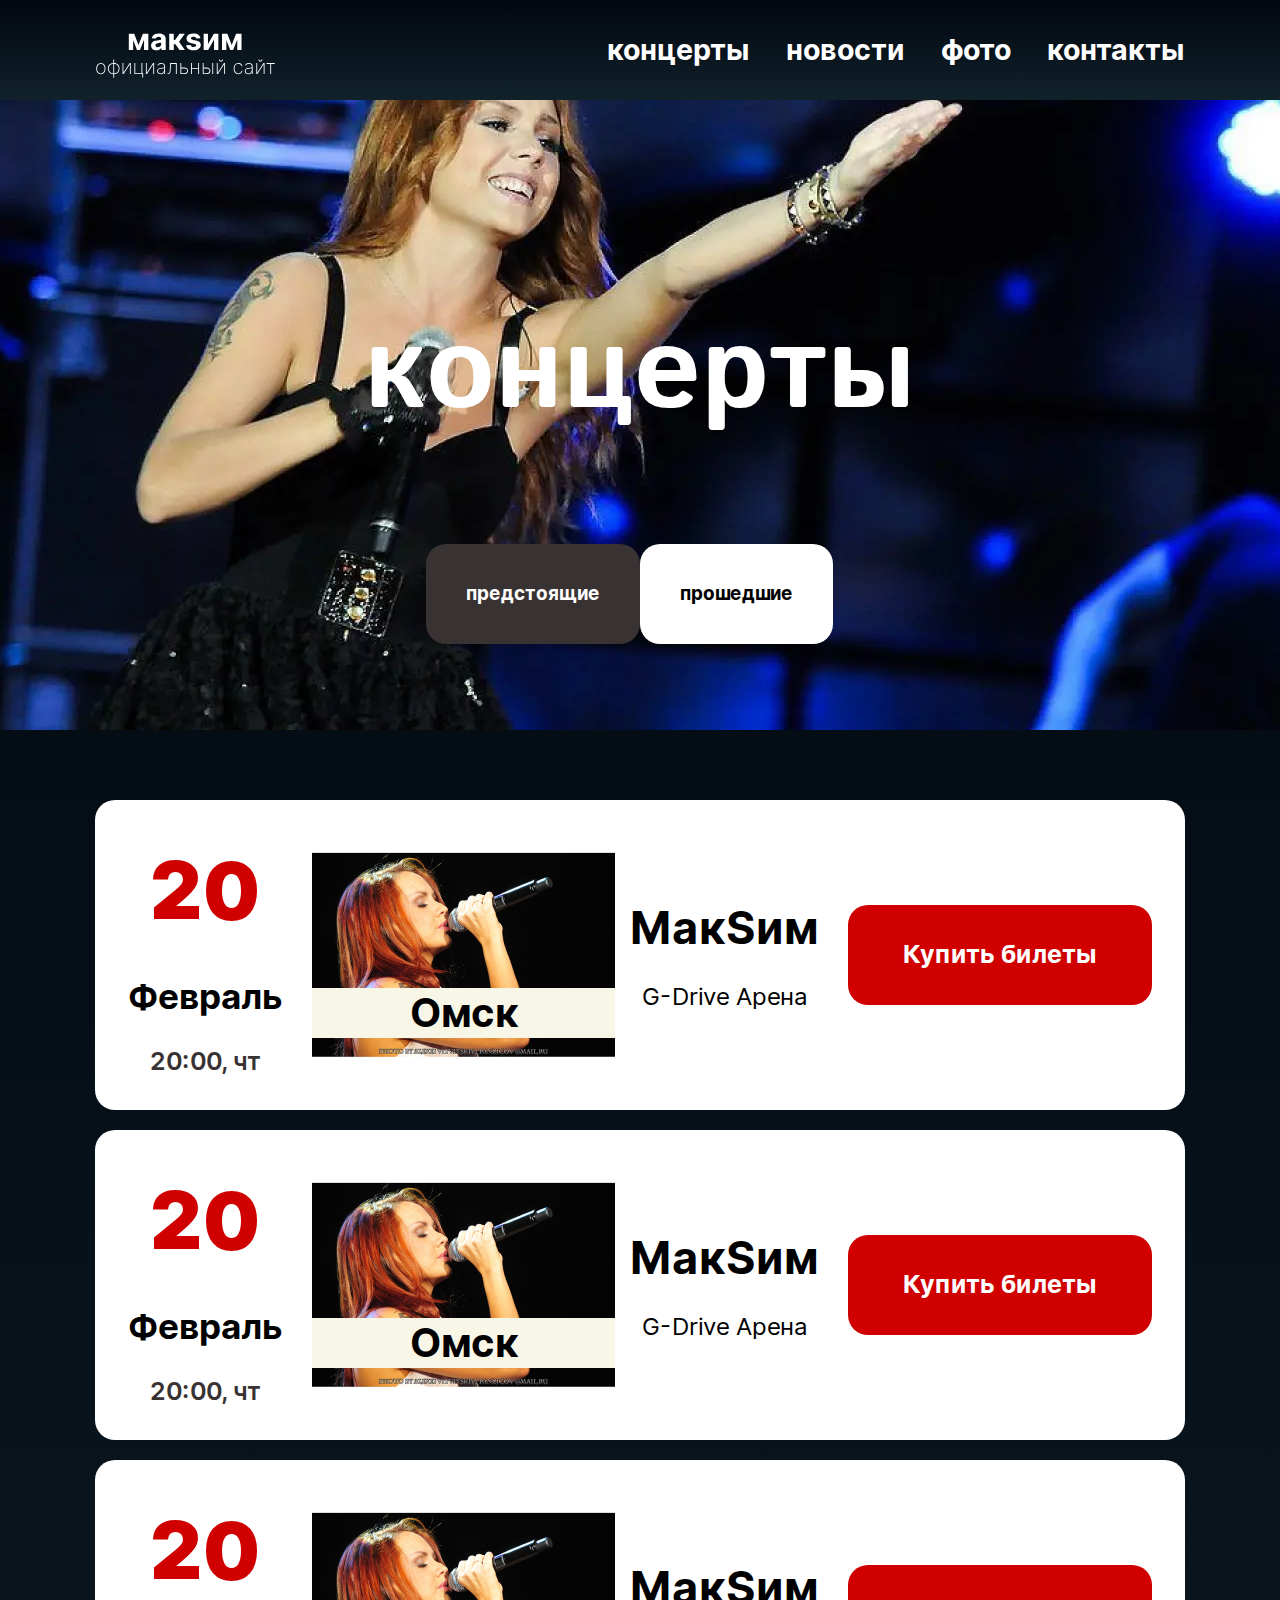
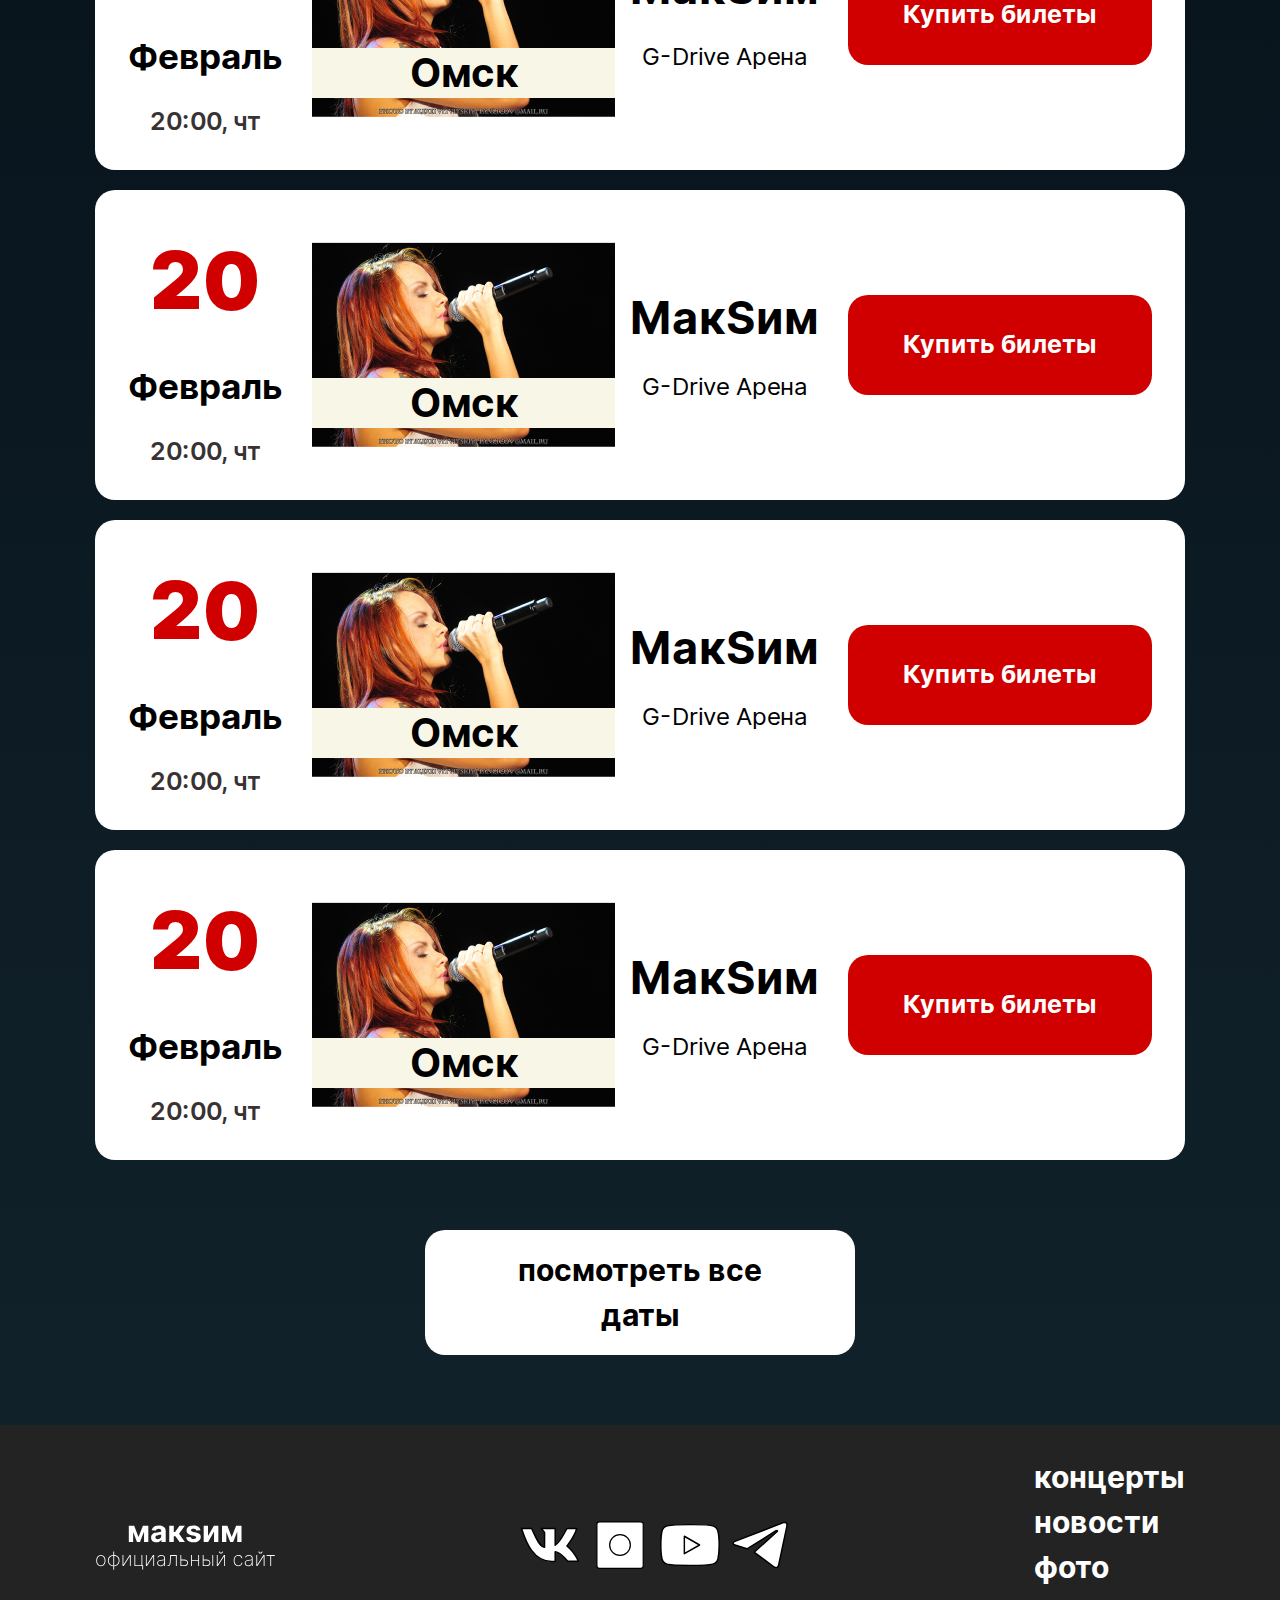
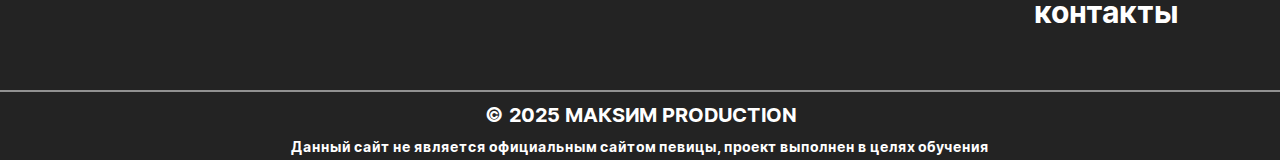
==== commit 52e72639: "some fix" ====
--- a/concerts.html
+++ b/concerts.html
@@ -63,127 +63,101 @@
                         </div>
                         <div class="tickets__card-info">
                             <span class="tickets__card-name">МакSим</span>
-                            <span class="tickets__card-city">ОМСК</span>
-                            <span class="tickets__card-place">G-Drive Арена</span>
-                        </div>
-                        <div class="tickets__card-line"></div>
-                        <button class="tickets__card-button">
-                            Купить билеты
-                        </button>
-                    </div>
-                    <div class="tickets__card">
-                        <div class="tickets__card-date">
-                            <span class="tickets__card-day">20</span>
-                            <span class="tickets__card-month">Февраль</span>
-                            <span class="tickets__card-time">20:00, чт</span>
-                        </div>
-                        <div class="tickets__card-line"></div>
-                        <div class="tickets__card-image">
-                            <img src="./images/src/page-concerts/events/event-image.png" alt="event cover image">
-                        </div>
-                        <div class="tickets__card-info">
-                            <span class="tickets__card-name">МакSим</span>
-                            <span class="tickets__card-city">ОМСК</span>
-                            <span class="tickets__card-place">G-Drive Арена</span>
-                        </div>
-                        <div class="tickets__card-line"></div>
-                        <button class="tickets__card-button">
-                            Купить билеты
-                        </button>
-                    </div>
-                    <div class="tickets__card">
-                        <div class="tickets__card-date">
-                            <span class="tickets__card-day">20</span>
-                            <span class="tickets__card-month">Февраль</span>
-                            <span class="tickets__card-time">20:00, чт</span>
-                        </div>
-                        <div class="tickets__card-line"></div>
-                        <div class="tickets__card-image">
-                            <img src="./images/src/page-concerts/events/event-image.png" alt="event cover image">
-                        </div>
-                        <div class="tickets__card-info">
-                            <span class="tickets__card-name">МакSим</span>
-                            <span class="tickets__card-city">ОМСК</span>
-                            <span class="tickets__card-place">G-Drive Арена</span>
-                        </div>
-                        <div class="tickets__card-line"></div>
-                        <button class="tickets__card-button">
-                            Купить билеты
-                        </button>
-                    </div>
-                    <div class="tickets__card">
-                        <div class="tickets__card-date">
-                            <span class="tickets__card-day">20</span>
-                            <span class="tickets__card-month">Февраль</span>
-                            <span class="tickets__card-time">20:00, чт</span>
-                        </div>
-                        <div class="tickets__card-line"></div>
-                        <div class="tickets__card-image">
-                            <img src="./images/src/page-concerts/events/event-image.png" alt="event cover image">
-                        </div>
-                        <div class="tickets__card-info">
-                            <span class="tickets__card-name">МакSим</span>
-                            <span class="tickets__card-city">ОМСК</span>
-                            <span class="tickets__card-place">G-Drive Арена</span>
-                        </div>
-                        <div class="tickets__card-line"></div>
-                        <button class="tickets__card-button">
-                            Купить билеты
-                        </button>
-                    </div>
-                    <div class="tickets__card">
-                        <div class="tickets__card-date">
-                            <span class="tickets__card-day">20</span>
-                            <span class="tickets__card-month">Февраль</span>
-                            <span class="tickets__card-time">20:00, чт</span>
-                        </div>
-                        <div class="tickets__card-line"></div>
-                        <div class="tickets__card-image">
-                            <img src="./images/src/page-concerts/events/event-image.png" alt="event cover image">
-                        </div>
-                        <div class="tickets__card-info">
-                            <span class="tickets__card-name">МакSим</span>
-                            <span class="tickets__card-city">ОМСК</span>
-                            <span class="tickets__card-place">G-Drive Арена</span>
-                        </div>
-                        <div class="tickets__card-line"></div>
-                        <button class="tickets__card-button">
-                            Купить билеты
-                        </button>
-                    </div>
-                    <div class="tickets__card">
-                        <div class="tickets__card-date">
-                            <span class="tickets__card-day">20</span>
-                            <span class="tickets__card-month">Февраль</span>
-                            <span class="tickets__card-time">20:00, чт</span>
-                        </div>
-                        <div class="tickets__card-line"></div>
-                        <div class="tickets__card-image">
-                            <img src="./images/src/page-concerts/events/event-image.png" alt="event cover image">
-                        </div>
-                        <div class="tickets__card-info">
-                            <span class="tickets__card-name">МакSим</span>
-                            <span class="tickets__card-city">ОМСК</span>
-                            <span class="tickets__card-place">G-Drive Арена</span>
-                        </div>
-                        <div class="tickets__card-line"></div>
-                        <button class="tickets__card-button">
-                            Купить билеты
-                        </button>
-                    </div>
-                    <div class="tickets__card">
-                        <div class="tickets__card-date">
-                            <span class="tickets__card-day">20</span>
-                            <span class="tickets__card-month">Февраль</span>
-                            <span class="tickets__card-time">20:00, чт</span>
-                        </div>
-                        <div class="tickets__card-line"></div>
-                        <div class="tickets__card-image">
-                            <img src="./images/src/page-concerts/events/event-image.png" alt="event cover image">
-                        </div>
-                        <div class="tickets__card-info">
-                            <span class="tickets__card-name">МакSим</span>
-                            <span class="tickets__card-city">ОМСК</span>
+                            <span class="tickets__card-place">G-Drive Арена</span>
+                        </div>
+                        <div class="tickets__card-line"></div>
+                        <button class="tickets__card-button">
+                            Купить билеты
+                        </button>
+                    </div>
+                    <div class="tickets__card">
+                        <div class="tickets__card-date">
+                            <span class="tickets__card-day">20</span>
+                            <span class="tickets__card-month">Февраль</span>
+                            <span class="tickets__card-time">20:00, чт</span>
+                        </div>
+                        <div class="tickets__card-line"></div>
+                        <div class="tickets__card-image">
+                            <img src="./images/src/page-concerts/events/event-image.png" alt="event cover image">
+                        </div>
+                        <div class="tickets__card-info">
+                            <span class="tickets__card-name">МакSим</span>
+                            <span class="tickets__card-place">G-Drive Арена</span>
+                        </div>
+                        <div class="tickets__card-line"></div>
+                        <button class="tickets__card-button">
+                            Купить билеты
+                        </button>
+                    </div>
+                    <div class="tickets__card">
+                        <div class="tickets__card-date">
+                            <span class="tickets__card-day">20</span>
+                            <span class="tickets__card-month">Февраль</span>
+                            <span class="tickets__card-time">20:00, чт</span>
+                        </div>
+                        <div class="tickets__card-line"></div>
+                        <div class="tickets__card-image">
+                            <img src="./images/src/page-concerts/events/event-image.png" alt="event cover image">
+                        </div>
+                        <div class="tickets__card-info">
+                            <span class="tickets__card-name">МакSим</span>
+                            <span class="tickets__card-place">G-Drive Арена</span>
+                        </div>
+                        <div class="tickets__card-line"></div>
+                        <button class="tickets__card-button">
+                            Купить билеты
+                        </button>
+                    </div>
+                    <div class="tickets__card">
+                        <div class="tickets__card-date">
+                            <span class="tickets__card-day">20</span>
+                            <span class="tickets__card-month">Февраль</span>
+                            <span class="tickets__card-time">20:00, чт</span>
+                        </div>
+                        <div class="tickets__card-line"></div>
+                        <div class="tickets__card-image">
+                            <img src="./images/src/page-concerts/events/event-image.png" alt="event cover image">
+                        </div>
+                        <div class="tickets__card-info">
+                            <span class="tickets__card-name">МакSим</span>
+                            <span class="tickets__card-place">G-Drive Арена</span>
+                        </div>
+                        <div class="tickets__card-line"></div>
+                        <button class="tickets__card-button">
+                            Купить билеты
+                        </button>
+                    </div>
+                    <div class="tickets__card">
+                        <div class="tickets__card-date">
+                            <span class="tickets__card-day">20</span>
+                            <span class="tickets__card-month">Февраль</span>
+                            <span class="tickets__card-time">20:00, чт</span>
+                        </div>
+                        <div class="tickets__card-line"></div>
+                        <div class="tickets__card-image">
+                            <img src="./images/src/page-concerts/events/event-image.png" alt="event cover image">
+                        </div>
+                        <div class="tickets__card-info">
+                            <span class="tickets__card-name">МакSим</span>
+                            <span class="tickets__card-place">G-Drive Арена</span>
+                        </div>
+                        <div class="tickets__card-line"></div>
+                        <button class="tickets__card-button">
+                            Купить билеты
+                        </button>
+                    </div>
+                    <div class="tickets__card">
+                        <div class="tickets__card-date">
+                            <span class="tickets__card-day">20</span>
+                            <span class="tickets__card-month">Февраль</span>
+                            <span class="tickets__card-time">20:00, чт</span>
+                        </div>
+                        <div class="tickets__card-line"></div>
+                        <div class="tickets__card-image">
+                            <img src="./images/src/page-concerts/events/event-image.png" alt="event cover image">
+                        </div>
+                        <div class="tickets__card-info">
+                            <span class="tickets__card-name">МакSим</span>
                             <span class="tickets__card-place">G-Drive Арена</span>
                         </div>
                         <div class="tickets__card-line"></div>
--- a/css/main.min.css
+++ b/css/main.min.css
@@ -1 +1 @@
-:root{--container-max-width: 1090px;--container-padding-inline: 15px;--font-family: "Inter", sans-serif;--second-family: "Istok Web", sans-serif;--white: #ffffff;--black: #000000;--light-black: #383232;--red: #D00000;--light-yellow: #F7F6E7}*,*::before,*::after{box-sizing:border-box}:where(ul,ol):where([class]){padding-left:0}body,:where(blockquote,figure):where([class]){margin:0}:where(h1,h2,h3,h4,h5,h6,p,ul,ol,dl):where([class]){margin-block:0}:where(dd[class]){margin-left:0}:where(fieldset[class]){margin-left:0;padding:0;border:none}:where(ul[class]){list-style:none}p{--paragraphMarginBottom: 24px;margin-block:0}p:where(:not([class]):not(:last-child)){margin-bottom:var(--paragraphMarginBottom)}img{display:block;max-width:100%}input,textarea,select,button{font:inherit}html{height:100%;scroll-behavior:smooth}body{min-height:100%;line-height:1.5}svg *{transition-property:fill,stroke}@media(prefers-reduced-motion: reduce){*{animation-duration:.01ms !important;animation-iteration-count:1 !important;transition-duration:.01ms !important;scroll-behavior:auto !important}}body{background-color:rgba(232,186,177,.45);font-family:var(--font-family);display:flex;flex-direction:column}.button-all{max-width:430px;border:none;border-radius:20px;height:125px;padding-inline:51px;background-color:var(--white);font-weight:700;font-size:1.875rem;align-self:center;cursor:pointer;transition:scale .2s ease}.button-all:active{scale:.9}@font-face{font-family:"Inter";src:url("./../fonts/Inter-Bold.woff2") format("woff2");font-weight:bold;font-style:normal;font-display:swap}@font-face{font-family:"Inter";src:url("./../fonts/Inter-Black.woff2") format("woff2");font-weight:900;font-style:normal;font-display:swap}@font-face{font-family:"Inter";src:url("./../fonts/Inter-SemiBold.woff2") format("woff2");font-weight:600;font-style:normal;font-display:swap}@font-face{font-family:"Inter";src:url("./../fonts/Inter-Regular.woff2") format("woff2");font-weight:normal;font-style:normal;font-display:swap}@font-face{font-family:"Istok Web";src:url("./../fonts/IstokWeb-Bold.woff2") format("woff2");font-weight:bold;font-style:normal;font-display:swap}.container{max-width:calc(var(--container-max-width) + var(--container-padding-inline)*2);width:100%;margin-inline:auto;padding-inline:var(--container-padding-inline)}.visually-hidden{position:absolute;width:1px;height:1px;margin:-1px;border:0;padding:0;white-space:nowrap;-webkit-clip-path:inset(100%);clip-path:inset(100%);clip:rect(0 0 0 0);overflow:hidden}.nav__link{font-weight:700;color:var(--white);font-size:clamp(1.25rem,1.0714rem + .8929vw,1.875rem);text-decoration:none}.hero{position:relative;background-image:url("./../images/src/hero/1.png");background-repeat:no-repeat;background-size:cover;background-position:center;height:100vh;z-index:0}.hero__container{display:flex;justify-content:end;align-items:center;height:100vh}.hero__title{color:#fff;font-size:clamp(1.25rem,.8929rem + 1.7857vw,2.5rem);margin-bottom:50px}.hero__title--large{color:#fff;font-size:clamp(2.25rem,.6071rem + 8.2143vw,8rem)}.hero__button{background-color:#ff7070;color:#fff;font-weight:700;font-size:clamp(.9375rem,.6696rem + 1.3393vw,1.875rem);padding-inline:37px;min-height:90px;border:none;border-radius:30px;cursor:pointer;transition:scale .2s ease-in}.hero__button:hover{scale:1.05}.hero__button:active{scale:.9}.pages__container{max-width:1326px;margin:0 auto;padding-inline:15px;height:100vh;display:flex;justify-content:center;align-items:center}.pages__page{background-position:center;background-size:cover;background-repeat:no-repeat;min-height:100vh}.pages__link{font-family:var(--second-family);font-size:clamp(2.5rem,.9286rem + 7.8571vw,8rem);font-weight:700;color:#fff;text-decoration:none;background:linear-gradient(currentColor 0 0) bottom/var(--d, 0) 3px no-repeat;transition:.5s}.pages__link:hover{--d: 100%}.pages__page--concerts{background-image:url("../images/src/concerts/2.webp")}.pages__page--news{background-image:url("../images/src/news/3.webp")}.pages__page--photo{background-image:url("../images/src/photo/4.png")}.pages__page--contacts{background-image:url("../images/src/contacts/6.png")}.page-hero{background-repeat:no-repeat;background-position:center;background-size:cover;min-height:630px}.page-hero__content{display:flex;justify-content:center;align-items:center;min-height:630px;flex-direction:column}.page-hero__title{font-family:var(--second-family);font-size:7.6rem;font-weight:700;color:var(--white);text-align:center}.page-hero__title--concerts{margin-bottom:83px}.page-hero--concerts{background-image:url("./../images/src/page-concerts/concerts-bg.webp")}.page-hero--news{background-image:url("./../images/src/page-news/news-bg.png")}.page-hero--contacts{background-image:url("./../images/src/page-contacts/contacts-bg.png")}.page-hero--photo{background-image:url("./../images/src/page-photo/photo-bg.png")}.page-hero__buttons{position:relative}.page-hero__button{position:absolute;border-radius:20px;height:100px;border:none;font-size:1.25rem;font-weight:700;padding-inline:40px;cursor:pointer}.page-hero__button--white{left:-50%;background-color:var(--white);color:var(--black)}.page-hero__button--black{right:50%;color:var(--white);background-color:var(--light-black)}.tickets{padding-top:70px;padding-bottom:70px}.tickets__container{display:flex;flex-direction:column}.tickets__cards{display:flex;flex-direction:column;gap:20px;margin-bottom:70px}@media(max-width: 768px){.tickets__card-line{height:3px;background-color:var(--red);width:100%}}.tickets__card{display:flex;align-items:center;justify-content:space-between;background-color:var(--white);padding:30px 33px;border-radius:20px;transition:box-shadow .2s ease-in}@media(max-width: 768px){.tickets__card{flex-direction:column;padding:10px 10px}}.tickets__card:hover{box-shadow:10px -10px 5px 0px rgba(224,224,224,.75);-webkit-box-shadow:10px -10px 5px 0px rgba(224,224,224,.75);-moz-box-shadow:10px -10px 5px 0px rgba(224,224,224,.75)}.tickets__card-date{display:flex;flex-direction:column;gap:20px}@media(max-width: 768px){.tickets__card-date{gap:0px}}.tickets__card-day{font-weight:900;color:var(--red);text-align:center;font-size:5rem}@media(max-width: 768px){.tickets__card-day{font-size:3rem}}.tickets__card-month{font-size:2.1875rem;font-weight:700}.tickets__card-time{font-weight:600;font-size:1.5625rem;color:var(--light-black);text-align:center}.tickets__card-image{position:relative}@media(max-width: 768px){.tickets__card-image{margin-top:10px}}.tickets__card-image::before{display:flex;justify-content:center;align-items:center;text-align:center;position:absolute;content:"Омск";width:100%;height:50px;background-color:var(--light-yellow);bottom:20px;font-size:2.5rem;font-weight:700}.tickets__card-info{display:flex;flex-direction:column;text-align:center;gap:30px}@media(max-width: 768px){.tickets__card-info{gap:15px;margin-bottom:20px}}.tickets__card-name{font-size:2.8125rem;font-weight:700;line-height:3.375rem}.tickets__card-city{font-size:1.875rem;font-weight:700;line-height:2.25rem}.tickets__card-place{font-size:1.5rem;line-height:1.5rem}.tickets__card-button{cursor:pointer;height:100px;padding-inline:55px;background-color:var(--red);border:none;border-radius:20px;color:var(--white);font-size:1.5625rem;font-weight:700;transition:scale .2s ease}@media(max-width: 768px){.tickets__card-button{margin-top:10px;padding-inline:25px}}.tickets__button:active,.tickets__card-button:active{scale:.9}.news{padding-top:100px;padding-bottom:100px}.news__container{display:flex;flex-direction:column;gap:140px}.news__cards{display:flex;flex-wrap:wrap;align-items:center;--gap: 20px;--elements: 3;gap:var(--gap)}.news__card{display:flex;flex-direction:column;gap:10px;padding:15px 30px;border-radius:20px;position:relative;background-color:var(--white);width:calc((100% - (var(--elements) - 1)*var(--gap))/(var(--elements)));min-height:431px;transition:scale .2s ease-in,box-shadow .2s ease-in}.news__card:hover{box-shadow:10px -10px 5px 0px rgba(224,224,224,.75);-webkit-box-shadow:10px -10px 5px 0px rgba(224,224,224,.75);-moz-box-shadow:10px -10px 5px 0px rgba(224,224,224,.75)}.news__card:active{scale:.9}.news__date{font-weight:700;font-size:1.25rem}.news__image{border-radius:10px;max-width:100%;height:auto}.news__link{font-size:1rem;font-weight:700;text-decoration:none;color:var(--black)}.news__link::before{content:"";position:absolute;top:0;left:0;width:100%;height:100%}.news__description{font-size:.75rem;font-weight:400}.contacts{padding-top:70px;padding-bottom:70px}.contacts__title{font-size:2.5rem;color:var(--white);text-align:center;margin-bottom:50px}.contacts__managers{display:flex;justify-content:space-between;gap:46px;margin-bottom:100px}.contacts__manager{background-color:var(--light-black);display:flex;flex-direction:column;border:1px solid #fff;border-radius:20px;padding:40px 35px}.contacts__post{font-size:2.1875rem;font-weight:800;color:var(--white);margin-bottom:20px}.contacts__name{font-size:1.875rem;color:var(--white);margin-bottom:40px}.contacts__line{height:1px;width:100%;background-color:var(--white);margin-bottom:40px}.contacts__phone,.contacts__email{color:var(--white);text-decoration:none;font-size:1.875rem;transition:color .2s ease;background:linear-gradient(currentColor 0 0) bottom/var(--d, 0) 3px no-repeat;transition:.5s}.contacts__phone:hover,.contacts__email:hover{--d: 100%}.contacts__socials{padding:30px 40px;border:1px solid var(--white);border-radius:20px}.contacts__list{display:flex;justify-content:center;gap:20px}.contacts__list-link{border-radius:20px;display:flex;align-items:center;background-color:var(--light-black);padding:14px;min-width:250px;color:var(--white);gap:20px;text-decoration:none;font-weight:700;font-size:1.5625rem;transition:color .2s ease}.contacts__list-link svg path{transition:stroke .2s ease,fill .2s ease}.contacts__list-link--vk:hover{color:#4646ff}.contacts__list-link--vk:hover svg path{stroke:#fff;fill:#4646ff}.contacts__list-link--instagram:hover{color:#cc51cc}.contacts__list-link--instagram:hover svg path{stroke:#fff;fill:#cc51cc}.contacts__list-link--youtube:hover{color:var(--red)}.contacts__list-link--youtube:hover svg path{stroke:#fff;fill:var(--red)}.contacts__list-link--telegram:hover{color:#00a2ff}.contacts__list-link--telegram:hover svg path{stroke:#fff;fill:#00a2ff}.photo{padding-top:70px;padding-bottom:70px}.photo__container{display:flex;flex-direction:column;max-width:1005px}.photo__grid{display:grid;grid-template-columns:1fr 1fr;-moz-column-gap:25px;column-gap:25px;row-gap:40px;justify-items:center;margin-bottom:70px}.photo__image:nth-child(3n){grid-column:span 2;width:100%}.photo__button{align-self:center}.header{position:sticky;top:0;padding-top:21px;padding-bottom:21px;background:linear-gradient(180deg, rgb(2, 8, 16) 6%, rgb(16, 33, 42) 97%);z-index:1}.header--transparent{background:rgba(0,0,0,0)}.header--scroll{background:linear-gradient(180deg, rgb(2, 8, 16) 6%, rgb(16, 33, 42) 97%)}.header__container{display:flex;justify-content:space-between;align-items:center}@media(max-width: 768px){.header__nav{position:absolute;right:0;top:-100vh;height:100vh;background:linear-gradient(180deg, rgb(2, 8, 16) 6%, rgb(16, 33, 42) 97%);width:100%;transition:transform .3s ease;z-index:2}}.header__nav-list{display:flex;align-items:center;gap:36px}@media(max-width: 768px){.header__nav-list{gap:10px;justify-content:center;height:100vh;flex-direction:column}}.header__nav-item{width:100%}.header__nav-link{text-align:center;display:block;color:#fff;text-decoration:none;font-size:clamp(1.25rem,1.0714rem + .8929vw,1.875rem)}@media(max-width: 768px){.header__nav-link{padding:10px}}.header__button{display:none;position:relative;z-index:3;width:40px;height:40px;border:none;outline:none;background-color:rgba(0,0,0,0)}.header__button span{position:absolute;display:block;width:100%;background-color:var(--white);height:3px;transition:transform .3s ease-in}.header__button span:nth-child(1){transform:translateY(-10px)}.header__button span:nth-child(3){transform:translateY(10px)}@media(max-width: 768px){.header__button{display:block;padding:2px}}.header.open .header__button span:nth-child(1){transform:rotate(45deg)}.header.open .header__button span:nth-child(2){transform:rotate(-45deg)}.header.open .header__button span:nth-child(3){transform:rotate(-45deg)}.header.open .header__nav{transform:translateY(100%)}.main{flex-grow:1;background:linear-gradient(180deg, rgb(2, 8, 16) 6%, rgb(16, 33, 42) 97%)}.main--homepage{margin-top:-100px}.footer{background-color:#232323;padding-top:30px}.footer__wrapper{display:flex;justify-content:space-between;padding-bottom:55px}@media(max-width: 768px){.footer__wrapper{flex-direction:column;gap:30px}}.footer__logo{align-self:center}.footer__nav{order:3}.footer__nav-list{display:flex;flex-direction:column;gap:0}@media(max-width: 768px){.footer__nav-list{align-items:center;gap:20px}}.footer__nav-link{font-size:1.875rem}@media(max-width: 768px){.footer__nav-link{font-weight:400}}.footer__list{display:flex;align-items:center}.footer__socials{align-self:center}@media(max-width: 768px){.footer__socials{order:3}}.footer__socials-title{color:#fff;font-size:1.875rem;font-weight:700;color:var(--white)}.footer__link{display:flex;background-repeat:no-repeat;background-size:contain;background-position:center;width:70px;height:70px;justify-content:center;align-items:center;transition:scale .2s ease,stroke .2s ease}.footer__link:hover{scale:1.1}.footer__link--vk:hover svg path{stroke:#fff;fill:#4646ff}.footer__link--ig:hover svg path{stroke:#fff;fill:#b948ff}.footer__link--yt:hover svg path{stroke:#fff;fill:red}.footer__link--tg:hover svg path{stroke:#fff;fill:#00a2ff}.footer__text{padding-top:10px;display:block;text-align:center;font-weight:700;font-size:1.25rem;color:#fff;position:relative}.footer__text::before{content:"";height:1px;width:100vw;top:0;left:50%;right:50%;transform:translate(-50%, 50%);background-color:#fff;position:absolute}.footer__text span{font-size:.875rem}+:root{--container-max-width: 1090px;--container-padding-inline: 15px;--font-family: "Inter", sans-serif;--second-family: "Istok Web", sans-serif;--white: #ffffff;--black: #000000;--light-black: #383232;--red: #D00000;--light-yellow: #F7F6E7}*,*::before,*::after{box-sizing:border-box}:where(ul,ol):where([class]){padding-left:0}body,:where(blockquote,figure):where([class]){margin:0}:where(h1,h2,h3,h4,h5,h6,p,ul,ol,dl):where([class]){margin-block:0}:where(dd[class]){margin-left:0}:where(fieldset[class]){margin-left:0;padding:0;border:none}:where(ul[class]){list-style:none}p{--paragraphMarginBottom: 24px;margin-block:0}p:where(:not([class]):not(:last-child)){margin-bottom:var(--paragraphMarginBottom)}img{display:block;max-width:100%}input,textarea,select,button{font:inherit}html{height:100%;scroll-behavior:smooth}body{min-height:100%;line-height:1.5}svg *{transition-property:fill,stroke}@media(prefers-reduced-motion: reduce){*{animation-duration:.01ms !important;animation-iteration-count:1 !important;transition-duration:.01ms !important;scroll-behavior:auto !important}}body{background-color:rgba(232,186,177,.45);font-family:var(--font-family);display:flex;flex-direction:column}.button-all{max-width:430px;border:none;border-radius:20px;height:125px;padding-inline:51px;background-color:var(--white);font-weight:700;font-size:1.875rem;align-self:center;cursor:pointer;transition:scale .2s ease}.button-all:active{scale:.9}@font-face{font-family:"Inter";src:url("./../fonts/Inter-Bold.woff2") format("woff2");font-weight:bold;font-style:normal;font-display:swap}@font-face{font-family:"Inter";src:url("./../fonts/Inter-Black.woff2") format("woff2");font-weight:900;font-style:normal;font-display:swap}@font-face{font-family:"Inter";src:url("./../fonts/Inter-SemiBold.woff2") format("woff2");font-weight:600;font-style:normal;font-display:swap}@font-face{font-family:"Inter";src:url("./../fonts/Inter-Regular.woff2") format("woff2");font-weight:normal;font-style:normal;font-display:swap}@font-face{font-family:"Istok Web";src:url("./../fonts/IstokWeb-Bold.woff2") format("woff2");font-weight:bold;font-style:normal;font-display:swap}.container{max-width:calc(var(--container-max-width) + var(--container-padding-inline)*2);width:100%;margin-inline:auto;padding-inline:var(--container-padding-inline)}.visually-hidden{position:absolute;width:1px;height:1px;margin:-1px;border:0;padding:0;white-space:nowrap;-webkit-clip-path:inset(100%);clip-path:inset(100%);clip:rect(0 0 0 0);overflow:hidden}.nav__link{font-weight:700;color:var(--white);font-size:clamp(1.25rem,1.0714rem + .8929vw,1.875rem);text-decoration:none}.hero{position:relative;background-image:url("./../images/src/hero/1.png");background-repeat:no-repeat;background-size:cover;background-position:center;height:100vh;z-index:0}.hero__container{display:flex;justify-content:end;align-items:center;height:100vh}.hero__title{color:#fff;font-size:clamp(1.25rem,.8929rem + 1.7857vw,2.5rem);margin-bottom:50px}.hero__title--large{color:#fff;font-size:clamp(2.25rem,.6071rem + 8.2143vw,8rem)}.hero__button{background-color:#ff7070;color:#fff;font-weight:700;font-size:clamp(.9375rem,.6696rem + 1.3393vw,1.875rem);padding-inline:37px;min-height:90px;border:none;border-radius:30px;cursor:pointer;transition:scale .2s ease-in}.hero__button:hover{scale:1.05}.hero__button:active{scale:.9}.pages__container{max-width:1326px;margin:0 auto;padding-inline:15px;height:100vh;display:flex;justify-content:center;align-items:center}.pages__page{background-position:center;background-size:cover;background-repeat:no-repeat;min-height:100vh}.pages__link{font-family:var(--second-family);font-size:clamp(2.5rem,.9286rem + 7.8571vw,8rem);font-weight:700;color:#fff;text-decoration:none;background:linear-gradient(currentColor 0 0) bottom/var(--d, 0) 3px no-repeat;transition:.5s}.pages__link:hover{--d: 100%}.pages__page--concerts{background-image:url("../images/src/concerts/2.webp")}.pages__page--news{background-image:url("../images/src/news/3.webp")}.pages__page--photo{background-image:url("../images/src/photo/4.png")}.pages__page--contacts{background-image:url("../images/src/contacts/6.png")}.page-hero{background-repeat:no-repeat;background-position:center;background-size:cover;min-height:630px}.page-hero__content{display:flex;justify-content:center;align-items:center;min-height:630px;flex-direction:column}.page-hero__title{font-family:var(--second-family);font-size:clamp(3.125rem,1.7321rem + 6.9643vw,8rem);font-weight:700;color:var(--white);text-align:center}.page-hero__title--concerts{margin-bottom:83px}.page-hero--concerts{background-image:url("./../images/src/page-concerts/concerts-bg.webp")}.page-hero--news{background-image:url("./../images/src/page-news/news-bg.png")}.page-hero--contacts{background-image:url("./../images/src/page-contacts/contacts-bg.png")}.page-hero--photo{background-image:url("./../images/src/page-photo/photo-bg.png")}.page-hero__buttons{position:relative}.page-hero__button{position:absolute;border-radius:20px;height:100px;border:none;font-size:clamp(.75rem,.6071rem + .7143vw,1.25rem);font-weight:700;padding-inline:40px;cursor:pointer}@media(max-width: 768px){.page-hero__button{padding-inline:30px;height:70px}}.page-hero__button--white{left:-50%;background-color:var(--white);color:var(--black)}.page-hero__button--black{right:50%;color:var(--white);background-color:var(--light-black)}.tickets{padding-top:70px;padding-bottom:70px}.tickets__container{display:flex;flex-direction:column}.tickets__cards{display:flex;flex-direction:column;gap:20px;margin-bottom:70px}@media(max-width: 768px){.tickets__card-line{height:3px;background-color:var(--red);width:100%}}.tickets__card{display:flex;align-items:center;justify-content:space-between;background-color:var(--white);padding:30px 33px;border-radius:20px;transition:box-shadow .2s ease-in}@media(max-width: 768px){.tickets__card{flex-direction:column;padding:10px 10px}}.tickets__card:hover{box-shadow:10px -10px 5px 0px rgba(224,224,224,.75);-webkit-box-shadow:10px -10px 5px 0px rgba(224,224,224,.75);-moz-box-shadow:10px -10px 5px 0px rgba(224,224,224,.75)}.tickets__card-date{display:flex;flex-direction:column;gap:20px}@media(max-width: 768px){.tickets__card-date{gap:0px}}.tickets__card-day{font-weight:900;color:var(--red);text-align:center;font-size:5rem}@media(max-width: 768px){.tickets__card-day{font-size:3rem}}.tickets__card-month{font-size:2.1875rem;font-weight:700}.tickets__card-time{font-weight:600;font-size:1.5625rem;color:var(--light-black);text-align:center}.tickets__card-image{position:relative}@media(max-width: 768px){.tickets__card-image{margin-top:10px}}.tickets__card-image::before{display:flex;justify-content:center;align-items:center;text-align:center;position:absolute;content:"Омск";width:100%;height:50px;background-color:var(--light-yellow);bottom:20px;font-size:2.5rem;font-weight:700}.tickets__card-info{display:flex;flex-direction:column;text-align:center;gap:30px}@media(max-width: 768px){.tickets__card-info{gap:15px;margin-bottom:20px}}.tickets__card-name{font-size:2.8125rem;font-weight:700;line-height:3.375rem}.tickets__card-city{font-size:1.875rem;font-weight:700;line-height:2.25rem}.tickets__card-place{font-size:1.5rem;line-height:1.5rem}.tickets__card-button{cursor:pointer;height:100px;padding-inline:55px;background-color:var(--red);border:none;border-radius:20px;color:var(--white);font-size:1.5625rem;font-weight:700;transition:scale .2s ease}@media(max-width: 768px){.tickets__card-button{margin-top:10px;padding-inline:25px}}.tickets__button:active,.tickets__card-button:active{scale:.9}.news{padding-top:100px;padding-bottom:100px}.news__container{display:flex;flex-direction:column;gap:140px}.news__cards{display:flex;flex-wrap:wrap;align-items:center;--gap: 20px;--elements: 3;gap:var(--gap)}.news__card{display:flex;flex-direction:column;gap:10px;padding:15px 30px;border-radius:20px;position:relative;background-color:var(--white);width:calc((100% - (var(--elements) - 1)*var(--gap))/(var(--elements)));min-height:431px;transition:scale .2s ease-in,box-shadow .2s ease-in}.news__card:hover{box-shadow:10px -10px 5px 0px rgba(224,224,224,.75);-webkit-box-shadow:10px -10px 5px 0px rgba(224,224,224,.75);-moz-box-shadow:10px -10px 5px 0px rgba(224,224,224,.75)}.news__card:active{scale:.9}.news__date{font-weight:700;font-size:1.25rem}.news__image{border-radius:10px;max-width:100%;height:auto}.news__link{font-size:1rem;font-weight:700;text-decoration:none;color:var(--black)}.news__link::before{content:"";position:absolute;top:0;left:0;width:100%;height:100%}.news__description{font-size:.75rem;font-weight:400}.contacts{padding-top:70px;padding-bottom:70px}.contacts__title{font-size:2.5rem;color:var(--white);text-align:center;margin-bottom:50px}.contacts__managers{display:flex;justify-content:space-between;gap:46px;margin-bottom:100px}.contacts__manager{background-color:var(--light-black);display:flex;flex-direction:column;border:1px solid #fff;border-radius:20px;padding:40px 35px}.contacts__post{font-size:2.1875rem;font-weight:800;color:var(--white);margin-bottom:20px}.contacts__name{font-size:1.875rem;color:var(--white);margin-bottom:40px}.contacts__line{height:1px;width:100%;background-color:var(--white);margin-bottom:40px}.contacts__phone,.contacts__email{color:var(--white);text-decoration:none;font-size:1.875rem;transition:color .2s ease;background:linear-gradient(currentColor 0 0) bottom/var(--d, 0) 3px no-repeat;transition:.5s}.contacts__phone:hover,.contacts__email:hover{--d: 100%}.contacts__socials{padding:30px 40px;border:1px solid var(--white);border-radius:20px}.contacts__list{display:flex;justify-content:center;gap:20px}.contacts__list-link{border-radius:20px;display:flex;align-items:center;background-color:var(--light-black);padding:14px;min-width:250px;color:var(--white);gap:20px;text-decoration:none;font-weight:700;font-size:1.5625rem;transition:color .2s ease}.contacts__list-link svg path{transition:stroke .2s ease,fill .2s ease}.contacts__list-link--vk:hover{color:#4646ff}.contacts__list-link--vk:hover svg path{stroke:#fff;fill:#4646ff}.contacts__list-link--instagram:hover{color:#cc51cc}.contacts__list-link--instagram:hover svg path{stroke:#fff;fill:#cc51cc}.contacts__list-link--youtube:hover{color:var(--red)}.contacts__list-link--youtube:hover svg path{stroke:#fff;fill:var(--red)}.contacts__list-link--telegram:hover{color:#00a2ff}.contacts__list-link--telegram:hover svg path{stroke:#fff;fill:#00a2ff}.photo{padding-top:70px;padding-bottom:70px}.photo__container{display:flex;flex-direction:column;max-width:1005px}.photo__grid{display:grid;grid-template-columns:1fr 1fr;-moz-column-gap:25px;column-gap:25px;row-gap:40px;justify-items:center;margin-bottom:70px}.photo__image:nth-child(3n){grid-column:span 2;width:100%}.photo__button{align-self:center}.header{position:sticky;top:0;padding-top:21px;padding-bottom:21px;background:linear-gradient(180deg, rgb(2, 8, 16) 6%, rgb(16, 33, 42) 97%);z-index:1}.header--transparent{background:rgba(0,0,0,0)}.header--scroll{background:linear-gradient(180deg, rgb(2, 8, 16) 6%, rgb(16, 33, 42) 97%)}.header__container{display:flex;justify-content:space-between;align-items:center}@media(max-width: 768px){.header__nav{position:absolute;right:0;top:-100vh;height:100vh;background:linear-gradient(180deg, rgb(2, 8, 16) 6%, rgb(16, 33, 42) 97%);width:100%;transition:transform .3s ease;z-index:2}}.header__nav-list{display:flex;align-items:center;gap:36px}@media(max-width: 768px){.header__nav-list{gap:10px;justify-content:center;height:100vh;flex-direction:column}}.header__nav-item{width:100%}.header__nav-link{text-align:center;display:block;color:#fff;text-decoration:none;font-size:clamp(1.25rem,1.0714rem + .8929vw,1.875rem)}@media(max-width: 768px){.header__nav-link{padding:10px}}.header__button{display:none;position:relative;z-index:3;width:40px;height:40px;border:none;outline:none;background-color:rgba(0,0,0,0)}.header__button span{position:absolute;display:block;width:100%;background-color:var(--white);height:3px;transition:transform .3s ease-in}.header__button span:nth-child(1){transform:translateY(-10px)}.header__button span:nth-child(3){transform:translateY(10px)}@media(max-width: 768px){.header__button{display:block;padding:2px}}.header.open .header__button span:nth-child(1){transform:rotate(45deg)}.header.open .header__button span:nth-child(2){transform:rotate(-45deg)}.header.open .header__button span:nth-child(3){transform:rotate(-45deg)}.header.open .header__nav{transform:translateY(100%)}.main{flex-grow:1;background:linear-gradient(180deg, rgb(2, 8, 16) 6%, rgb(16, 33, 42) 97%)}.main--homepage{margin-top:-100px}.footer{background-color:#232323;padding-top:30px}.footer__wrapper{display:flex;justify-content:space-between;padding-bottom:55px}@media(max-width: 768px){.footer__wrapper{flex-direction:column;gap:30px}}.footer__logo{align-self:center}.footer__nav{order:3}.footer__nav-list{display:flex;flex-direction:column;gap:0}@media(max-width: 768px){.footer__nav-list{align-items:center;gap:20px}}.footer__nav-link{font-size:1.875rem}@media(max-width: 768px){.footer__nav-link{font-weight:400}}.footer__list{display:flex;align-items:center}.footer__socials{align-self:center}@media(max-width: 768px){.footer__socials{order:3}}.footer__socials-title{color:#fff;font-size:1.875rem;font-weight:700;color:var(--white)}.footer__link{display:flex;background-repeat:no-repeat;background-size:contain;background-position:center;width:70px;height:70px;justify-content:center;align-items:center;transition:scale .2s ease,stroke .2s ease}.footer__link:hover{scale:1.1}.footer__link--vk:hover svg path{stroke:#fff;fill:#4646ff}.footer__link--ig:hover svg path{stroke:#fff;fill:#b948ff}.footer__link--yt:hover svg path{stroke:#fff;fill:red}.footer__link--tg:hover svg path{stroke:#fff;fill:#00a2ff}.footer__text{padding-top:10px;display:block;text-align:center;font-weight:700;font-size:1.25rem;color:#fff;position:relative}.footer__text::before{content:"";height:1px;width:100vw;top:0;left:50%;right:50%;transform:translate(-50%, 50%);background-color:#fff;position:absolute}.footer__text span{font-size:.875rem}